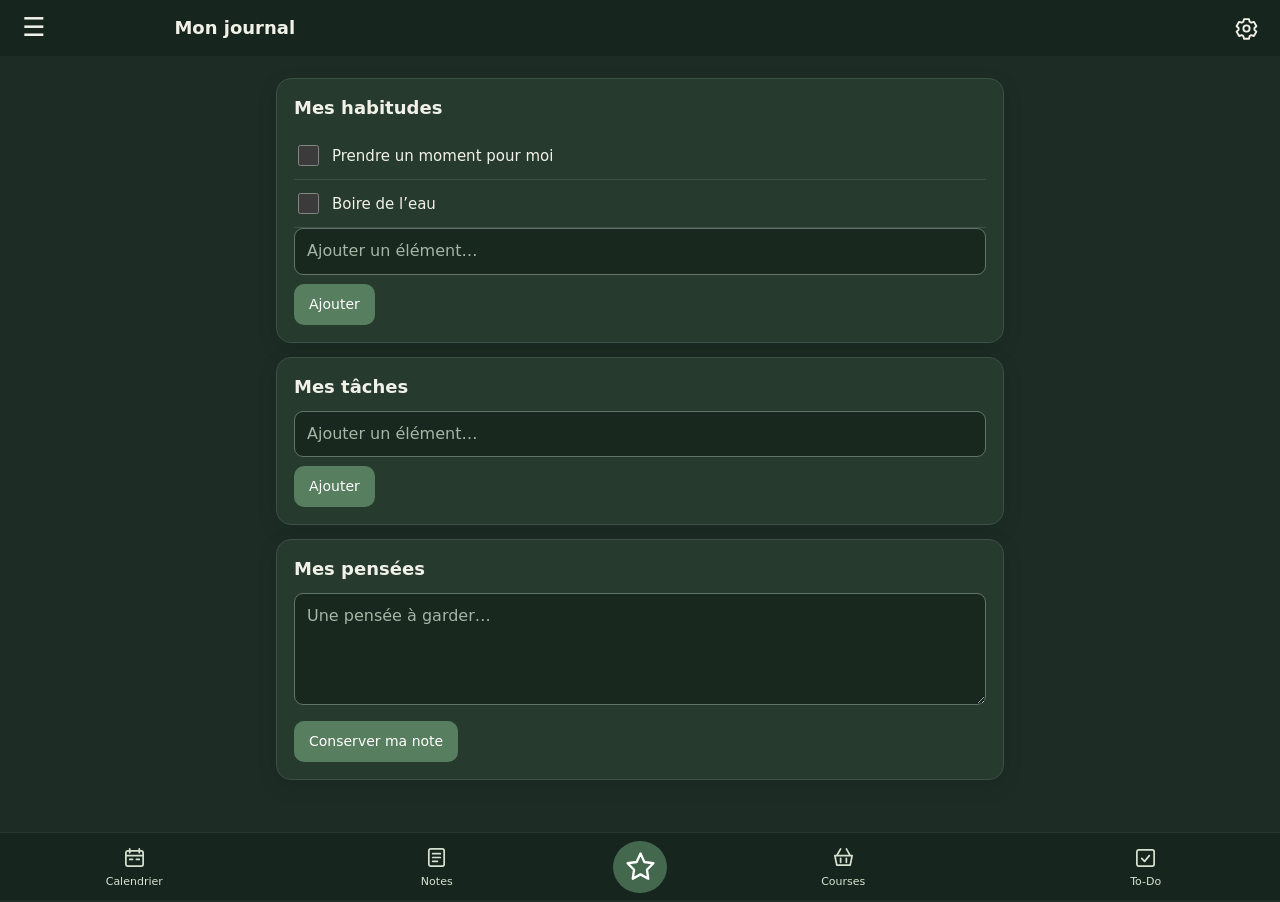
==== mobile/prototype/index.html @ 1ee851db "Preserve grocery client across navigation, restore legacy local lists and check Android's observed a" ====
<!doctype html>
<html lang="fr"><head><meta charset="utf-8"><meta name="viewport" content="width=device-width,initial-scale=1,viewport-fit=cover">
<title>L’Atelier du Goblin — Android TEST</title>
<style>
:root{font-family:system-ui,sans-serif;color:#443e31;background:#24372d}*{box-sizing:border-box}body{margin:0}button,input,textarea{font:inherit}button{cursor:pointer;-webkit-tap-highlight-color:transparent;-webkit-user-select:none;user-select:none;touch-action:manipulation}header{position:sticky;top:0;background:#24372d;color:#f0e2c3;padding:calc(15px + env(safe-area-inset-top, 0px)) 16px 15px;display:flex;align-items:center;justify-content:space-between;z-index:2}header button{background:none;border:0;color:inherit;font-size:26px}header strong{font-family:Georgia,serif;font-size:19px}.paper{background:#f1e5c9;min-height:calc(100dvh - 70px);padding:24px 18px 70px;border-radius:20px 20px 0 0}h1,h2{font-family:Georgia,serif;color:#3d5a45}h1{text-align:center;font-size:28px;margin:4px 0 6px}h2{font-size:19px;margin:0 0 12px}.sub{text-align:center;color:#786e57;font-size:13px;margin-bottom:25px}.panel{background:#fff9eb;border:1px solid #d7c9a7;border-radius:15px;padding:17px;margin:14px 0}.item{display:flex;align-items:center;gap:10px;padding:10px 0;border-bottom:1px solid #e8dcc5}.item:last-child{border:0}.item input{accent-color:#547b5b;width:21px;height:21px}.item span{flex:1}.item.done span{text-decoration:line-through;color:#8d8a7d}textarea,input[type=text]{width:100%;background:#fffdf6;border:1px solid #c8ba9c;border-radius:10px;padding:12px;color:#443e31}textarea{min-height:90px}.action{background:#496a50;color:white;border:0;border-radius:10px;padding:11px 15px;margin-top:9px}.nav{position:fixed;z-index:5;inset:0 auto 0 0;width:min(82vw,310px);background:#263b30;color:#f3e6c8;padding:calc(24px + env(safe-area-inset-top, 0px)) 18px 24px;box-shadow:0 0 0 100vmax #0008}.nav button{display:block;width:100%;text-align:left;padding:14px;background:transparent;color:inherit;border:0;border-bottom:1px solid #ffffff25}.nav[hidden],[hidden]{display:none!important}.muted{font-size:13px;color:#81765f}.arrows{display:flex;gap:8px}.arrows button{border:1px solid #cfc09f;border-radius:8px;background:#f1e5c9;padding:5px 9px}.footer{text-align:center;font-size:12px;color:#8b816b;margin-top:30px}select,input[type=date]{width:100%;background:#fffdf6;border:1px solid #c8ba9c;border-radius:10px;padding:12px;color:#443e31;margin:5px 0}

/* Mobile Goblin redesign: preserves existing localStorage and old pages. */
:root{--page-bg:#17231e;--header-bg:#192b22;--paper-bg:#202e26;--card-bg:#2a3b2f;--card-border:#5e755f;--ink:#f1ebd8;--muted-ink:#b7c8b3;--accent:#9ebc86;--field-bg:#1d2b23;--field-border:#6b866e;--tab-bg:#1b2c23;--tab-color:#d8e5ce}
body{background:var(--page-bg);color:var(--ink)}
header{background:var(--header-bg);color:var(--ink);border-bottom:1px solid var(--card-border)}
.paper{background:var(--paper-bg);color:var(--ink);padding-bottom:calc(115px + env(safe-area-inset-bottom,0px));min-height:100dvh;border-radius:19px 19px 0 0}
h1,h2{color:var(--accent)}.sub,.muted,.footer{color:var(--muted-ink)}
.panel{background:var(--card-bg);border-color:var(--card-border);box-shadow:0 6px 20px #0a160d24}
.item{border-color:var(--card-border)}
.item.done span{color:var(--muted-ink)}
textarea,input[type=text],select,input[type=date],input[type=time]{background:var(--field-bg);border:1px solid var(--field-border);color:var(--ink)}
.action{background:#577e5e;color:#fff}
.arrows button{border:1px solid var(--card-border);background:var(--field-bg);color:var(--ink)}
.nav{background:var(--header-bg);color:var(--ink)}
.mobile-tabs{position:fixed;bottom:0;left:0;right:0;z-index:4;background:var(--tab-bg);color:var(--tab-color);display:flex;align-items:center;justify-content:space-around;padding:9px 6px calc(9px + env(safe-area-inset-bottom,0px));border-top:1px solid var(--card-border);box-shadow:0 -8px 25px #0004}
.mobile-tabs button{border:0;background:none;color:inherit;display:flex;flex-direction:column;align-items:center;font-size:10px;gap:3px;padding:4px 2px;min-width:55px;-webkit-tap-highlight-color:transparent;-webkit-user-select:none;user-select:none;touch-action:manipulation}.mobile-tabs button .tab-icon,.mobile-tabs button svg{pointer-events:none}
.mobile-tabs button.active{color:var(--accent);font-weight:800}
.mobile-tabs .tab-icon{font-size:23px;line-height:27px}
.mobile-tabs .star-tab{background:#416748;color:#fff;width:60px;height:60px;border:4px solid var(--tab-bg);border-radius:50%;margin-top:-26px;min-width:60px;box-shadow:0 5px 16px #0007;justify-content:center}
.mobile-tabs .star-tab .tab-icon{font-size:30px}
.mobile-tabs .star-tab .tab-icon svg{animation:goblinStarRoll 17s ease-in-out infinite;transform-origin:center}
@keyframes goblinStarRoll{0%,100%{transform:rotate(-12deg)}50%{transform:rotate(25deg)}}
@media(prefers-reduced-motion:reduce){.mobile-tabs .star-tab .tab-icon svg{animation:none}}
.mental-book{display:flex;align-items:center;gap:12px;border-radius:13px;background:linear-gradient(120deg,#7a5940,#b49b70);color:#fff5df;padding:13px;border:1px solid #d3b894}
.mental-book svg{width:48px;height:48px;flex:none}
.mental-book span{font-weight:700}
.mental-section-grid{display:grid;grid-template-columns:repeat(2,minmax(0,1fr));gap:9px;margin:12px 0}
.mental-section-grid button{border:1px solid var(--card-border);border-radius:12px;background:var(--card-bg);color:var(--ink);padding:13px 7px;min-height:70px;font:inherit;text-align:left}
.mental-section-grid button[aria-pressed=true]{outline:2px solid var(--accent)}
.mental-card{background:var(--field-bg);border:1px solid var(--card-border);border-radius:12px;padding:13px;margin:10px 0}
.mental-card textarea{width:100%;min-height:90px;box-sizing:border-box;margin:8px 0;resize:vertical}
.mental-card .action{margin:4px 5px 4px 0}
.mental-breath-stage{display:flex;align-items:center;justify-content:center;height:280px;overflow:hidden}
.mental-breath-orbit{width:178px;height:178px;border:3px solid var(--accent);border-radius:50%;display:flex;align-items:center;justify-content:center;transition:transform 5s ease-in-out,opacity .3s;box-shadow:0 0 0 14px #8aa88319}
.mental-breath-orbit[data-phase=out]{transform:translateY(38px) scale(.88)}
.mental-breath-orbit[data-phase=in]{transform:translateY(-38px) scale(1.1)}
.mental-breath-orbit span{font:700 21px Georgia,serif;color:var(--ink);text-align:center}
.mental-muted{font-size:13px;color:var(--muted-ink)}
.mental-actions{display:flex;gap:8px;flex-wrap:wrap}
.mental-actions button{min-height:42px}
@media(prefers-reduced-motion:reduce){.mental-breath-orbit{transition:none}}

.tool-card{background:var(--field-bg);padding:13px;border-radius:13px;border:1px solid var(--card-border);margin:11px 0}
.tool-card h3{font-size:16px;margin:0 0 7px;color:var(--accent)}
.tool-card p{line-height:1.5}
.tool-card .action{margin:4px 4px 5px 0}
.theme-choice{display:flex;flex-direction:column;gap:8px}.theme-choice label{display:flex;align-items:center;gap:8px}.theme-choice input{accent-color:#81a986}
body.theme-classic{--page-bg:#24372d;--header-bg:#24372d;--paper-bg:#f1e5c9;--card-bg:#fff9eb;--card-border:#d7c9a7;--ink:#443e31;--muted-ink:#786e57;--accent:#3d5a45;--field-bg:#fffdf6;--field-border:#c8ba9c;--tab-bg:#f1e5c9;--tab-color:#3d5a45}
body.theme-classic header{color:#f0e2c3}
body.theme-classic .nav{color:#f0e2c3}
body.theme-classic .star-tab{color:#fff}
header .header-home{font:700 clamp(16px,4.3vw,22px) Georgia,serif;max-width:74vw;text-align:center;white-space:normal;padding:6px 3px;border-radius:9px}
header .header-home:focus-visible{outline:2px solid var(--accent)}
.jdr-tags{display:flex;flex-wrap:wrap;gap:7px;margin:10px 0}
.jdr-tag{background:var(--field-bg);border:1px solid var(--card-border);border-radius:20px;color:var(--ink);padding:7px 10px;font-size:13px}
.jdr-tag.selected{background:#51785a;color:white}
.jdr-item{border-top:1px solid var(--card-border);padding:12px 0;white-space:pre-wrap;overflow-wrap:anywhere}
.jdr-item h3{font-size:16px;margin:0 0 8px;color:var(--accent)}
.jdr-item .action{margin-right:6px}
.jdr-hint{font-size:13px;line-height:1.5;color:var(--muted-ink)}
@media(min-width:680px){.paper{max-width:640px;margin:auto}.mobile-tabs{justify-content:center;gap:50px}}
.settings-group{margin:0 0 24px}.settings-group>h2{font:700 16px system-ui;color:var(--muted-ink);padding:12px 5px 0}.settings-group .panel{margin:9px 0;padding:18px}.settings-group .action{display:block;width:100%;min-height:48px;margin:12px 0 0;white-space:normal;text-align:center}.settings-group .arrows button{min-width:40px;min-height:40px}.mobile-tabs .tab-icon{display:flex;align-items:center;justify-content:center;height:28px}.mobile-tabs .tab-icon svg{width:25px;height:25px}.mobile-tabs .star-tab .tab-icon svg{width:31px;height:31px}.quick-settings{position:relative;display:flex;align-items:center;justify-content:center;width:42px;height:42px;flex-shrink:0}.quick-settings svg{width:25px;height:25px}.settings-badge{position:absolute;top:0;right:-3px;background:#ba5148;color:#fff;border-radius:12px;font:700 11px system-ui;padding:2px 6px}.drawer{overflow-y:auto;overscroll-behavior:contain;padding-bottom:calc(28px + env(safe-area-inset-bottom,0px))}.drawer button{display:flex;align-items:center;gap:13px;min-height:53px;padding:12px 10px;border-bottom:1px solid #ffffff20;border-radius:8px;font:500 15px system-ui}.drawer button:focus-visible{outline:2px solid var(--accent)}.drawer .drawer-icon{display:flex;align-items:center;justify-content:center;width:23px;height:23px;min-width:23px;color:#bad1b6}.drawer .drawer-icon svg{width:23px;height:23px}.drawer .drawer-title{font:700 12px system-ui;letter-spacing:.06em;text-transform:uppercase;color:#aec4a9;padding:20px 9px 7px}.drawer-close-mark{font-size:25px;line-height:1;width:23px;text-align:center}.drawer-update-badge{margin-left:auto;border-radius:14px;min-width:23px;padding:4px 7px;background:#b84e45;color:#fff;font-size:12px;text-align:center}.goblin-update-banner{position:sticky;top:0;z-index:3;background:var(--card-bg);color:var(--ink);border-bottom:1px solid var(--accent);padding:10px 13px;display:flex;gap:9px;align-items:center;font:500 13px system-ui}.goblin-update-banner>span{flex:1}.goblin-update-banner button{border:1px solid var(--card-border);border-radius:9px;background:var(--field-bg);color:var(--ink);font:600 13px system-ui;padding:8px 10px}.goblin-update-banner button:focus-visible{outline:2px solid var(--accent)}
/* The PC companion sections must fit the narrow Android screen: no horizontal overflow. */
.connected-tabs{display:grid;grid-template-columns:repeat(2,minmax(0,1fr));gap:10px;margin:16px 0;width:100%;min-width:0}
.connected-tabs button{display:block;box-sizing:border-box;width:100%;min-width:0;min-height:48px;border:1px solid var(--card-border);border-radius:11px;background:var(--field-bg);color:var(--ink);padding:10px 8px;font:600 13px/1.25 system-ui;text-align:center;white-space:normal;overflow-wrap:anywhere}
.connected-tabs button.active{background:#426649;border-color:var(--accent);color:white}
.connected-tabs button:focus-visible{outline:2px solid var(--accent);outline-offset:2px}
@media(min-width:500px){.connected-tabs{grid-template-columns:repeat(3,minmax(0,1fr))}}
</style><style id="studioMobileStyles">
.studio-tabs{display:flex;flex-wrap:wrap;gap:4px;margin:10px 0 18px;border-bottom:2px solid #8b9a83;padding-bottom:0}.studio-tabs button{border-radius:9px 9px 0 0;background:#283b30;color:#cbcdbd;border:1px solid #6d7d67;padding:10px 18px}.studio-tabs button.selected{background:#d5ddc7;color:#25372b;border-bottom-color:#d5ddc7}.studio-menu{position:fixed;z-index:20000;display:flex;flex-direction:column;min-width:210px;padding:6px;background:#27352c;color:#f2ead7;box-shadow:0 10px 30px #0006;border:1px solid #a3af92;border-radius:9px}.studio-menu button{text-align:left;border:0;background:transparent;color:inherit;padding:10px}.studio-menu button:hover,.studio-menu button:focus{background:#52684d;outline:2px solid #a3b497}.studio-form{display:grid;gap:12px;max-width:800px}.studio-form label{display:grid;gap:5px}.studio-form textarea{min-height:90px}.studio-form input,.studio-form select{min-height:38px}.studio-toolbar{display:flex;flex-wrap:wrap;align-items:center;gap:8px;margin:10px 0}.studio-toolbar label{display:flex;align-items:center;gap:6px}.studio-add-line{display:block;width:100%;background:#8b958733!important;color:inherit!important;border:1px dashed #7b8975!important;border-radius:0!important;padding:9px!important;text-align:center}.studio-empty{padding:28px;color:inherit;opacity:.8}.studio-status{min-height:1.4em}.studio-grid{display:grid;grid-template-columns:repeat(auto-fit,minmax(240px,1fr));gap:18px}.studio-fieldset{border:0;border-bottom:1px solid #9ba78f;padding:12px 0}.studio-book-shelf{display:flex;flex-wrap:wrap;gap:22px;border-bottom:12px solid #857253;padding:24px 12px}.studio-album-cover{width:165px;height:205px;border-radius:4px 16px 16px 4px;border-left:10px solid #0002;box-shadow:5px 6px 0 #e6dfca,8px 9px 9px #0005;display:flex;flex-direction:column;justify-content:space-between;padding:18px;cursor:pointer;color:#203326}.studio-album-cover strong{font-family:Georgia,serif;font-size:23px}.studio-sheet{position:relative;width:100%;aspect-ratio:1200/850;background:#efe8d5;box-shadow:0 3px 10px #0004;overflow:hidden;isolation:isolate;color:#314132}.studio-spread{max-width:1500px;margin:auto}.studio-sheet::before{content:'';position:absolute;inset:0;pointer-events:none;background:linear-gradient(90deg,transparent 49.7%,#60554625 50%,transparent 50.3%);z-index:0}.studio-sheet.single-page::before{display:none}.studio-item{position:absolute;touch-action:none;min-width:20px;min-height:20px}.studio-item.selected{outline:2px dashed #5c8062;outline-offset:4px}.studio-item.photo{padding:3% 3% 16%;background:#fffdf3;box-shadow:3px 4px 8px #0004;display:flex;flex-direction:column}.studio-item.photo img{width:100%;height:100%;object-fit:cover;pointer-events:none;min-height:0}.studio-caption{position:absolute;left:4%;right:4%;bottom:2%;height:13%;text-align:center;font-family:cursive;overflow:hidden;color:#324035}.studio-tape{position:absolute;top:-5%;left:30%;width:42%;height:12%;background:repeating-linear-gradient(45deg,#af93bbaa 0 8px,#cdb8d8aa 8px 16px);transform:rotate(-6deg);z-index:1}.studio-tape.dots{background:radial-gradient(#fff7 20%,transparent 22%) 0 0/12px 12px,#8da899bb}.studio-tape.plain{background:#caad73aa}.studio-item.text,.studio-item.sticker{padding:8px;white-space:pre-wrap;overflow:hidden}.studio-item.sticker{font-size:50px}.studio-resize{position:absolute;right:-7px;bottom:-7px;width:17px;height:17px;border:2px solid #fff;background:#567d57;cursor:nwse-resize;touch-action:none;display:none}.studio-item.selected .studio-resize{display:block}.studio-ink{position:absolute;inset:0;width:100%;height:100%;pointer-events:none;z-index:4;touch-action:none}.studio-ink.drawing{pointer-events:auto;cursor:crosshair}.studio-jar{position:relative;border:2px solid #91a488;border-radius:12px 12px 42px 42px;padding:25px 18px 18px;min-height:210px;background:#869d831c;overflow:hidden}.studio-jar::before{content:'';position:absolute;inset:auto 0 0;height:var(--fill,0%);background:var(--jar-color,#9eae91);opacity:.22;pointer-events:none}.studio-jar>*{position:relative}.studio-ledger{width:100%;border-collapse:collapse;background:#eae7d51a}.studio-ledger th,.studio-ledger td{border-bottom:1px solid #88917c88;padding:8px;text-align:left}.studio-ledger thead{background:#9c81543b}.studio-ledger .negative{color:#e5a69d}.studio-budget-over{border-left:5px solid #c87970!important}.studio-budget-under{border-left:5px solid #8eae81!important}.studio-ledger .studio-row-actions{white-space:nowrap}.studio-budget-columns{display:grid;grid-template-columns:1fr 1fr;gap:22px}.studio-budget-columns section{min-width:0}.studio-tracker-document{border:0!important;background:transparent!important;box-shadow:none!important;padding:0!important;border-radius:0!important;overflow:visible!important}.studio-tracker-document .tracker-board-scroll{overflow:visible!important;max-height:none!important}.studio-tracker-document .tracker-board-grid{min-width:0!important}.studio-tracker-document .tracker-grid-line{grid-template-columns:minmax(100px,1fr) repeat(var(--tracker-days),minmax(15px,.18fr))!important;gap:0!important}.studio-tracker-document .tracker-day-cell{width:100%!important;min-width:0!important;border-radius:0!important;aspect-ratio:1;min-height:22px!important;font-size:10px;padding:1px!important;border:1px solid #81907666!important;background:linear-gradient(to top,var(--cell-color,#94af8d) var(--cell-fill,0%),transparent var(--cell-fill,0%))!important;color:inherit!important}.studio-tracker-document .tracker-row-grip,.studio-tracker-document .tracker-row-duplicate,.studio-tracker-document .tracker-row-edit,.studio-tracker-document .tracker-archive-button,.studio-tracker-document .tracker-board-period{display:none!important}.studio-tracker-document .tracker-row-label{border-bottom:1px solid #84917e66;padding:5px;overflow:hidden}.studio-tracker-document .tracker-row-label button{background:transparent;border:0;text-align:left;padding:0;color:inherit}.studio-tracker-title{margin:18px 0 8px;font-family:Georgia,serif}.studio-todo-list{display:grid;gap:7px}.studio-todo-list label{display:flex;align-items:center;gap:12px;padding:9px 0;border-bottom:1px solid #80917655}.studio-todo-list input[type=checkbox]{width:22px;height:22px}.studio-recipe-pin{position:fixed;right:16px;bottom:20px;width:min(450px,calc(100vw - 32px));max-height:65vh;overflow:auto;z-index:130;background:var(--card-bg,#28382d);border:1px solid #9bab8d;box-shadow:0 12px 35px #0007;padding:16px;border-radius:12px}.studio-recipe-pin header{display:flex;justify-content:space-between;align-items:center;position:sticky;top:0;background:inherit}.studio-recipe-pin ul{padding-left:20px}.studio-card-reader{width:min(850px,90vw);min-height:55vh;padding:36px;display:grid;place-items:center;text-align:center;font-size:clamp(24px,4vw,44px);border-radius:18px;white-space:pre-wrap;background-size:cover;background-position:center}.studio-screen-title{margin-top:8px!important}.studio-meal-note{width:100%;min-height:70px}.studio-drawing-dialog{width:min(1100px,90vw)}.studio-drawing-dialog canvas{background:#fffdf4;touch-action:none;width:100%;aspect-ratio:1.5}.studio-touch-hint{font-size:12px;opacity:.7}
@media(max-width:950px){.studio-budget-columns{grid-template-columns:1fr}.studio-tracker-document .tracker-board-scroll{overflow-x:auto!important}.studio-tracker-document .tracker-board-grid{min-width:720px!important}.studio-sheet{min-height:380px;aspect-ratio:auto}.studio-tabs button{padding:9px}.studio-spread{width:100%}.studio-album-cover{width:135px;height:175px}.studio-item.text{font-size:14px}}
#budgetView:not(.studio-show-budget-settings)>.studio-budget-legacy{display:none!important}
.library-rich-editor table{border-collapse:collapse;width:100%}.library-rich-editor td,.library-rich-editor th{border:1px solid #8a967b;min-width:60px;padding:7px}.studio-item:focus-visible{outline:2px solid #557858}
#trackersView .studio-tracker-document .tracker-grid-line{grid-template-columns:minmax(120px,2fr) repeat(var(--tracker-days),minmax(15px,1fr))!important;gap:0!important}#trackersView .studio-tracker-document .tracker-board-grid{width:100%!important;min-width:0!important}.studio-todo-list .tracker-day-cell{width:34px;min-width:34px;height:34px;background:linear-gradient(to top,var(--cell-color,#94af8d) var(--cell-fill,0%),transparent var(--cell-fill,0%));border:1px solid #8b9d83;border-radius:4px}

#trackersView .atelier-tracker-tasks{display:none!important}#trackerBoardList{position:static!important;height:auto!important;min-height:0!important}#studioBudget .studio-grid{grid-template-columns:repeat(auto-fill,minmax(255px,310px));justify-content:start}.studio-spread{max-width:min(100%,calc((100vh - 260px)*1.4118))}.studio-spread .studio-sheet{width:100%}
#trackersView .studio-tracker-document .tracker-row-label{position:static!important;left:auto!important;width:auto!important;min-width:0!important;max-width:none!important;z-index:auto!important}.studio-tracker-document .tracker-grid-day{min-width:0;white-space:pre-line;text-align:center}

#homeView #homeDailyTrackersWidget .home-daily-tracker-row>.tracker-day-cell{flex:0 0 27px;width:27px;height:29px;min-height:29px;padding:1px;border-radius:3px;font-size:12px;background:linear-gradient(to top,var(--cell-color,#91a98d) var(--cell-fill,0%),transparent var(--cell-fill,0%))!important}

header{padding:10px 14px!important;min-height:56px}.paper{padding:12px 12px 120px!important}#title{margin:4px 0 12px!important;font-size:24px}#subtitle{display:none!important}.studio-toolbar button,.studio-mobile-feature,.studio-form button,.studio-todo-list button,.studio-fieldset>button{padding:10px 13px;border:1px solid var(--card-border);background:var(--card-bg);color:var(--ink);border-radius:9px;min-height:42px}.studio-mobile-feature{display:block;width:100%;text-align:left;margin:10px 0}.studio-mobile-backdrop{position:fixed;inset:0;background:#0009;z-index:100;display:grid;place-items:center;padding:12px}.studio-mobile-modal{background:var(--paper-bg);color:var(--ink);width:min(900px,100%);max-height:90dvh;overflow:auto;padding:18px;border-radius:14px}.studio-modal-close{position:sticky;top:0;float:right;z-index:2;padding:8px;border:1px solid var(--card-border);background:var(--card-bg);color:var(--ink)}.studio-mobile-status{font-size:12px;overflow-wrap:anywhere}.studio-mobile-tracker{display:grid;grid-template-columns:minmax(85px,1fr) repeat(var(--days),minmax(20px,30px));gap:0;margin:12px 0 24px;align-items:stretch;overflow-x:auto}.studio-mobile-tracker small{font-size:10px;text-align:center;align-self:center}.studio-mobile-row-title{font-size:12px;padding:8px 4px;text-align:left;overflow-wrap:anywhere;border:1px solid var(--card-border);background:transparent;color:var(--ink)}.studio-mobile-battery{border:1px solid var(--card-border);border-radius:0;min-width:0;min-height:32px;margin:0;font-size:12px;color:var(--ink);background:linear-gradient(to top,var(--cell-color,#94af8d) var(--cell-fill,0%),transparent var(--cell-fill,0%));touch-action:manipulation}.studio-mobile-battery:disabled{background:#8c958630}.studio-mobile-todo-row{display:flex;align-items:center;gap:8px;padding:8px 0;border-bottom:1px solid var(--card-border)}.studio-mobile-todo-row>.studio-mobile-battery{width:35px;min-width:35px;height:35px}.studio-mobile-todo-row>button:last-child{flex:1;text-align:left;background:transparent;color:var(--ink);border:0;padding:8px}.studio-mobile-check{display:flex;gap:10px;align-items:center;min-height:48px;padding:8px 5px;border-bottom:1px solid var(--card-border)}.studio-mobile-check input[type=checkbox]{width:23px;height:23px;flex-shrink:0}.studio-mobile-check span{flex:1;overflow-wrap:anywhere}.studio-mobile-check strong{font-size:12px}.studio-mobile-calendar{display:grid;grid-template-columns:repeat(7,1fr);gap:3px;padding:8px 0}.studio-mobile-calendar button{padding:8px 1px;min-height:40px;border:1px solid var(--card-border);background:var(--card-bg);color:var(--ink);font-size:13px}.studio-mobile-calendar button.today{border:2px solid var(--accent);font-weight:bold}.studio-mobile-calendar small{text-align:center}.studio-mobile-year{display:grid;grid-template-columns:repeat(3,1fr);gap:9px}.studio-mobile-year h3{font-size:13px;margin-bottom:4px}.studio-mobile-calendar.mini{gap:1px;padding:0}.studio-mobile-calendar.mini button{padding:3px 0;min-height:19px;border:0;font-size:9px}.studio-mobile-calendar.mini small{font-size:9px}.studio-mobile-event{display:block;width:100%;text-align:left;border:1px solid var(--card-border);border-left:5px solid #91ac86;padding:12px 8px;margin:8px 0;background:var(--card-bg);color:var(--ink);border-radius:7px}.studio-spread{max-width:100%;display:block!important}.studio-sheet{aspect-ratio:600/850!important;min-height:0!important}.studio-item.text{font-size:16px}.studio-card-reader{width:100%;min-height:50vh;padding:20px;font-size:clamp(24px,6vw,40px)}.studio-form{clear:both}.studio-tabs{gap:3px;overflow:auto;flex-wrap:nowrap;padding-bottom:3px}.studio-tabs button{white-space:nowrap;padding:10px 11px;font-size:13px;min-height:42px;flex-shrink:0}.studio-recipe-pin{right:8px;bottom:100px;width:min(300px,calc(100vw - 16px));max-height:48vh;background:var(--card-bg);color:var(--ink);z-index:30}.studio-recipe-pin header{padding:4px!important;min-height:0}.studio-breath-track{width:112px;height:310px;border:2px solid var(--accent);border-radius:58px;margin:30px auto;position:relative;background:#92ac8520}.studio-breath-star{position:absolute;top:50%;left:16px;width:76px;height:76px;border:2px solid var(--accent);border-radius:50%;display:grid;place-items:center;transform:translateY(-38px);transition:transform 5s ease-in-out;background:var(--card-bg)}.studio-breath-star>span{font-size:57px;line-height:1;color:var(--ink);display:block}.studio-breath-star[data-phase=in]{transform:translateY(-137px)}.studio-breath-star[data-phase=out]{transform:translateY(60px)}.studio-breath-track.running .studio-breath-star>span{animation:studioStarTurn 20s linear infinite}.studio-breath-word{text-align:center;font-size:22px}.star-tab .tab-icon svg{transform:rotate(0deg)}@keyframes studioStarTurn{from{rotate:0deg}to{rotate:360deg}}@media(prefers-reduced-motion:reduce){.studio-breath-star{transition:none}.studio-breath-track.running .studio-breath-star>span{animation:none}}
#content>button,#content .studio-fieldset button,#studioMobileModal button{min-height:44px;margin:5px 6px 5px 0;padding:10px 13px;border:1px solid var(--card-border);background:var(--card-bg);color:var(--ink);border-radius:9px}#studioMobileModal .studio-toolbar{gap:8px}.studio-card-reader{max-width:100%}.star-tab .tab-icon svg{animation:none!important;transform:rotate(0deg)!important}.studio-mobile-backdrop .studio-form input,.studio-mobile-backdrop .studio-form select,.studio-mobile-backdrop .studio-form textarea{max-width:100%;min-width:0}.studio-mobile-modal .studio-form{width:100%}

/* Android TEST: readable fields, one navigation hierarchy and touch-sized actions. */
:root{--page-bg:#17251f;--header-bg:#17251f;--paper-bg:#1d2d25;--card-bg:#263a2e;--card-border:#526957;--ink:#f2f1e8;--muted-ink:#c0cebe;--accent:#bdd3ac;--field-bg:#18281f;--field-border:#72876e;--tab-bg:#17251f;--tab-color:#d6e1cf;color-scheme:dark}
body.theme-classic{color-scheme:light}
body{font-family:system-ui,-apple-system,'Segoe UI',sans-serif;font-size:15px;line-height:1.5;background:var(--paper-bg);overflow-wrap:anywhere}
body>header{position:sticky;top:0;min-height:56px;padding:calc(6px + env(safe-area-inset-top,0px)) 12px 6px!important;gap:8px;background:var(--header-bg)}
body>header>button{min-width:44px;min-height:44px;flex:none}
body>header .header-home{font:600 16px/1.25 Georgia,serif;min-width:0;flex:1;padding:8px 2px;text-align:center}
.paper{max-width:760px;margin:0 auto;min-height:calc(100dvh - 56px);padding:14px 16px calc(108px + env(safe-area-inset-bottom,0px))!important;border-radius:0;scroll-padding-bottom:130px}
#title{font:650 23px/1.25 system-ui,sans-serif;text-align:left;margin:4px 0 18px!important;color:var(--ink);letter-spacing:-.025em}
h2,h3{font-family:inherit;color:var(--ink);line-height:1.35}h2{font-size:18px}h3{font-size:16px;margin:20px 0 10px}
p{margin:8px 0 14px}.muted,.studio-section-hint,.studio-mobile-status,.mental-muted{font-size:13px;line-height:1.5;color:var(--muted-ink)}
.studio-section-hint{margin:-7px 0 18px;max-width:55ch}.studio-mobile-status:empty{display:none}
input:not([type=checkbox]):not([type=radio]):not([type=range]):not([type=color]):not([type=file]),select,textarea{box-sizing:border-box;width:100%;max-width:100%;min-width:0;min-height:44px;font:400 16px/1.4 system-ui,sans-serif;background:var(--field-bg);color:var(--ink);border:1px solid var(--field-border);border-radius:9px;padding:11px 12px;margin:0;box-shadow:none}
input::placeholder,textarea::placeholder{color:var(--muted-ink);opacity:.85}
textarea{resize:vertical;min-height:112px}
button{font:500 14px/1.35 system-ui,sans-serif;color:var(--ink)}button:disabled{opacity:.6}
button:focus-visible,input:focus-visible,select:focus-visible,textarea:focus-visible,summary:focus-visible{outline:2px solid var(--accent);outline-offset:3px}
.studio-toolbar button,.studio-mobile-feature,.studio-form button,.studio-fieldset>button,.studio-note-card button{min-height:44px;padding:10px 12px;border:1px solid var(--card-border);background:var(--card-bg);color:var(--ink);border-radius:8px}
.studio-add-line{margin-top:12px;border:1px dashed var(--field-border)!important;border-radius:7px!important;min-height:44px;background:transparent!important;font-size:14px}
.studio-toolbar{gap:8px;margin:10px 0 16px;min-width:0}
.studio-period-nav{display:grid;grid-template-columns:44px minmax(0,1fr) 44px;align-items:center}
.studio-period-nav strong{font-size:14px;line-height:1.35;text-align:center;min-width:0;overflow-wrap:normal}
.studio-period-nav button{min-width:0;margin:0}.studio-period-nav button:last-child{grid-column:1/-1;justify-self:center;min-height:34px;padding:5px 12px;font-size:12px;background:transparent}
.studio-tabs{display:flex;flex-wrap:nowrap;gap:4px;margin:0 0 18px;padding:4px;border:0;border-radius:10px;background:var(--field-bg);overflow-x:auto;max-width:100%;scrollbar-width:thin;scroll-snap-type:x proximity}
.studio-tabs button{flex:0 0 auto;scroll-snap-align:start;min-height:42px;max-width:100%;padding:9px 13px;border:0;border-radius:7px;font-size:13px;white-space:nowrap;background:transparent;color:var(--muted-ink)}
.studio-tabs button.selected{background:var(--accent);color:#1c3023;border:0;font-weight:650}
.studio-mobile-event{display:grid;gap:4px;padding:13px 12px;min-height:54px;border-color:var(--card-border);border-radius:9px;font-size:15px;line-height:1.5}
.studio-mobile-calendar:not(.mini) button{min-height:42px;border-radius:6px}
.studio-mobile-year{grid-template-columns:repeat(2,minmax(0,1fr));gap:16px}
.studio-mobile-tracker{grid-template-columns:minmax(105px,1fr) repeat(var(--days),minmax(28px,34px));max-width:100%;padding-bottom:5px;scrollbar-width:thin}
.studio-mobile-tracker small{font-size:11px;white-space:nowrap;color:var(--muted-ink);padding:4px 1px}
.studio-mobile-row-title{font-size:13px;line-height:1.4;min-height:38px}
.studio-mobile-battery{min-height:38px;font-size:13px;border-color:var(--card-border)}
.studio-todo-list>label{font-size:15px;min-height:48px;padding:10px 0;border-color:var(--card-border);gap:12px}
.studio-todo-list input[type=checkbox]{appearance:none;flex:0 0 22px!important;width:22px!important;height:22px!important;border:1px solid var(--field-border);border-radius:4px;background:var(--field-bg);margin:0}
.studio-todo-list input[type=checkbox]:checked{background:var(--accent);box-shadow:inset 0 0 0 4px var(--field-bg)}
.studio-mobile-feature{padding:15px 14px;margin:10px 0;min-height:54px;font-size:15px;text-align:left}
.studio-text-back{padding:8px 0;min-height:44px;background:transparent;border:0;color:var(--accent);margin-bottom:12px}
.studio-meal-note+button{width:100%;margin:10px 0 20px;background:var(--accent);color:#1c3023;border:0;border-radius:8px;min-height:46px;font-size:14px;font-weight:650}
.studio-note-search{display:block;margin:2px 0 18px!important}
.studio-note-card{padding:15px;border:1px solid var(--card-border);background:var(--card-bg);border-radius:10px;margin:12px 0}
.studio-note-card>strong{display:block;font-size:15px;overflow-wrap:anywhere}.studio-note-body{white-space:pre-wrap;color:var(--muted-ink);font-size:14px}
.studio-note-body:empty{display:none}.studio-note-card>button{margin-top:12px;width:100%;background:transparent;min-height:42px;font-size:13px}
.studio-note-options{margin-top:8px;font-size:13px}.studio-note-options summary{min-height:36px;padding:7px 0;cursor:pointer;color:var(--muted-ink)}.studio-note-options button{display:block;width:100%;text-align:left;margin:6px 0}
.settings-group{margin:0 0 10px;border:1px solid var(--card-border);border-radius:10px;background:var(--card-bg);overflow:hidden}
.settings-group>summary{font-size:15px;min-height:54px;padding:16px;cursor:pointer;font-weight:600;color:var(--ink)}
.settings-group>.panel{padding:2px 15px 16px;margin:0;border:0;border-radius:0;box-shadow:none}
.settings-group .panel h2{font-size:16px;margin:6px 0 12px}.settings-group p{font-size:13px;line-height:1.5}
.settings-group button.action{font-size:14px;font-weight:500;min-height:44px;padding:10px 12px;background:var(--field-bg);color:var(--ink);border:1px solid var(--field-border);border-radius:8px}
.settings-group input,.settings-group select{margin:6px 0!important}
body.studio-dialog-open{overflow:hidden}
.studio-mobile-backdrop{padding:12px 10px calc(12px + env(safe-area-inset-bottom,0px));z-index:200}
.studio-mobile-modal{width:min(560px,100%);max-height:calc(100dvh - 30px - env(safe-area-inset-top,0px));padding:0 16px 18px;border:1px solid var(--card-border);border-radius:14px;overscroll-behavior:contain;scroll-padding:68px 0 20px}
.studio-mobile-modal-bar{position:sticky;top:0;z-index:3;display:flex;justify-content:flex-end;align-items:center;background:var(--paper-bg);border-bottom:1px solid var(--card-border);padding:8px 0;margin-bottom:16px}
.studio-modal-close{position:static;float:none;min-height:40px;padding:8px 13px;background:var(--card-bg);color:var(--ink);font-size:14px}
.studio-mobile-modal h2{font-size:20px;line-height:1.35;margin:0 0 16px;padding-right:0}
.studio-form{gap:16px}.studio-form label{font-size:14px;line-height:1.4;gap:7px}.studio-form [hidden]{display:none!important}
.studio-form>button{width:100%;min-height:44px}.studio-form>button.primary{background:var(--accent);color:#1c3023;border:0;font-weight:650}
.mobile-tabs{padding:7px 8px calc(7px + env(safe-area-inset-bottom,0px));min-height:68px;background:var(--tab-bg);box-shadow:0 -3px 12px #0002}
.mobile-tabs button{flex:1;min-width:0;min-height:46px;font-size:11px;gap:3px;padding:4px 0;color:var(--tab-color)}
.mobile-tabs .star-tab{flex:0 0 54px;min-width:54px;width:54px;height:54px;margin-top:-12px;border-width:3px;background:#476c4b;box-shadow:0 3px 8px #0003}
.mobile-tabs .tab-icon svg{width:23px;height:23px}.mobile-tabs .star-tab svg{width:29px;height:29px}
.nav{width:min(86vw,340px);padding:calc(18px + env(safe-area-inset-top,0px)) 14px 20px;overflow-y:auto;max-height:100dvh}.nav button{font-size:15px;min-height:48px;padding:12px;border-bottom:1px solid var(--card-border)}
@media(orientation:landscape) and (max-height:550px){.studio-mobile-backdrop{padding:6px}.studio-mobile-modal{max-height:calc(100dvh - 12px)}.paper{padding-top:10px!important}.studio-card-reader{min-height:72dvh}}
@media(prefers-reduced-motion:reduce){.mobile-tabs .star-tab svg{animation:none}}

#content .studio-note-save{width:100%;margin:10px 0 20px;min-height:46px;background:var(--accent);color:#1c3023;border:0;border-radius:8px;font-weight:650}
.studio-mobile-tracker .studio-mobile-battery:disabled{background:var(--field-bg);border:0;opacity:1;pointer-events:none}

body.theme-classic .studio-tabs button.selected,body.theme-classic #content .studio-note-save,body.theme-classic .studio-form>button.primary{color:#fffdf2}

#studioMobileRecipePin{bottom:calc(82px + env(safe-area-inset-bottom,0px));right:12px;width:min(430px,calc(100vw - 24px));max-height:52dvh;padding:0 12px;border-radius:12px;z-index:80;background:var(--card-bg);color:var(--ink);border:1px solid var(--field-border)}
#studioMobileRecipePin>header{display:flex;align-items:center;gap:7px;position:sticky;top:0;padding:7px 0!important;min-height:48px;background:var(--card-bg);color:var(--ink)}
#studioMobileRecipePin header strong{flex:1;min-width:0;font:600 14px/1.4 system-ui,sans-serif;overflow-wrap:anywhere}
#studioMobileRecipePin header button{font-size:13px;min-height:38px;min-width:36px;padding:7px;border:1px solid var(--card-border);border-radius:7px;background:var(--field-bg);color:var(--ink)}
.studio-recipe-pin-body{padding:6px 0 12px;font-size:14px}.studio-pinned-instructions{white-space:pre-wrap;line-height:1.5}

/* Mobile composition: one app bar, content first, secondary actions on demand. */
:root{--card-border:#3b5146;--field-border:#607467}
body>header{height:56px;min-height:56px;box-sizing:border-box;border-bottom:0;box-shadow:none}
body>header .header-home{font:600 18px/1.25 system-ui,sans-serif;text-align:left;padding-left:8px}
#title{display:none}.paper{padding-top:8px!important}
.mobile-tabs{box-shadow:none;border-top:1px solid #7c97822a;padding-top:5px;padding-bottom:calc(5px + env(safe-area-inset-bottom,0px))}
.mobile-tabs .star-tab{width:52px;height:52px;min-width:52px;margin-top:0;border:0;box-shadow:none;background:#44684e}
.studio-mobile-feature{border:0!important;border-bottom:1px solid #91aa8c25!important;border-radius:0!important;background:transparent!important;padding:16px 2px!important;margin:0!important;box-shadow:none}
.studio-fieldset{border-bottom:1px solid #91aa8c25}.settings-group{border:0;border-bottom:1px solid #91aa8c25;border-radius:0;background:transparent;margin:0}.settings-group>summary{padding:18px 0}
.studio-note-card{border:0;border-bottom:1px solid #91aa8c30;border-radius:0;background:transparent;padding:16px 0}.studio-note-options{border-top:0}
.studio-mobile-backdrop{align-items:end;padding:0;background:#0008}.studio-mobile-modal{width:min(760px,100%);max-height:92dvh;border-radius:22px 22px 0 0;padding:16px 20px calc(20px + env(safe-area-inset-bottom,0px))}.studio-mobile-modal-bar{border:0}.studio-mobile-modal-bar button{background:transparent!important;border:0!important}
.studio-agenda{position:relative}.studio-calendar-toolbar{display:flex;align-items:center;gap:4px;margin-bottom:5px}.studio-calendar-toolbar>strong{flex:1;font-size:20px;text-transform:capitalize;letter-spacing:-.02em}.studio-calendar-toolbar button{padding:0!important;min-width:40px!important;width:40px!important;height:44px!important;border:0!important;background:transparent!important;margin:0!important}.studio-calendar-today{font-size:13px!important;font-weight:650;border-radius:7px!important;position:relative}.studio-calendar-today::before{content:'';position:absolute;inset:10px 9px;border:1.5px solid currentColor;border-radius:4px}
.studio-agenda>.studio-tabs{border:0;gap:0;justify-content:space-between;background:transparent;padding:0;margin:0 0 12px}.studio-agenda>.studio-tabs button{flex:1;border:0!important;background:transparent!important;border-radius:0!important;padding:8px 5px!important;color:var(--muted-ink);font-size:13px}.studio-agenda>.studio-tabs button.selected{color:var(--accent);box-shadow:inset 0 -2px var(--accent)}
.studio-calendar-frame{overflow-x:auto;overscroll-behavior:contain;margin:0 -8px}.studio-calendar-days,.studio-calendar-allday,.studio-calendar-time-grid{display:grid;grid-template-columns:36px repeat(var(--calendar-days),minmax(40px,1fr));min-width:calc(36px + var(--calendar-days)*40px)}
.studio-calendar-days>button{display:flex;flex-direction:column;align-items:center;justify-content:center;padding:4px 0!important;margin:0!important;min-height:54px!important;border:0!important;background:transparent!important;font-size:14px!important;border-radius:0!important}.studio-calendar-days small{font-size:10px;color:var(--muted-ink)}.studio-calendar-days strong{font-size:19px;font-weight:500;width:32px;height:32px;display:grid;place-items:center;border-radius:50%}.studio-calendar-days .today strong{background:var(--accent);color:#16221b}
.studio-calendar-allday{border-bottom:1px solid #a1b49c32;align-items:start}.studio-calendar-allday>small{font-size:9px;padding:8px 0}.studio-calendar-allday>div{padding:2px;min-width:0}
.studio-calendar-time-scroll{height:calc(100dvh - 265px);min-height:200px;overflow-y:auto;overscroll-behavior:contain}.studio-calendar-time-grid{height:1440px;position:relative}.studio-calendar-hours{position:relative;font-size:10px;color:var(--muted-ink)}.studio-calendar-hours span{position:absolute;right:5px;transform:translateY(-50%);font-variant-numeric:tabular-nums}.studio-calendar-day-column{position:relative;border-left:1px solid #a1b49c26;min-width:0;background:repeating-linear-gradient(to bottom,#a1b49c26 0 1px,transparent 1px 60px)}
.studio-calendar-slot{display:block;width:100%;height:60px;min-height:60px!important;padding:0!important;margin:0!important;border:0!important;border-radius:0!important;background:transparent!important}.studio-calendar-slot:focus-visible{outline:2px solid var(--accent);outline-offset:-2px}.studio-calendar-event{display:flex;flex-direction:column;align-items:start;text-align:left;overflow:hidden;min-width:0;min-height:20px!important;padding:4px!important;margin:0!important;border:0!important;border-radius:4px!important;background:var(--event-color)!important;color:#14231d!important;font:500 11px/1.2 system-ui!important;box-sizing:border-box;z-index:2;touch-action:pan-y}.studio-calendar-event.timed{position:absolute}.studio-calendar-event strong{font-size:inherit;font-weight:600}.studio-calendar-event small{font-size:10px;white-space:nowrap}.studio-calendar-now{position:absolute;left:0;right:0;height:2px;background:#e39b8e;pointer-events:none;z-index:3}.studio-calendar-now::before{content:'';position:absolute;left:-4px;top:-3px;width:8px;height:8px;border-radius:50%;background:inherit}
#content .studio-calendar-fab{position:fixed;z-index:10;bottom:calc(90px + env(safe-area-inset-bottom,0px));right:max(20px,calc((100vw - 720px)/2));width:56px;height:56px;min-height:56px;padding:0;margin:0;border:0;border-radius:17px;background:var(--accent);color:#192b22;font:400 32px/1 system-ui;box-shadow:0 3px 8px #0003}
.studio-mobile-calendar:not(.mini){gap:0;grid-auto-rows:minmax(82px,1fr);padding:0}.studio-mobile-calendar:not(.mini)>small{align-self:center}.studio-mobile-calendar:not(.mini){grid-template-rows:28px}.studio-mobile-calendar:not(.mini)>button{display:flex;flex-direction:column;align-items:center;border:0;border-top:1px solid #a1b49c32;border-right:1px solid #a1b49c18;border-radius:0;background:transparent;min-height:82px;padding:4px 1px;font-size:13px;gap:2px;overflow:hidden}.studio-calendar-number{display:grid;place-items:center;width:25px;height:25px;border-radius:50%}.studio-mobile-calendar .today .studio-calendar-number{background:var(--accent);color:#18291e}.studio-calendar-chip{display:block;width:100%;background:var(--event-color);color:#16241b;white-space:nowrap;text-overflow:ellipsis;overflow:hidden;font-size:9px;line-height:14px;border-radius:2px;padding:0 1px;box-sizing:border-box}.mini .studio-calendar-chip{width:4px;height:4px;border-radius:50%;position:absolute;bottom:0}.studio-mobile-calendar.mini button{position:relative;display:flex;flex-direction:column;align-items:center;justify-content:center;min-height:28px;background:transparent}.mini .studio-calendar-number{font-size:10px;width:22px;height:22px}.studio-mobile-year{gap:22px 14px}.studio-mobile-year h3{font-size:14px;font-weight:550;text-transform:capitalize;margin:12px 0}

/* A breathing session is a focus screen, not a settings form. */
body.studio-breathing>header,body.studio-breathing #mobileTabs,body.studio-breathing #title,body.studio-breathing #subtitle{display:none!important}
body.studio-breathing .paper{padding:0!important;margin:0 auto;min-height:0!important;height:100dvh;max-width:760px}
body.studio-breathing #content{display:flex;flex-direction:column;height:100%;box-sizing:border-box;padding:0 20px calc(20px + env(safe-area-inset-bottom,0px));overflow:hidden}
.studio-breath-appbar{display:flex;align-items:center;height:64px;flex:none;gap:12px}.studio-breath-appbar strong{flex:1;font-size:20px;font-weight:550}
#content .studio-breath-control{width:48px;height:48px;min-height:48px;border:0;background:transparent;border-radius:50%;padding:12px;margin:0;display:grid;place-items:center;flex:none;color:var(--ink)}.studio-breath-control svg{width:24px;height:24px}.studio-breath-timeline{display:flex;align-items:center;gap:12px;font-size:12px;color:var(--muted-ink);height:30px;flex:none;font-variant-numeric:tabular-nums}.studio-breath-timeline progress{flex:1;min-width:0;height:3px;border:0;border-radius:2px;accent-color:var(--accent);background:#9cb39328}.studio-breath-timeline progress::-webkit-progress-bar{background:#9cb39328;border-radius:2px}.studio-breath-timeline progress::-webkit-progress-value{background:var(--accent);border-radius:2px}
.studio-breath-area{flex:1;min-height:80px;display:flex;align-items:stretch;justify-content:center;padding:28px 0 16px}
body.studio-breathing .studio-breath-track{width:64px;height:auto;min-height:0;margin:0;border:0;border-radius:40px;background:linear-gradient(to top,#59765a,var(--accent));position:relative;box-shadow:none}
body.studio-breathing .studio-breath-star{position:absolute;top:calc(100% - 59px - (100% - 64px)*var(--breath-progress,0));left:5px;width:54px;height:54px;transform:none;transition:none;border:0;border-radius:50%;background:var(--paper-bg);box-shadow:0 0 0 2px #263b2d40;display:grid;place-items:center}
body.studio-breathing .studio-breath-star>span{font-size:38px;font-family:system-ui;line-height:1;animation:studioStarTurn 20s linear infinite;color:var(--accent)}
body.studio-breathing .mental-breath-stage{flex:1;height:auto;overflow:visible}body.studio-breathing .mental-breath-orbit{width:min(200px,45vw);height:auto;aspect-ratio:1;border:0;background:#8aab7f45;box-shadow:none;transform:scale(var(--breath-scale,.85));transition:none}body.studio-breathing .mental-breath-orbit span{font-size:60px}
body.studio-breathing .studio-breath-word{font-size:19px;line-height:1.4;margin:4px 0 0;text-align:center;flex:none}.studio-breath-phrase{font-size:13px;line-height:1.4;color:var(--muted-ink);text-align:center;min-height:36px;max-height:40px;overflow:hidden;margin:8px 0 0;flex:none}.studio-breath-controls{display:flex;align-items:center;justify-content:center;gap:28px;padding:12px 0 0;flex:none;height:72px}#content .studio-breath-controls .studio-breath-control{background:#88a67e16;width:48px;height:48px}#content .studio-breath-controls .primary{background:var(--accent);color:#192b22;width:64px;height:64px}.studio-breath-controls .primary svg{width:28px;height:28px}.studio-breath-setting{display:grid;gap:8px;margin:18px 0}
@media(max-height:500px){body.studio-breathing #content{display:grid;grid-template-columns:1fr 1fr;grid-template-rows:50px 25px 1fr 48px;padding-bottom:8px;gap:0 20px}.studio-breath-appbar,.studio-breath-timeline{grid-column:1/-1;height:auto}.studio-breath-area{grid-column:1;grid-row:3/5;padding:10px 0}.studio-breath-word{align-self:end}.studio-breath-phrase{display:none}.studio-breath-controls{grid-column:2;grid-row:4;height:auto;gap:10px;padding:0}#content .studio-breath-controls .primary{width:48px;height:48px}}
@media(prefers-reduced-motion:reduce){body.studio-breathing .studio-breath-star>span{animation:none}}
/* Compact year grids must shrink their day columns, including narrow phones. */
.studio-mobile-calendar{grid-template-columns:repeat(7,minmax(0,1fr))}.studio-mobile-calendar.mini>button{min-width:0;width:100%;max-width:100%;box-sizing:border-box}.mini .studio-calendar-number{width:min(22px,100%)}
/* Selected dates and primary icons stay legible in both existing themes. */
.studio-agenda>.studio-tabs button.selected{color:var(--ink);box-shadow:inset 0 -2px currentColor}
#content .studio-calendar-fab,.studio-calendar-days .today strong,.studio-mobile-calendar .today .studio-calendar-number,#content .studio-breath-controls .primary{color:var(--paper-bg)}
.studio-calendar-day-column{border-left-color:color-mix(in srgb,var(--ink) 15%,transparent);background:repeating-linear-gradient(to bottom,color-mix(in srgb,var(--ink) 15%,transparent) 0 1px,transparent 1px 60px)}
body.theme-classic .studio-agenda>.studio-tabs button.selected{color:var(--ink)}

/* Keep reassurance readable and keep floating actions clear of the recipe. */
.studio-breath-copy{flex:none;min-height:0;max-height:28dvh;overflow:auto;padding:0 2px;overscroll-behavior:contain}
.studio-breath-phrase{max-height:none;overflow:visible;overflow-wrap:anywhere;white-space:pre-wrap}
.studio-calendar-hours span{transform:none;padding-top:3px}
#content .studio-calendar-fab{bottom:min(calc(90px + env(safe-area-inset-bottom,0px) + var(--studio-pin-height,0px)),calc(100dvh - 115px))}
@media(max-height:500px){body.studio-breathing .studio-breath-copy{grid-column:2;grid-row:3;max-height:100%;align-self:center}.studio-breath-copy .studio-breath-phrase{display:block}.studio-breath-copy .studio-breath-word{margin-top:0}}

.grounding-viewer{display:grid;gap:14px;max-width:680px;width:100%;margin:0 auto;color:var(--ink,#eee8d8);font:400 15px/1.5 system-ui,sans-serif}
.grounding-viewer *{box-sizing:border-box;min-width:0}.grounding-viewer p{margin:0}.grounding-intro,.grounding-status{font-size:13px;line-height:1.5;color:var(--muted-ink,#bbc9b6)}
.grounding-viewer label{display:grid;gap:6px;font-size:13px}.grounding-viewer select,.grounding-viewer textarea{width:100%;min-height:44px;padding:10px 12px;border:1px solid var(--field-border,#7a8b72);border-radius:8px;background:var(--field-bg,#1b2a22);color:inherit;font:400 16px/1.45 system-ui,sans-serif}
.grounding-card{padding:24px 20px;min-height:180px;border:1px solid var(--card-border,#667960);background:var(--card-bg,#293b2e);border-radius:14px;touch-action:pan-y}
.grounding-card .grounding-count{font-size:12px;color:var(--muted-ink,#bbc9b6);margin:0 0 12px}.grounding-card h3{font:650 21px/1.3 system-ui,sans-serif;margin:0 0 16px;color:inherit}.grounding-card .grounding-prompt{font-size:18px;line-height:1.6}.grounding-date{font-size:14px;margin-top:16px!important}.grounding-date:empty{display:none}
.grounding-response{border-bottom:1px solid var(--card-border,#667960);padding-bottom:10px}.grounding-response summary{min-height:44px;padding:10px 0;cursor:pointer;font-size:13px}.grounding-response textarea{min-height:105px;resize:vertical;margin:8px 0}
.grounding-viewer button{min-height:44px;padding:10px 14px;border:1px solid var(--field-border,#7a8b72);border-radius:8px;background:var(--card-bg,#293b2e);color:inherit;font:500 14px/1.4 system-ui,sans-serif}
.grounding-controls{display:grid;grid-template-columns:1fr 1fr;gap:12px}.grounding-viewer .grounding-credit{font-size:11px;line-height:1.5;color:var(--muted-ink,#bbc9b6);margin-top:6px}.grounding-status:empty{display:none}
@media(orientation:landscape) and (max-height:550px){.grounding-card{min-height:120px;padding:16px}.grounding-card .grounding-prompt{font-size:17px}}

</style>
<style id="groceryStyles">.grocery-app{font-family:system-ui,'Segoe UI',sans-serif;max-width:760px;min-width:0;color:inherit}.grocery-tabs{display:flex;gap:8px;margin:4px 0 10px}.grocery-tabs button{padding:7px 12px}.grocery-tabs .selected{border-color:var(--gold,#b8c8a4)}.grocery-sync{font-size:12px;line-height:1.4;color:var(--muted,#b9c6b7);margin-bottom:10px;min-height:16px}.grocery-list{display:flex;flex-direction:column;gap:0}.grocery-row{display:grid;grid-template-columns:24px minmax(0,1fr) 80px 28px;align-items:center;gap:8px;border-bottom:1px solid var(--line,#536555);min-height:48px}.grocery-row input{min-width:0;width:100%;border:0;background:transparent;color:inherit;padding:8px 0;font-size:16px}.grocery-row input[type=checkbox]{width:21px;height:21px;accent-color:#91a78a}.grocery-row input[inputmode=decimal]{text-align:right;font-variant-numeric:tabular-nums}.grocery-remove{border:0;background:transparent;padding:3px;color:inherit}.grocery-add{display:grid;grid-template-columns:minmax(0,1fr) 80px 40px;gap:8px;margin:12px 0}.grocery-add input{min-width:0;width:100%;font-size:16px;padding:9px 6px;border:1px solid var(--line,#536555);background:transparent;color:inherit;border-radius:7px}.grocery-footer{position:sticky;bottom:0;display:flex;align-items:center;justify-content:space-between;gap:12px;padding:14px 0;background:var(--bg,#17271f)}.grocery-footer strong{font-size:19px;font-variant-numeric:tabular-nums}.grocery-finish{font-size:16px;padding:10px 12px}.grocery-stock-row{display:grid;grid-template-columns:minmax(0,1fr) 140px 32px;align-items:center;gap:8px;min-height:52px;border-bottom:1px solid var(--line,#536555)}.grocery-stock-row input{min-width:0;width:100%;font-size:14px;padding:7px 2px;color:inherit;background:transparent;border:1px solid var(--line,#536555);border-radius:5px}.grocery-stock-row button{padding:4px}.grocery-hint{font-size:12px;color:var(--muted,#b9c6b7)}

.grocery-legacy{display:none!important}.grocery-app button{font-family:inherit;font-size:14px;line-height:1.35;color:inherit;background:transparent;border:1px solid var(--line,#536555);border-radius:7px;padding:8px 10px;cursor:pointer}.grocery-app button:focus-visible{outline:2px solid var(--gold,#b8c8a4);outline-offset:2px}.grocery-app .grocery-tabs .selected,.grocery-app .grocery-finish{background:color-mix(in srgb,var(--gold,#b8c8a4) 15%,transparent);border-color:var(--gold,#b8c8a4)}.grocery-app .grocery-remove{border:0;padding:4px}.grocery-app .grocery-stock-row button{padding:5px}

body.shopping-focus header{min-height:56px;height:auto;padding:8px 14px}body.shopping-focus .paper{padding-top:12px}body.shopping-focus #title,body.shopping-focus #subtitle{display:none}.shopping-focus .grocery-row input{min-height:40px;font-size:16px}.shopping-focus .grocery-tabs button{min-height:40px}.shopping-focus .grocery-app{padding-bottom:12px}
</style>
</head><body>
<header><button id="menu" aria-label="Ouvrir le menu">☰<span id="goblinUpdateDot" hidden aria-label="Mise à jour disponible" style="color:#e5d48f;font-size:14px"> ●</span></button><button type="button" class="header-home" id="home" aria-label="Revenir à mon journal">L’Atelier du Goblin</button><button id="quickSettings" type="button" class="quick-settings" aria-label="Ouvrir les paramètres"><svg viewBox="0 0 24 24" fill="none" stroke="currentColor" stroke-width="1.8" stroke-linecap="round" stroke-linejoin="round" aria-hidden="true"><path d="M9.6 3h4.8l.6 2.5 1.6.9 2.5-.8 2.4 4.2-1.9 1.7v1.8l1.9 1.7-2.4 4.2-2.5-.8-1.6.9-.6 2.5H9.6L9 19.3l-1.6-.9-2.5.8-2.4-4.2 1.9-1.7v-1.8l-1.9-1.7 2.4-4.2 2.5.8L9 5.5 9.6 3Z"/><circle cx="12" cy="12" r="3"/></svg><span id="headerUpdateBadge" class="settings-badge" hidden>1</span></button></header>
<aside id="goblinUpdateBanner" class="goblin-update-banner" hidden role="status"><span id="goblinUpdateBannerText">Nouvelle version de Goblin disponible</span><button id="openGoblinUpdate" type="button">Voir</button><button id="dismissGoblinUpdate" type="button" aria-label="Masquer l’alerte">×</button></aside>
<nav class="nav drawer" id="nav" aria-label="Menu de Goblin" hidden><button id="close" type="button"><span class="drawer-close-mark" aria-hidden="true">×</span><span>Fermer</span></button><div class="drawer-title">Navigation</div><button data-page="journal" type="button"><span class="drawer-icon" data-drawer-icon="journal" aria-hidden="true"></span><span>Journal</span></button><button data-page="tasks" type="button"><span class="drawer-icon" data-drawer-icon="tasks" aria-hidden="true"></span><span>Tâches</span></button><button data-page="shopping" type="button"><span class="drawer-icon" data-drawer-icon="shopping" aria-hidden="true"></span><span>Courses</span></button><button data-page="calendar" type="button"><span class="drawer-icon" data-drawer-icon="calendar" aria-hidden="true"></span><span>Calendrier</span></button><button data-page="capture" type="button"><span class="drawer-icon" data-drawer-icon="capture" aria-hidden="true"></span><span>Note rapide</span></button><div class="drawer-title">Mon Atelier</div><button data-page="connected" type="button"><span class="drawer-icon" data-drawer-icon="connected" aria-hidden="true"></span><span>Atelier synchronisé</span></button><button data-page="jdr" type="button"><span class="drawer-icon" data-drawer-icon="jdr" aria-hidden="true"></span><span>Notes</span></button><button data-page="grimoire" type="button"><span class="drawer-icon" data-drawer-icon="grimoire" aria-hidden="true"></span><span>Grimoire de recettes</span></button><div class="drawer-title">Options</div><button data-page="tools" type="button"><span class="drawer-icon" data-drawer-icon="tools" aria-hidden="true"></span><span>Mes outils</span></button><button data-page="settings" type="button"><span class="drawer-icon" data-drawer-icon="settings" aria-hidden="true"></span><span>Paramètres</span><span id="drawerUpdateBadge" class="drawer-update-badge" hidden>1</span></button></nav>
<main class="paper"><h1 id="title">Mon journal</h1><p class="sub" id="subtitle">Chaque petite chose a sa place.</p><div id="content"></div></main>
<nav class="mobile-tabs" id="mobileTabs" aria-label="Navigation rapide">
<button type="button" data-mobile-go="connected" aria-label="Calendrier et Atelier synchronisé"><span class="tab-icon"><svg viewBox="0 0 24 24" fill="none" stroke="currentColor" stroke-width="1.8" stroke-linecap="round" stroke-linejoin="round" aria-hidden="true"><rect x="3" y="5" width="18" height="16" rx="2"/><path d="M7 3v4M17 3v4M3 10h18M7 14h3M14 14h3"/></svg></span>Calendrier</button>
<button type="button" data-mobile-go="jdr"><span class="tab-icon"><svg viewBox="0 0 24 24" fill="none" stroke="currentColor" stroke-width="1.8" stroke-linecap="round" stroke-linejoin="round" aria-hidden="true"><rect x="4" y="3" width="16" height="18" rx="2"/><path d="M8 8h8M8 12h8M8 16h5"/></svg></span>Notes</button>
<button type="button" class="star-tab" data-mobile-go="tools" aria-label="Mes outils apaisement. Glisser vers le haut pour respirer"><span class="tab-icon"><svg viewBox="0 0 24 24" fill="none" stroke="currentColor" stroke-width="1.8" stroke-linecap="round" stroke-linejoin="round" aria-hidden="true"><path d="m12 2 3 6.5 7 1-5 5 1 7-6-3.4-6 3.4 1-7-5-5 7-1L12 2Z"/></svg></span></button>
<button type="button" data-mobile-go="connected" data-mobile-section="shopping"><span class="tab-icon"><svg viewBox="0 0 24 24" fill="none" stroke="currentColor" stroke-width="1.8" stroke-linecap="round" stroke-linejoin="round" aria-hidden="true"><path d="m5 10 4-7M19 10l-4-7M3 10h18l-2 10H5L3 10Z"/><path d="M9 13v4M15 13v4"/></svg></span>Courses</button>
<button type="button" data-mobile-go="connected" data-mobile-section="tasks"><span class="tab-icon"><svg viewBox="0 0 24 24" fill="none" stroke="currentColor" stroke-width="1.8" stroke-linecap="round" stroke-linejoin="round" aria-hidden="true"><rect x="3" y="4" width="18" height="17" rx="2"/><path d="m8 13 3 3 5-6"/></svg></span>To-Do</button>
</nav>
<script>
/* Capture existing 0.1.5 WebView localStorage before the new app reads or edits it.
   Snapshots live in Android app-private files, never in a remote service. */
function goblinSnapshot(reason='manual'){
 try{
  if(!window.AtelierAutoBackup?.snapshot)return false;
  const entries=Object.create(null);
  for(let i=0;i<localStorage.length;i++){
   const key=localStorage.key(i);
   if(key!==null)entries[key]=localStorage.getItem(key);
  }
  if(!Object.keys(entries).length)return false;
  return !!window.AtelierAutoBackup.snapshot(JSON.stringify({
   ...(window.goblinStudioBackup?{studio:window.goblinStudioBackup}:{}),format:'goblin-localstorage-v1',savedAt:new Date().toISOString(),entries,...(window.goblinBackupAudio?{kitchenAudio:window.goblinBackupAudio}:{}),...(window.AtelierReminders?.backup?{nativeReminders:JSON.parse(window.AtelierReminders.backup())}:{})
  }),reason);
 }catch(e){return false}
}
const goblinFirstBackupOkay=goblinSnapshot('startup');
async function goblinRestoreBackup(raw){
 let parsed;
 try{parsed=JSON.parse(raw)}catch(e){alert('Sauvegarde illisible. Rien n’a été modifié.');return}
 const entries=parsed?.format==='goblin-localstorage-v1'?parsed.entries:
  parsed?.format==='atelier-goblin-android-backup-v2'?parsed.allLocalStorage:null;
 if(!entries||typeof entries!=='object'||Array.isArray(entries)||!Object.keys(entries).length||
   !Object.entries(entries).every(([k,v])=>typeof k==='string'&&typeof v==='string')){
  alert('Format de sauvegarde incompatible. Rien n’a été modifié.');return;
 }
 if(!confirm('Restaurer cette sauvegarde ? Les valeurs enregistrées remplaceront celles du téléphone pour les mêmes rubriques.'))return;
 if(!goblinSnapshot('pre-restore')){
  alert('Impossible de sauvegarder les données actuelles avant restauration. Opération annulée.');return;
 }
 try{
  if(parsed.nativeReminders&&window.AtelierReminders&&!window.AtelierReminders.restore(JSON.stringify(parsed.nativeReminders)))throw Error('Les rappels n’ont pas pu être restaurés.');
  if(parsed.studio){if(!window.goblinStudioRestore)throw Error('Le stockage des albums n’est pas prêt.');await window.goblinStudioRestore(parsed.studio);}
  for(const [key,value] of Object.entries(entries))localStorage.setItem(key,value);
  if(parsed.kitchenAudio&&window.goblinRestoreAudio){window.goblinRestoreAudio(parsed.kitchenAudio).then(()=>location.reload()).catch(()=>alert('Le son n’a pas pu être restauré. Les autres données sont conservées ; garde la copie de secours.'));return;}
  location.reload();
 }catch(e){alert('Restauration incomplète. Restaure la sauvegarde de sécurité depuis Paramètres.')}
}
const KEY='goblin-mobile-prototype-v1';
const defaults={page:'journal',sections:['habits','tasks','notes','shopping'],visible:{habits:true,tasks:true,notes:true,shopping:false},habits:[{text:'Prendre un moment pour moi',done:false},{text:'Boire de l’eau',done:false}],tasks:[],shopping:[],notes:[],events:[]};
let state;try{state={...defaults,...JSON.parse(localStorage.getItem(KEY)||'{}')}}catch{state=structuredClone(defaults)}
const names={habits:'Mes habitudes',tasks:'Mes tâches',notes:'Mes pensées',shopping:'Mes courses'};
const save=()=>localStorage.setItem(KEY,JSON.stringify(state));
if(!Array.isArray(state.events))state.events=[];
const el=(tag,attrs={},text='')=>{const n=document.createElement(tag);for(const [k,v] of Object.entries(attrs)){if(k==='class')n.className=v;else n.setAttribute(k,v)}n.textContent=text;return n};
function list(parent,kind){const rows=state[kind];rows.forEach((entry,i)=>{const line=el('label',{class:'item'+(entry.done?' done':'')});const cb=el('input',{type:'checkbox'});cb.checked=!!entry.done;cb.onchange=()=>{entry.done=cb.checked;save();render()};line.append(cb,el('span',{},entry.text));parent.append(line)});const input=el('input',{type:'text',placeholder:kind==='shopping'?'Ajouter une course…':'Ajouter un élément…'});const btn=el('button',{class:'action'},'Ajouter');btn.onclick=()=>{if(input.value.trim()){rows.push({text:input.value.trim(),done:false});window.atelierDrafts?.clearContainer(parent);save();render()}};parent.append(input,btn)}
function panel(parent,title){const p=el('section',{class:'panel'});p.append(el('h2',{},title));parent.append(p);return p}
function render(){const root=document.getElementById('content');root.replaceChildren();const page=state.page;document.getElementById('title').textContent={journal:'Mon journal',tasks:'Mes tâches',shopping:'Mes courses',calendar:'Calendrier',capture:'Note rapide',settings:'Paramètres'}[page];document.getElementById('subtitle').textContent=page==='journal'?'Chaque petite chose a sa place.':'Mon petit espace tranquille 🌿';
if(page==='journal'){state.sections.filter(k=>state.visible[k]).forEach(k=>section(root,k))}
else if(page==='tasks'||page==='shopping')section(root,page);
else if(page==='calendar'){const p=panel(root,'Mes rendez-vous');const date=el('input',{type:'date','aria-label':'Date du rendez-vous'});const title=el('input',{type:'text',placeholder:'Nom du rendez-vous'});const btn=el('button',{class:'action'},'Ajouter au calendrier');btn.onclick=()=>{if(date.value&&title.value.trim()){state.events.push({date:date.value,text:title.value.trim(),id:crypto.randomUUID()});save();render()}};p.append(date,title,btn);[...state.events].sort((a,b)=>a.date.localeCompare(b.date)).forEach(e=>{const row=el('div',{class:'item'});row.append(el('span',{},e.date+' — '+e.text));const del=el('button',{'aria-label':'Supprimer le rendez-vous'},'✕');del.onclick=()=>{state.events=state.events.filter(x=>x.id!==e.id);save();render()};row.append(del);p.append(row)})}
else if(page==='capture'){const p=panel(root,'Classer une nouvelle note');const kind=el('select',{'aria-label':'Destination'});for(const [value,name] of [['notes','Mes pensées'],['tasks','Mes tâches'],['shopping','Mes courses'],['habits','Mes habitudes']]){const o=el('option',{value},name);kind.append(o)}const ta=el('textarea',{placeholder:'Écris ici ce que tu veux garder…'});const btn=el('button',{class:'action'},'Enregistrer au bon endroit');btn.onclick=()=>{const text=ta.value.trim();if(!text)return;if(kind.value==='notes')state.notes.unshift(text);else state[kind.value].push({text,done:false});state.page=kind.value==='habits'||kind.value==='notes'?'journal':kind.value;save();render()};p.append(kind,ta,btn)}
else if(page==='settings'){const update=panel(root,'Mises à jour de Goblin');update.append(el('p',{class:'muted'},'Vérifie les versions Android officielles. Goblin télécharge uniquement une APK publiée et signée avec le même certificat que ton application. Android te demande toujours ton accord pour installer.'));const ver=el('p',{class:'muted',id:'goblinInstalledVersion'},'Version installée : vérification…');update.append(ver);const row=el('div',{class:'tool-card'});
 row.append(el('label',{for:'goblinUpdateChannel'},'Canal de mises à jour'));
 const channel=el('select',{id:'goblinUpdateChannel','aria-label':'Choisir les versions officielles ou TEST'});
 channel.append(el('option',{value:'stable'},'Versions officielles (stable)'));
 channel.append(el('option',{value:'test'},'Versions TEST (essai)'));
 channel.value=goblinUpdateChannel();
 channel.onchange=()=>{
  if(!window.AtelierUpdates?.setUpdateChannel){
   channel.value='stable';
   alert('Installe d’abord une version de Goblin compatible avec les canaux TEST.');
   return;
  }
  window.AtelierUpdates.setUpdateChannel(channel.value);
  localStorage.removeItem('goblin-update-available-v1');
  localStorage.removeItem('goblin-update-last-check-v1');
  goblinUpdate={type:'checking',message:'Recherche de mises à jour dans le canal '+(channel.value==='test'?'TEST':'stable')+'…',version:''};
  updateUi();
  window.AtelierUpdates.checkUpdates();
 };
 row.append(channel);
 row.append(el('p',{class:'muted',id:'goblinUpdateChannelHint'},''));
 update.append(row);
 update.append(el('p',{class:'muted'},'Goblin garde une copie privée avant une mise à jour depuis l’application. Pour une copie qui résiste à une désinstallation, exporte aussi un JSON depuis Sauvegardes et données. Ne désinstalle jamais Goblin.'));
 const status=el('p',{class:'muted',id:'goblinUpdateStatus'},'Appuie sur Vérifier les mises à jour.');update.append(status);const check=el('button',{class:'action'},'↻ Vérifier les mises à jour');check.onclick=()=>{if(window.AtelierUpdates?.checkUpdates){goblinUpdate={type:'checking',message:'Vérification de GitHub…',version:''};updateUi();window.AtelierUpdates.checkUpdates()}else status.textContent='Cette version ne dispose pas encore du système natif de mise à jour.'};update.append(check);
 const oneTapTest=el('button',{class:'action',type:'button'},'⭐ Chercher une nouvelle version TEST en 1 clic');
 oneTapTest.onclick=()=>{
  if(!window.AtelierUpdates?.setUpdateChannel||!window.AtelierUpdates?.checkUpdates){
   status.textContent='Mise à jour native indisponible : utilise la page des versions publiées.';
   return;
  }
  if(goblinUpdateChannel()!=='test'){
   channel.value='test';
   channel.onchange();
  }else check.onclick();
 };
 update.append(oneTapTest);
 const notif=el('button',{class:'action'},'Activer les notifications Android');notif.onclick=()=>{if(window.AtelierUpdates?.enableUpdateNotifications)window.AtelierUpdates.enableUpdateNotifications();else alert('Fonction disponible après mise à jour de Goblin.')};update.append(notif);const testNotif=el('button',{class:'action'},'Tester une notification');testNotif.onclick=()=>{if(window.AtelierUpdates?.testNotification)window.AtelierUpdates.testNotification();else alert('Cette version ne permet pas encore de tester les notifications natives.')};update.append(testNotif);const install=el('button',{class:'action',id:'goblinInstallUpdate'},'⬇ Télécharger et installer');install.hidden=true;install.onclick=()=>{if(!confirm('Télécharger '+(goblinUpdateChannel()==='test'?'la version TEST':'la version officielle')+' ? Android demandera ensuite ton accord pour installer. Ne désinstalle jamais Goblin.'))return;if(!goblinSnapshot('pre-update')){alert('La sauvegarde automatique a échoué : installation annulée pour protéger tes données. Exporte une copie depuis Sauvegardes et données.');return}if(window.AtelierUpdates?.installAvailable)window.AtelierUpdates.installAvailable()};update.append(install);const releases=el('button',{class:'action'},'Voir les versions publiées');releases.onclick=()=>{if(window.AtelierUpdates?.openReleases)window.AtelierUpdates.openReleases();else window.open('https://github.com/PetitElfe/atelier-releases/releases','_blank')};update.append(releases);updateUi();const p=panel(root,'Choisir mes sections');state.sections.forEach((k,i)=>{const row=el('div',{class:'item'});const cb=el('input',{type:'checkbox'});cb.checked=!!state.visible[k];cb.onchange=()=>{state.visible[k]=cb.checked;save()};row.append(cb,el('span',{},names[k]));const arrows=el('div',{class:'arrows'});for(const [symbol,offset] of [['↑',-1],['↓',1]]){const b=el('button',{},symbol);b.disabled=i+offset<0||i+offset>=state.sections.length;b.onclick=()=>{[state.sections[i],state.sections[i+offset]]=[state.sections[i+offset],state.sections[i]];save();render()};arrows.append(b)}row.append(arrows);p.append(row)})}}
function section(root,k){const p=panel(root,names[k]);if(k==='notes'){const ta=el('textarea',{placeholder:'Une pensée à garder…'});const btn=el('button',{class:'action'},'Conserver ma note');btn.onclick=()=>{if(ta.value.trim()){state.notes.unshift(ta.value.trim());save();render()}};p.append(ta,btn);state.notes.slice(0,5).forEach(n=>p.append(el('p',{},n)))}
else list(p,k)}
// Swipe between pages without interfering with vertical scrolling.
const pages=['journal','tasks','shopping','calendar','capture','settings'];
let startX=0,startY=0;
const main=document.querySelector('main');
main.addEventListener('touchstart',e=>{if(e.touches.length===1){startX=e.touches[0].clientX;startY=e.touches[0].clientY}},{passive:true});
main.addEventListener('touchend',e=>{if(!startX||!e.changedTouches.length)return;const dx=e.changedTouches[0].clientX-startX,dy=e.changedTouches[0].clientY-startY;startX=0;startY=0;if(Math.abs(dx)>85&&Math.abs(dx)>Math.abs(dy)*1.5){const next=pages.indexOf(state.page)+(dx<0?1:-1);if(next>=0&&next<pages.length){state.page=pages[next];save();render();window.scrollTo(0,0)}}},{passive:true});

/* One matching vector icon system for the drawer; no emoji icon fonts. */
const drawerShapes={
 journal:'<rect x="4" y="3" width="16" height="18" rx="2"/><path d="M8 8h8M8 12h8M8 16h5"/>',
 tasks:'<rect x="3" y="4" width="18" height="17" rx="2"/><path d="m8 13 3 3 5-6"/>',
 shopping:'<path d="m5 10 4-7M19 10l-4-7M3 10h18l-2 10H5L3 10Z"/><path d="M9 13v4M15 13v4"/>',
 calendar:'<rect x="3" y="5" width="18" height="16" rx="2"/><path d="M7 3v4M17 3v4M3 10h18M7 14h3M14 14h3"/>',
 capture:'<path d="M4 20h5L20 9a2 2 0 0 0-5-5L4 15v5ZM13 6l5 5"/>',
 connected:'<rect x="2" y="4" width="20" height="13" rx="2"/><path d="M8 21h8M12 17v4M6 10h3m6 0h3"/>',
 jdr:'<path d="M5 4h12a2 2 0 0 1 2 2v14H7a2 2 0 0 1-2-2V4Z"/><path d="M9 9h6M9 13h6M9 17h4"/>',
 grimoire:'<path d="M4 10h16v3a8 8 0 0 1-16 0v-3ZM7 18h10M8 2v4M12 2v4M16 2v4"/>',
 tools:'<path d="m12 2 3 6.5 7 1-5 5 1 7-6-3.4-6 3.4 1-7-5-5 7-1L12 2Z"/>',
 settings:'<path d="M9.6 3h4.8l.6 2.5 1.6.9 2.5-.8 2.4 4.2-1.9 1.7v1.8l1.9 1.7-2.4 4.2-2.5-.8-1.6.9-.6 2.5H9.6L9 19.3l-1.6-.9-2.5.8-2.4-4.2 1.9-1.7v-1.8l-1.9-1.7 2.4-4.2 2.5.8L9 5.5 9.6 3Z"/><circle cx="12" cy="12" r="3"/>'
};
document.querySelectorAll('[data-drawer-icon]').forEach(slot=>{
 const shape=drawerShapes[slot.dataset.drawerIcon];if(!shape)return;
 slot.innerHTML='<svg viewBox="0 0 24 24" fill="none" stroke="currentColor" stroke-width="1.8" stroke-linecap="round" stroke-linejoin="round" aria-hidden="true">'+shape+'</svg>';
});
document.getElementById('menu').onclick=()=>document.getElementById('nav').hidden=false;
document.getElementById('close').onclick=()=>document.getElementById('nav').hidden=true;
document.querySelectorAll('[data-page]').forEach(b=>b.onclick=()=>{state.page=b.dataset.page;save();document.getElementById('nav').hidden=true;render()});


/* Public GitHub Releases updater: trusted native download, signature check, Android consent. */
let goblinUpdate={type:'idle',message:'',version:''};
function goblinUpdateChannel(){
 try{return window.AtelierUpdates?.currentChannel?.()==='test'?'test':'stable'}catch(e){return 'stable'}
}
function updateUi(){
 let version='Version installée : inconnue';
 try{const native=JSON.parse(window.AtelierUpdates?.currentVersion?.()||'{}');if(native.version)version='Version installée : '+native.version}catch(e){}
 const v=document.getElementById('goblinInstalledVersion');if(v)v.textContent=version;
 const status=document.getElementById('goblinUpdateStatus');
 if(status)status.textContent=goblinUpdate.message||'Appuie sur Vérifier les mises à jour.';
 const channel=goblinUpdateChannel();
 const picker=document.getElementById('goblinUpdateChannel');
 if(picker&&picker.value!==channel)picker.value=channel;
 const hint=document.getElementById('goblinUpdateChannelHint');
 if(hint)hint.textContent=channel==='test'
  ? 'Canal TEST activé : versions d’essai signées, à utiliser après une sauvegarde. Installation uniquement avec ton accord.'
  : 'Canal stable : seules les versions officielles publiées sont proposées.';
 const install=document.getElementById('goblinInstallUpdate');
 if(install){
  install.hidden=goblinUpdate.type!=='available'&&goblinUpdate.type!=='permission';
  install.textContent=channel==='test'?'⬇ Télécharger et installer la version TEST':'⬇ Télécharger et installer';
 }
 const leaf=document.getElementById('goblinUpdateDot');
 if(leaf)leaf.hidden=goblinUpdate.type!=='available'&&!localStorage.getItem('goblin-update-available-v1');
 const badge=document.getElementById('headerUpdateBadge');if(badge)badge.hidden=goblinUpdate.type!=='available'&&!localStorage.getItem('goblin-update-available-v1');
 const drawerBadge=document.getElementById('drawerUpdateBadge');if(drawerBadge)drawerBadge.hidden=badge?badge.hidden:true;
 const banner=document.getElementById('goblinUpdateBanner');
 const availableVersion=goblinUpdate.type==='available'?goblinUpdate.version:(localStorage.getItem('goblin-update-available-v1')||'');
 if(banner){
  banner.hidden=!availableVersion||sessionStorage.getItem('goblin-update-banner-dismissed')===availableVersion;
  const label=document.getElementById('goblinUpdateBannerText');
  if(label&&availableVersion)label.textContent='Goblin '+availableVersion+' est disponible — mise à jour depuis Paramètres';
 }
}
window.__atelierUpdateResponse=function(raw){
 try{
  const data=JSON.parse(raw);goblinUpdate={type:data.type||'error',message:data.message||'',version:data.version||''};
  if(goblinUpdate.type==='available')localStorage.setItem('goblin-update-available-v1',goblinUpdate.version);
  if(goblinUpdate.type==='current')localStorage.removeItem('goblin-update-available-v1');
  updateUi();
 }catch(e){}
};
function autoCheckGoblin(){
 if(!window.AtelierUpdates?.checkUpdates)return;
 const stamp=Number(localStorage.getItem('goblin-update-last-check-v1')||0);
 // If a newer version was previously found, refresh its signed asset references at each launch.
 if(!localStorage.getItem('goblin-update-available-v1')&&Date.now()-stamp<24*60*60*1000)return;
 localStorage.setItem('goblin-update-last-check-v1',String(Date.now()));
 window.AtelierUpdates.checkUpdates();
}

const computerKey='atelier-private-pc-url-v1';
let pcUrl=localStorage.getItem(computerKey)||'';
let pc={tasks:[],shopping:[],recipes:[],events:[],notes:[]},online=false,error='',tab='calendar',calendarView='month',selected=new Date(),requests=new Map(),seq=0,loadId=0,lastSyncAt=0;
function pcSyncStamp(){return lastSyncAt?'Dernière actualisation réussie : '+new Date(lastSyncAt).toLocaleTimeString('fr-FR',{hour:'2-digit',minute:'2-digit'}):'Pas encore de synchronisation confirmée';}
function updatePcSyncStamp(){const el=document.getElementById('pcSyncStamp');if(el)el.textContent=pcSyncStamp();}
window.__atelierSyncResponse=(id,code,raw)=>{
 const x=requests.get(id);if(!x)return;requests.delete(id);clearTimeout(x.timeout);
 let body;try{body=JSON.parse(raw)}catch(e){body={error:'Réponse illisible'}};
 if(code>=200&&code<300)x.resolve(body);else x.reject(Object.assign(Error(body.error||'Connexion indisponible'),{status:code}));
};
function callPc(method,path,data,base=pcUrl){
 return new Promise((resolve,reject)=>{
  if(!window.AtelierTailnet){reject(Error('Version de l’APK incompatible avec la synchronisation.'));return}
  const id=String(++seq);
  const timeout=setTimeout(()=>{requests.delete(id);reject(Error('Connexion trop longue. Vérifie Tailscale et L’Atelier.'))},16000);
  requests.set(id,{resolve,reject,timeout});
  window.AtelierTailnet.request(id,base,method,path,JSON.stringify(data||{}));
 });
}
function isoDay(d){return [d.getFullYear(),String(d.getMonth()+1).padStart(2,'0'),String(d.getDate()).padStart(2,'0')].join('-')}
// Keep keyboard input and local journal drafts intact during background syncs.
function syncEditorActive(){
 const active=document.activeElement;
 return !!(active && active.closest && active.closest('#content') &&
  (active.isContentEditable || active.tagName==='TEXTAREA' ||
   (active.tagName==='INPUT' && !['checkbox','radio','button'].includes(active.type)) ||
   active.tagName==='SELECT'));
}
async function syncPull({quiet=false}={}){
 if(!pcUrl || (quiet && (document.visibilityState==='hidden' || syncEditorActive())))return;
 const requestVersion=++loadId;
 const before=quiet?JSON.stringify(pc):null;
 const wasOnline=online,previousError=error;
 try{
  const period=selected,from=new Date(period.getFullYear(),period.getMonth()-1,1),until=new Date(period.getFullYear(),period.getMonth()+2,0);
  // Independent reads: an older Windows build may not offer all optional routes.
  // Never treat an unavailable module as an empty list, or clear historic mobile data.
  const keys=['tasks','shopping','recipes','notes','events'];
  const paths=['/api/tasks','/api/shopping','/api/recipes','/api/mobile/notes','/api/events?start='+isoDay(from)+'&end='+isoDay(until)];
  const result=await Promise.allSettled(paths.map(path=>callPc('GET',path)));
  if(requestVersion!==loadId)return;
  const unavailable=[];
  let valid=0;
  result.forEach((r,i)=>{
   if(r.status==='fulfilled'&&Array.isArray(r.value)){pc[keys[i]]=r.value;valid++}
   else unavailable.push(keys[i]);
  });
  online=valid>0;
  if(online)lastSyncAt=Date.now();
  updatePcSyncStamp();
  error=unavailable.length?'Rubriques Windows indisponibles : '+unavailable.join(', ')+'. Vérifie la version de L’Atelier PC.':'';
  if(!online)error='Le PC ne répond pas aux rubriques demandées. Vérifie Tailscale et L’Atelier Windows.';
  if(!quiet || ((wasOnline!==online || previousError!==error || before!==JSON.stringify(pc)) && !syncEditorActive()))render();
 }catch(e){
  if(requestVersion===loadId){
   online=false;error=e.message;
   if(!quiet || ((wasOnline!==online || previousError!==error) && !syncEditorActive()))render();
  }
 }
}
// Poll only while Goblin is open on the synced page; never poll while editing.
// No background service and no changes to the historic offline journal.
let lastForegroundSync=0;
function refreshPcOnResume(){
 if(!pcUrl||document.visibilityState==='hidden')return;
 const now=Date.now();
 if(now-lastForegroundSync<20000)return;
 lastForegroundSync=now;
 syncPull({quiet:true});
}
window.__atelierOnResume=refreshPcOnResume;
document.addEventListener('visibilitychange',()=>{
 if(document.visibilityState==='visible')refreshPcOnResume();
});
setInterval(()=>{
 if(pcUrl && document.visibilityState==='visible' && state.page==='connected' && !syncEditorActive()){
  lastForegroundSync=Date.now();
  syncPull({quiet:true});
 }
},25000);
async function syncWrite(method,path,payload){try{await callPc(method,path,payload);await syncPull()}catch(e){alert('Modification non confirmée : '+e.message)}}
function connectedSettings(root){
 const p=panel(root,'Synchronisation privée avec le PC');
 p.append(el('p',{class:'muted'},'Adresse HTTPS Tailscale du PC (sans /mobile.html). Les anciennes données de l’APK sont conservées séparément et ne sont pas effacées.'));
 const input=el('input',{type:'text',placeholder:'https://ordinateur.reseau.ts.net'});input.value=pcUrl;p.append(input);
 const connect=el('button',{class:'action'},'Tester et connecter');
 connect.onclick=async()=>{
  const value=input.value.trim();let u;
  try{u=new URL(value);if(u.protocol!=='https:'||!u.hostname.endsWith('.ts.net')||u.port||u.username||u.password||(u.pathname!=='/'&&u.pathname!=='')||u.search||u.hash)throw Error('Adresse non autorisée');
   const clean=u.origin;await callPc('GET','/api/tasks',null,clean);pcUrl=clean;localStorage.setItem(computerKey,clean);state.page='connected';save();await syncPull();
  }catch(e){alert('Connexion impossible : '+e.message)}
 };
 const offline=el('button',{class:'action'},'Déconnecter et garder mes données locales');
 offline.onclick=()=>{pcUrl='';localStorage.removeItem(computerKey);online=false;state.page='journal';save();render()};
 const refresh=el('button',{class:'action'},'Actualiser');
 refresh.onclick=syncPull;
 p.append(connect,refresh,offline);

 const diagnostic=el('button',{class:'action'},'Diagnostiquer la synchronisation PC');
 const result=el('div',{class:'muted',role:'status'});
 diagnostic.onclick=async()=>{
  let u;
  try{u=new URL(input.value.trim());if(u.protocol!=='https:'||!u.hostname.endsWith('.ts.net')||u.port||u.username||u.password||(u.pathname!=='/'&&u.pathname!=='')||u.search||u.hash)throw Error('Adresse Tailscale HTTPS non valide')}
  catch(e){result.textContent='Adresse incorrecte : entre l’URL HTTPS de ton PC, sans /mobile.html.';return}
  diagnostic.disabled=true;result.textContent='Test des rubriques en cours… aucune donnée modifiée.';
  const now=new Date(),from=new Date(now.getFullYear(),now.getMonth()-1,1),until=new Date(now.getFullYear(),now.getMonth()+2,0);
  const checks=[['Tâches','/api/tasks'],['Courses','/api/shopping'],['Recettes','/api/recipes'],['Notes','/api/mobile/notes'],['Calendrier','/api/events?start='+isoDay(from)+'&end='+isoDay(until)]];
  const tests=await Promise.allSettled(checks.map(([,path])=>callPc('GET',path,null,u.origin)));
  const lines=checks.map(([name],i)=>name+' : '+(tests[i].status==='fulfilled'&&Array.isArray(tests[i].value)?'accessible':'indisponible'));
  result.textContent=lines.join(' | ')+'. Ce diagnostic est en lecture seule et ne fusionne aucune donnée.';
  diagnostic.disabled=false;
 };
 p.append(diagnostic,result);
}
function connectedView(root){
 const p=panel(root,'Les données de mon ordinateur');
 p.append(el('p',{class:'muted',id:'pcSyncStamp'},pcSyncStamp()));
 p.append(el('p',{class:'muted'},online?'✓ Connecté en privé via Tailscale':error?'⚠ '+error:'Connexion au PC en cours…'));
 if(online&&error)p.append(el('p',{class:'muted'},'⚠ '+error));
 const refresh=el('button',{class:'action'},'↻ Actualiser');refresh.onclick=syncPull;p.append(refresh);
 if(online)p.append(el('p',{class:'muted'},'Actualisation automatique toutes les 25 secondes pendant que cet écran est ouvert.'));
 if(!online&&!window.atelierOffline?.hasCache){const set=el('button',{class:'action'},'Configurer l’accès au PC');set.onclick=()=>{state.page='settings';save();render()};p.append(set);return;}
 const tabs=el('div',{class:'connected-tabs',role:'group','aria-label':'Rubriques synchronisées'});
 [['calendar','Calendrier'],['tasks','To-Do'],['shopping','Courses'],['recipes','Recettes'],['notes','Notes']].forEach(([key,title])=>{
  const btn=el('button',{type:'button',class:tab===key?'active':''},title);
  btn.setAttribute('aria-pressed',String(tab===key));
  btn.onclick=()=>{if(key==='recipes'){state.page='grimoire';save();render()}else{tab=key;render()}};
  tabs.append(btn);
 });p.append(tabs);
 if(tab==='tasks'||tab==='shopping'){
  const rows=pc[tab]||[];
  rows.forEach(item=>{
   const line=el('label',{class:'item'+(item.completed||item.checked?' done':'')});
   const box=el('input',{type:'checkbox'});box.checked=!!(tab==='tasks'?item.completed:item.checked);
   box.onchange=()=>syncWrite('PUT','/api/'+tab+'/'+item.id,tab==='tasks'?{completed:box.checked}:{checked:box.checked});
   line.append(box,el('span',{},tab==='tasks'?item.title:item.name));p.append(line);
  });
  const input=el('input',{type:'text',placeholder:'Ajouter sur mon PC…'}),btn=el('button',{class:'action'},'Ajouter au PC');
  btn.onclick=()=>{if(input.value.trim())syncWrite('POST','/api/'+tab,tab==='tasks'?{title:input.value.trim()}:{name:input.value.trim()})};
  p.append(input,btn);
  const local=state[tab]||[];
  if(local.length){const old=el('details');old.append(el('summary',{},'Anciens éléments sur le téléphone ('+local.length+') — non importés'));local.forEach(x=>old.append(el('p',{class:'muted'},x.text)));p.append(old)}
 }else if(tab==='recipes'){
  const search=el('input',{type:'text',placeholder:'Chercher une recette…'}),results=el('div');p.append(search,results);
  const draw=()=>{results.replaceChildren();pc.recipes.filter(x=>(x.title||'').toLowerCase().includes(search.value.toLowerCase())).slice(0,100).forEach(x=>{const d=el('details',{class:'panel'});d.append(el('summary',{},x.title),el('p',{},x.recipe||x.notes||'Recette enregistrée dans L’Atelier'));results.append(d)})};search.oninput=draw;draw();
 }else if(tab==='notes'){
  const title=el('input',{type:'text',placeholder:'Titre de ma note'}),cat=el('select');
  ['Général','Journal','Communication','Anglais','Cuisine'].forEach(x=>cat.append(el('option',{value:x},x)));
  const body=el('textarea',{placeholder:'Une idée que je pourrai copier et envoyer…'}),btn=el('button',{class:'action'},'Enregistrer sur mon PC');
  btn.onclick=async()=>{if(!body.value.trim())return;try{const latest=await callPc('GET','/api/mobile/notes');if(JSON.stringify(latest)!==JSON.stringify(pc.notes)){pc.notes=latest;render();alert('Les notes ont changé sur un autre appareil. Vérifie les nouveautés avant de réenregistrer.');return;}const note={id:'apk-'+Date.now()+'-'+Math.random().toString(36).slice(2),title:title.value.trim()||'Sans titre',category:cat.value,content:body.value,updated:new Date().toISOString()};await callPc('POST','/api/mobile/notes',{notes:[...latest,note]});window.atelierDrafts?.clearCurrent();await syncPull()}catch(e){alert('Enregistrement non confirmé : '+e.message)}};
  p.append(title,cat,body,btn);
  pc.notes.slice().reverse().forEach(n=>{const d=el('details',{class:'panel'}),text=el('p',{},n.content);text.style.userSelect='text';d.append(el('summary',{},'['+n.category+'] '+n.title),text);p.append(d)});
 }else if(tab==='calendar'){
  const modes=el('div',{class:'arrows'});
  [['month','Mois'],['week','Semaine'],['day','Jour']].forEach(([k,t])=>{const b=el('button',{},(calendarView===k?'● ':'')+t);b.onclick=()=>{calendarView=k;render()};modes.append(b)});p.append(modes);
  const change=el('div',{class:'arrows'}),prev=el('button',{},'←'),next=el('button',{},'→'),label=el('span',{},selected.toLocaleDateString('fr-FR',{day:'numeric',month:'long',year:'numeric'}));
  const move=n=>{const d=new Date(selected);if(calendarView==='month')d.setMonth(d.getMonth()+n);else d.setDate(d.getDate()+n*(calendarView==='week'?7:1));selected=d;syncPull()};
  prev.onclick=()=>move(-1);next.onclick=()=>move(1);change.append(prev,label,next);p.append(change);
  const events=pc.events.filter(e=>{
   const d=String(e.instance_date||e.event_date||'').slice(0,10),a=isoDay(selected);
   if(calendarView==='day')return d===a;
   if(calendarView==='month')return d.startsWith(a.slice(0,7));
   const date=new Date(d+'T12:00:00'),begin=new Date(selected);begin.setDate(begin.getDate()-(begin.getDay()+6)%7);begin.setHours(0,0,0,0);const end=new Date(begin);end.setDate(end.getDate()+7);return date>=begin&&date<end;
  });
  events.sort((a,b)=>String(a.instance_date||a.event_date).localeCompare(String(b.instance_date||b.event_date))).forEach(e=>{const row=el('div',{class:'item'});row.append(el('span',{},(e.instance_date||e.event_date)+' — '+(e.start_time||'')+' '+e.title));const edit=el('button',{class:'action'},'Modifier');edit.onclick=()=>window.atelierOffline?.editEvent(e);row.append(edit);p.append(row)});
  if(!events.length)p.append(el('p',{class:'muted'},'Aucun rendez-vous pour cette période.'));
  const date=el('input',{type:'date'});date.value=isoDay(selected);const title=el('input',{type:'text',placeholder:'Nouveau rendez-vous'}),btn=el('button',{class:'action'},'Ajouter au calendrier du PC');
  btn.onclick=()=>{if(title.value.trim()&&date.value)syncWrite('POST','/api/events',{title:title.value.trim(),event_date:date.value})};
  p.append(date,title,btn);
 }
}

/* One native APK, two themes, same local storage key and bundled WebView origin. */
const themeKey='goblin-mobile-theme-v1';
function applyTheme(value){const theme=value==='classic'?'classic':'dark';document.body.classList.toggle('theme-classic',theme==='classic');localStorage.setItem(themeKey,theme);document.querySelectorAll('[name="goblinTheme"]').forEach(r=>r.checked=r.value===theme)}
applyTheme(localStorage.getItem(themeKey)||'dark');
const personalCardKey='goblin-mobile-communication-cards-v1';
const standardCards=['J’ai besoin d’un moment au calme.','J’ai du mal à trouver mes mots. Je préfère écrire.','Je ne peux pas continuer cette conversation maintenant.','J’ai besoin que tu restes près de moi sans me poser de questions.'];
function toolsView(root){
 const intro=panel(root,'☆ Ma boîte à outils');
 intro.append(el('p',{class:'muted'},'Tu peux choisir ce qui te fait du bien. Rien n’est obligatoire.'));
 const grounding=el('div',{class:'tool-card'});grounding.append(el('h3',{},'🌿 Revenir au présent'),el('p',{},'Si tu le souhaites, observe cinq choses autour de toi, ressens quatre contacts et écoute trois sons. Tu peux arrêter quand tu veux.'));intro.append(grounding);
 const pause=el('div',{class:'tool-card'});pause.append(el('h3',{},'🫧 Une pause douce'),el('p',{},'Assieds-toi confortablement, prends appui sur une surface stable et laisse ta respiration suivre son rythme naturel.'));intro.append(pause);
 const comm=el('div',{class:'tool-card'});comm.append(el('h3',{},'💬 Cartes de communication'));
 let cards=[];try{cards=JSON.parse(localStorage.getItem(personalCardKey)||'[]');if(!Array.isArray(cards))cards=[]}catch(e){}
 for(const t of [...standardCards,...cards]){const btn=el('button',{class:'action'},t);btn.onclick=async()=>{try{await navigator.clipboard.writeText(t);alert('Carte copiée !')}catch(e){prompt('Copie cette carte :',t)}};comm.append(btn)}
 const add=el('button',{class:'action'},'＋ Ma propre carte');add.onclick=()=>{const value=prompt('Quel message voudrais-tu garder à portée de main ?');if(!value?.trim())return;cards.push(value.trim().slice(0,500));localStorage.setItem(personalCardKey,JSON.stringify(cards.slice(-30)));render()};comm.append(add);intro.append(comm);
 const diary=el('div',{class:'tool-card'});diary.append(el('h3',{},'📓 Journal et idées'));
 const goJournal=el('button',{class:'action'},'Mon journal');goJournal.onclick=()=>{state.page='journal';save();render()};
 const goGrimoire=el('button',{class:'action'},'🍲 Mon grimoire');goGrimoire.onclick=()=>{state.page='grimoire';save();render()};diary.append(goGrimoire);
 const goNote=el('button',{class:'action'},'Une note pour ChatGPT');goNote.onclick=()=>{state.page='connected';tab='notes';save();render()};diary.append(goJournal,goNote);intro.append(diary);
}
window.__atelierBackupComplete=success=>alert(success?'Sauvegarde enregistrée. Conserve ce fichier dans un endroit sûr.':'Sauvegarde annulée ou impossible. Aucune donnée modifiée.');
function backupSettings(root){
 const p=panel(root,'Sauvegarder mes données du téléphone');
 p.append(el('p',{class:'muted'},'Goblin crée maintenant une copie privée à chaque ouverture, au retour en arrière-plan et avant une mise à jour. La première copie de tes données anciennes est gardée séparément.'));
 const status=el('p',{class:'muted',id:'goblinAutomaticBackupStatus'},'Vérification des sauvegardes…');
 const refreshStatus=()=>{
  try{
   const data=JSON.parse(window.AtelierAutoBackup?.status?.()||'{}');
   if(typeof data.count==='number'){
    status.textContent=data.original
      ? 'Sauvegarde automatique active • '+data.count+' copie(s) récentes • copie initiale conservée.'
      : 'Sauvegarde automatique active • '+data.count+' copie(s) récente(s).';
   }else status.textContent='Sauvegarde automatique indisponible dans cette version.';
  }catch(e){status.textContent='État des sauvegardes indisponible.'}
 };
 p.append(status);
 const saveNow=el('button',{class:'action',type:'button'},'Sauvegarder maintenant');
 saveNow.onclick=()=>{const ok=goblinSnapshot('manual');refreshStatus();alert(ok?'Copie privée enregistrée sur le téléphone.':'Sauvegarde impossible. Exporte une copie externe pour protéger tes données.')};
 p.append(saveNow);
 const restoreLast=el('button',{class:'action',type:'button'},'Restaurer la dernière copie');
 restoreLast.onclick=()=>goblinRestoreBackup(window.AtelierAutoBackup?.latestSnapshot?.()||'');
 p.append(restoreLast);
 const restoreInitial=el('button',{class:'action',type:'button'},'Retrouver ma copie avant la première mise à jour');
 restoreInitial.onclick=()=>{let raw=window.AtelierAutoBackup?.originalSnapshot?.()||'';try{const original=JSON.parse(raw),audio=window.AtelierTimers?.originalAudio?.();if(audio){original.kitchenAudio={base64:audio,type:'audio/wav',name:'Beast-Miam-Miam.wav'};raw=JSON.stringify(original)}}catch(_){}goblinRestoreBackup(raw)};
 p.append(restoreInitial);
 p.append(el('p',{class:'muted'},'Important : ces copies automatiques sont privées et restent dans Goblin. Elles sont supprimées si tu désinstalles l’application ou effaces ses données. Pour une protection indépendante, exporte aussi une copie dans Fichiers ou Drive et conserve-la en lieu sûr.'));
 const button=el('button',{class:'action',type:'button'},'Exporter une copie externe (JSON)');
 button.onclick=async()=>{
  const entries=Object.create(null);
  for(let i=0;i<localStorage.length;i++){const k=localStorage.key(i);if(k!==null)entries[k]=localStorage.getItem(k)}
  const payload={format:'atelier-goblin-android-backup-v2',createdAt:new Date().toISOString(),state,personalCards:localStorage.getItem(personalCardKey)||'[]',theme:localStorage.getItem(themeKey)||'dark',jdrNotes:localStorage.getItem('goblin-mobile-jdr-notes-v1')||'[]',kitchenTimers:localStorage.getItem('goblin-mobile-kitchen-timers-v1')||'[]',pcUrl:localStorage.getItem('atelier-private-pc-url-v1')||'',allLocalStorage:entries};
  if(window.AtelierReminders?.backup)payload.nativeReminders=JSON.parse(window.AtelierReminders.backup());
  payload.mentalHealth=localStorage.getItem('goblin-mobile-mental-v1')||'{}';
  if(window.goblinBackupAudio)payload.kitchenAudio=window.goblinBackupAudio;
  if(window.goblinStudioBackup)payload.studio=window.goblinStudioBackup;
  const json=JSON.stringify(payload);
  if(window.AtelierBackup?.exportBackup){window.AtelierBackup.exportBackup(json)}
  else{const ta=el('textarea');ta.value=json;p.append(ta);ta.focus();ta.select();alert('Export natif absent : copie ce texte et conserve-le dans un fichier JSON privé.')}
 };
 p.append(button);
 const importLabel=el('label',{},'Restaurer un fichier JSON exporté');
 const importFile=el('input',{type:'file',accept:'.json,application/json','aria-label':'Choisir une sauvegarde externe'});
 importFile.onchange=async()=>{
  const file=importFile.files?.[0];if(!file)return;
  if(file.size>48*1024*1024){alert('Fichier trop volumineux pour être restauré.');return}
  try{goblinRestoreBackup(await file.text())}catch(e){alert('Lecture de la sauvegarde impossible.')}
  importFile.value='';
 };
 importLabel.append(importFile);p.append(importLabel);
 refreshStatus();
}
function themeSettings(root){
 const p=panel(root,'Apparence de mon Atelier');p.append(el('p',{class:'muted'},'Choisis ton ambiance. Le thème Goblin sombre est proposé par défaut.'));
 const group=el('div',{class:'theme-choice'});
 for(const [value,title] of [['dark','Goblin sombre'],['classic','Classique vert et crème']]){const label=el('label');const radio=el('input',{type:'radio',name:'goblinTheme',value});radio.checked=(localStorage.getItem(themeKey)||'dark')===value;radio.onchange=()=>applyTheme(value);label.append(radio,el('span',{},title));group.append(label)}p.append(group);
}
function updateNav(){document.querySelectorAll('[data-mobile-go]').forEach(b=>{const dest=b.dataset.mobileGo,section=b.dataset.mobileSection;b.classList.toggle('active',dest===state.page&&(dest!=='connected'||(section===tab||(!section&&tab==='calendar'))))})}
document.querySelectorAll('[data-mobile-go]').forEach(btn=>btn.onclick=()=>{state.page=btn.dataset.mobileGo;if(state.page==='connected')tab=btn.dataset.mobileSection||'calendar';save();document.getElementById('nav').hidden=true;render();window.scrollTo(0,0)});

const previousRender=render;
render=function(){
 if(state.page==='tools'){document.getElementById('title').textContent='Mes outils';document.getElementById('subtitle').textContent='Un espace à mon rythme 🌿';const root=document.getElementById('content');root.replaceChildren();toolsView(root);updateNav();return}
 if(state.page==='connected'){document.getElementById('title').textContent='Mon Atelier synchronisé';document.getElementById('subtitle').textContent='Mes données du PC, mes habitudes à moi.';const root=document.getElementById('content');root.replaceChildren();connectedView(root);updateNav();return}
 previousRender();
 if(state.page==='settings'){backupSettings(document.getElementById('content'));connectedSettings(document.getElementById('content'));themeSettings(document.getElementById('content'))}updateNav();
};

/* General hashtag-classified notes. Keep the original JDR storage key for migration compatibility. */
const jdrKey='goblin-mobile-jdr-notes-v1';
let jdrNotes=[];try{const stored=JSON.parse(localStorage.getItem(jdrKey)||'[]');if(Array.isArray(stored))jdrNotes=stored.filter(x=>x&&typeof x==='object'&&typeof x.content==='string')}catch(e){}
let jdrFilter='',jdrQuery='',jdrEdit=null;
const safeText=value=>String(value||'').trim();
function noteTags(text){return [...new Set((String(text||'').match(/#[\p{L}\p{N}_-]+/gu)||[]).map(x=>x.toLocaleLowerCase('fr-FR')))].slice(0,30)}
function storeJdr(){localStorage.setItem(jdrKey,JSON.stringify(jdrNotes))}
function jdrView(root){
 const intro=panel(root,'# Mes notes classées');
 intro.append(el('p',{class:'jdr-hint'},'Écris n’importe quelle note. Ajoute #recettes, #idées, #santé, #projets ou tes propres hashtags : les catégories apparaissent automatiquement, et une note peut figurer dans plusieurs catégories sans être dupliquée.'));
 const query=el('input',{type:'text',placeholder:'Rechercher une note ou un #…','aria-label':'Rechercher dans mes notes'});query.value=jdrQuery;query.oninput=()=>{jdrQuery=query.value;renderJdrRows()};intro.append(query);
 const allTags=[...new Set(jdrNotes.flatMap(n=>noteTags((n.tags||[]).join(' ')+' '+n.content+' '+n.title)))].sort();
 intro.append(el('p',{class:'jdr-hint'},'Mes catégories (créées à partir des #hashtags) :'));
 const chips=el('div',{class:'jdr-tags'});intro.append(chips);
 for(const tag of ['',...allTags]){const chip=el('button',{type:'button',class:'jdr-tag'+(jdrFilter===tag?' selected':''), 'aria-pressed':String(jdrFilter===tag)},tag||'Toutes');chip.onclick=()=>{jdrFilter=tag;render()};chips.append(chip)}
 const editor=panel(root,jdrEdit?'Modifier ma note':'Nouvelle note');
 const editing=jdrEdit?jdrNotes.find(n=>n.id===jdrEdit):null;
 const title=el('input',{type:'text',placeholder:'Titre ou sujet de la note','aria-label':'Titre de ma note'});title.value=editing?.title||'';
 const tags=el('input',{type:'text',placeholder:'#idées #projets #recettes…','aria-label':'Hashtags et catégories de ma note'});tags.value=(editing?.tags||[]).join(' ');
 const content=el('textarea',{placeholder:'Écris ta note ici. Tu peux aussi utiliser des # dans le texte.','aria-label':'Contenu de ma note'});content.value=editing?.content||'';content.style.minHeight='170px';
 const saveBtn=el('button',{type:'button',class:'action'},editing?'Sauvegarder les modifications':'Enregistrer sur mon téléphone');
 saveBtn.onclick=()=>{
  if(!title.value.trim()&&!content.value.trim()){alert('Écris au moins un titre ou une note.');return}
  const now=new Date().toISOString();
  const note={id:editing?.id||'jdr-'+Date.now()+'-'+Math.random().toString(36).slice(2),title:title.value.trim()||'Note sans titre',tags:noteTags(tags.value+' '+title.value+' '+content.value),content:content.value.trim(),created:editing?.created||now,updated:now};
  if(editing)jdrNotes=jdrNotes.map(n=>n.id===editing.id?note:n);else jdrNotes.unshift(note);
  window.atelierDrafts?.clearContainer(editor);storeJdr();jdrEdit=null;render();
 };
 editor.append(title,tags,content,saveBtn);
 if(editing){const cancel=el('button',{type:'button',class:'action'},'Annuler');cancel.onclick=()=>{jdrEdit=null;render()};editor.append(cancel)}
 const notesPanel=panel(root,'Mes notes sur ce téléphone ('+jdrNotes.length+')');
 const rows=el('div');notesPanel.append(rows);
 function renderJdrRows(){
  rows.replaceChildren();
  const search=jdrQuery.trim().toLocaleLowerCase('fr-FR');
  const visible=jdrNotes.filter(n=>(!jdrFilter||noteTags((n.tags||[]).join(' ')+' '+n.title+' '+n.content).includes(jdrFilter))&&(!search||(n.title+' '+n.content+' '+(n.tags||[]).join(' ')).toLocaleLowerCase('fr-FR').includes(search)));
  if(!visible.length)rows.append(el('p',{class:'jdr-hint'},'Aucune note pour cette recherche.'));
  visible.forEach(note=>{
   const block=el('article',{class:'jdr-item'});block.append(el('h3',{},note.title));
   const tagLine=el('p',{class:'jdr-hint'},noteTags((note.tags||[]).join(' ')+' '+note.title+' '+note.content).join(' '));block.append(tagLine);
   const body=el('p',{},note.content);body.style.userSelect='text';block.append(body);
   const edit=el('button',{class:'action'},'Modifier');edit.onclick=()=>{jdrEdit=note.id;render();window.scrollTo(0,0)};
   const copy=el('button',{class:'action'},'Copier');copy.onclick=async()=>{try{await navigator.clipboard.writeText(note.title+'\n'+(note.tags||[]).join(' ')+'\n'+note.content);alert('Note copiée.')}catch(e){prompt('Copie ma note :',note.content)}};
   block.append(edit,copy);
   if(online){
    const send=el('button',{class:'action'},'Envoyer au PC');
    send.onclick=async()=>{send.disabled=true;try{
     const latest=await callPc('GET','/api/mobile/notes');
     if(!Array.isArray(latest))throw Error('Réponse PC inattendue');
     if(JSON.stringify(latest)!==JSON.stringify(pc.notes)){pc.notes=latest;throw Error('Les notes du PC ont changé : actualise et recommence pour éviter un écrasement.')}
     const hashtags=noteTags((note.tags||[]).join(' ')+' '+note.title+' '+note.content);
     const remote={id:note.id,title:note.title,category:hashtags[0]?.slice(1)||'Général',content:(hashtags.join(' ')+'\n'+note.content).trim(),updated:note.updated};
     if(latest.some(n=>n.id===note.id))throw Error('Cette note existe déjà sur le PC. Aucun doublon créé : vérifie les modifications sur PC.');
     await callPc('POST','/api/mobile/notes',{notes:[...latest,remote]});
     await syncPull();alert('Copie de la note envoyée au PC. La note locale reste intacte.');
    }catch(e){alert('Envoi non effectué : '+e.message)}finally{send.disabled=false}};
    block.append(send);
   }
   const del=el('button',{class:'action'},'Supprimer');del.onclick=()=>{if(!confirm('Supprimer cette note enregistrée sur le téléphone ?'))return;jdrNotes=jdrNotes.filter(n=>n.id!==note.id);storeJdr();render()};block.append(del);rows.append(block)
  });
 }
 renderJdrRows();
 const remote=panel(root,'Notes de mon PC');
 if(!online){remote.append(el('p',{class:'jdr-hint'},'Hors connexion. Tes notes locales restent accessibles. Pour récupérer celles du PC, connecte-le avec Tailscale depuis Personnaliser.'));const c=el('button',{class:'action'},'Configurer mon PC');c.onclick=()=>{state.page='settings';save();render()};remote.append(c)}
 else{
  remote.append(el('p',{class:'jdr-hint'},'Notes récupérées depuis Windows. Elles ne sont pas supprimées par les notes locales.'));
  (Array.isArray(pc.notes)?pc.notes:[]).slice().reverse().forEach(n=>{const row=el('details',{class:'jdr-item'});row.append(el('summary',{},'#'+(n.category||'Général')+' — '+(n.title||'Sans titre')));const body=el('p',{},n.content||'');body.style.userSelect='text';row.append(body);remote.append(row)});
  const refresh=el('button',{class:'action'},'↻ Actualiser le PC');refresh.onclick=syncPull;remote.append(refresh);
 }
}

/* Offline local timers, Windows-synced recipes. Each countdown has an absolute end time. */
const kitchenTimerKey='goblin-mobile-kitchen-timers-v1';
let kitchenTimers=[];try{const v=JSON.parse(localStorage.getItem(kitchenTimerKey)||'[]');if(Array.isArray(v))kitchenTimers=v.filter(t=>t&&Number.isFinite(t.end)&&typeof t.label==='string').slice(0,16)}catch(e){}
let recipeFilter='',openedRecipeId=null,recipeBook='',kitchenSoundEnabled=localStorage.getItem('goblin-kitchen-sound-enabled-v1')!=='0',kitchenClipAudio=null;
function timerSave(){localStorage.setItem(kitchenTimerKey,JSON.stringify(kitchenTimers))}
function clockTime(ms){const n=Math.max(0,Math.ceil(ms/1000));return [Math.floor(n/3600),Math.floor(n%3600/60),n%60].map(v=>String(v).padStart(2,'0')).join(':')}

/* The user selected the ACTUAL Freesound "Beast miam miam comedy sound",
   not a synthesized bell and not a text-to-speech impersonation.
   It must be imported once and stored as a Blob, never as 5MB+ localStorage.
   The clip is CC0: freesound.org/people/Piement_infernal/sounds/772687/ */
const MIAM_DB='goblin-kitchen-miam-audio-v1', MIAM_KEY='beast-miam-miam';
function kitchenAudioDatabase(){
 return new Promise((resolve,reject)=>{
  if(!window.indexedDB){reject(new Error('Le stockage audio de ce téléphone est indisponible.'));return}
  const request=indexedDB.open(MIAM_DB,1);
  request.onupgradeneeded=()=>{if(!request.result.objectStoreNames.contains('sounds'))request.result.createObjectStore('sounds')};
  request.onsuccess=()=>resolve(request.result);
  request.onerror=()=>reject(request.error||new Error('Stockage audio inaccessible'));
 });
}
async function kitchenStoredMiam(){
 const db=await kitchenAudioDatabase();
 return new Promise((resolve,reject)=>{
  const tx=db.transaction('sounds','readonly'),request=tx.objectStore('sounds').get(MIAM_KEY);
  request.onsuccess=()=>resolve(request.result||null);
  request.onerror=()=>reject(request.error||new Error('Lecture audio impossible'));
  tx.oncomplete=()=>db.close();
  tx.onabort=()=>{db.close();reject(tx.error||new Error('Lecture interrompue'))};
 });
}
async function kitchenImportMiam(file){
 if(!file)throw new Error('Choisis le fichier Beast Miam Miam.');
 if(file.size>12*1024*1024)throw new Error('Fichier trop lourd (12 Mo maximum).');
 if(!(/\.(wav|mp3|ogg|m4a)$/i.test(file.name)||String(file.type).startsWith('audio/')))throw new Error('Choisis un fichier audio WAV, MP3, OGG ou M4A.');
 const db=await kitchenAudioDatabase();
 return new Promise((resolve,reject)=>{
  const tx=db.transaction('sounds','readwrite');
  tx.objectStore('sounds').put({name:file.name,blob:file},MIAM_KEY);
  tx.oncomplete=()=>{db.close();resolve(file.name)};
  tx.onerror=()=>{db.close();reject(tx.error||new Error('Import audio impossible'))};
  tx.onabort=()=>{db.close();reject(tx.error||new Error('Import audio interrompu'))};
 });
}
function kitchenStopMiam(){
 if(!kitchenClipAudio)return;
 try{kitchenClipAudio.pause();kitchenClipAudio.currentTime=0;kitchenClipAudio.dispatchEvent(new Event('ended'))}catch(e){}
 kitchenClipAudio=null;
}
async function kitchenPlayMiam(force=false){
 if(!force&&!kitchenSoundEnabled)return false;
 let clip;
 try{clip=await kitchenStoredMiam()}catch(error){console.warn('[Goblin] Fichier Miam Miam non accessible',error);return false}
 if(!clip||!clip.blob)return false;
 kitchenStopMiam();
 const url=URL.createObjectURL(clip.blob),audio=new Audio(url);
 kitchenClipAudio=audio;audio.volume=1;audio.preload='auto';
 let cleaned=false;
 const cleanup=()=>{
  if(cleaned)return;
  cleaned=true;
  URL.revokeObjectURL(url);
  if(kitchenClipAudio===audio)kitchenClipAudio=null;
 };
 audio.addEventListener('ended',cleanup,{once:true});
 audio.addEventListener('error',cleanup,{once:true});
 try{await audio.play();return true}
 catch(error){console.warn('[Goblin] Lecture Beast Miam Miam refusée',error);cleanup();return false}
}
function kitchenTick(){
 let finished=false;
 for(const t of kitchenTimers){if(t.running&&Date.now()>=t.end){t.running=false;t.ringing=true;t.remaining=0;finished=true}}
 if(finished){
  timerSave();kitchenPlayMiam();
  if(navigator.vibrate)navigator.vibrate([160,100,160]);
 }
 document.querySelectorAll('[data-kitchen-countdown]').forEach(node=>{
  const t=kitchenTimers.find(x=>x.id===node.dataset.kitchenCountdown);
  if(t)node.textContent=t.ringing?'🔔 Terminé !':clockTime(t.running?t.end-Date.now():t.remaining)
 });
 if(finished&&state.page==='grimoire'){const el=document.getElementById('kitchenAlerts');if(el)el.textContent='🔔 '+kitchenTimers.filter(t=>t.ringing).length+' cuisson(s) terminée(s)'}
}
setInterval(kitchenTick,800);
function parseIngredients(raw){
 if(Array.isArray(raw))return raw;
 if(typeof raw==='string'){try{const a=JSON.parse(raw);return Array.isArray(a)?a:[]}catch(e){}}
 return [];
}
function grimoireView(root){
 const intro=panel(root,'🍲 Mon grimoire de recettes');
 intro.append(el('p',{class:'jdr-hint'},'Recettes synchronisées avec L’Atelier Windows. Tu peux garder ta recette ouverte pendant plusieurs minuteurs nommés, même si la connexion se coupe.'));
 const refresh=el('button',{class:'action'},'↻ Actualiser depuis Windows');refresh.onclick=syncPull;intro.append(refresh);
 if(error)intro.append(el('p',{class:'jdr-hint'},'Connexion : '+error));
 if(!pcUrl){const conf=el('button',{class:'action'},'Configurer mon PC');conf.onclick=()=>{state.page='settings';save();render()};intro.append(conf)}
 const recipes=Array.isArray(pc.recipes)?pc.recipes:[];
 const search=el('input',{type:'text',placeholder:'Rechercher une recette ou un ingrédient…'});search.value=recipeFilter;
 const books=[...new Set(recipes.map(x=>x.book_name).filter(Boolean))].sort();
 const book=el('select',{'aria-label':'Livre de recettes'});
 book.append(el('option',{value:''},'Tous mes grimoires'));
 for(const name of books)book.append(el('option',{value:name},name));
 book.value=recipeBook;book.onchange=()=>{recipeBook=book.value;render()};intro.append(book,search);
 const results=el('div');intro.append(results);
 function draw(){
  results.replaceChildren();
  const q=recipeFilter.toLocaleLowerCase('fr-FR');
  const matches=recipes.filter(x=>(!recipeBook||x.book_name===recipeBook)&&[x.title,x.recipe,x.notes,x.ingredients_json].some(t=>String(t||'').toLocaleLowerCase('fr-FR').includes(q))).slice(0,100);
  if(!matches.length)results.append(el('p',{class:'jdr-hint'},'Aucune recette chargée pour cette recherche. Vérifie la synchronisation du PC.'));
  matches.forEach(x=>{
   const row=el('div',{class:'tool-card'}),open=el('button',{class:'action'},'📖 '+(x.title||'Recette'));
   open.onclick=()=>{openedRecipeId=String(x.id);render();window.scrollTo(0,0)};
   row.append(open);
   if(x.book_name)row.append(el('p',{class:'jdr-hint'},x.book_name));
   results.append(row);
  })
 }
 search.oninput=()=>{recipeFilter=search.value;draw()};draw();
 const active=recipes.find(x=>String(x.id)===openedRecipeId);
 if(active){
  // Keep the recipe visible immediately, rather than below a long recipe catalogue.
  intro.hidden=true;
  const card=panel(root,'📖 '+(active.title||'Ma recette'));
  card.id='kitchenRecipe';
  const jump=el('button',{class:'action'},'⏱ Ajouter un minuteur');jump.onclick=()=>document.getElementById('kitchenTimerPanel')?.scrollIntoView({behavior:'smooth',block:'start'});card.append(jump);
  const choose=el('button',{class:'action'},'← Autres recettes');choose.onclick=()=>{openedRecipeId=null;render()};card.append(choose);
  if(active.book_name)card.append(el('p',{class:'jdr-hint'},'Livre : '+active.book_name));
  if(active.base_servings)card.append(el('p',{class:'jdr-hint'},'Portions de base : '+active.base_servings));
  const ingredients=parseIngredients(active.ingredients_json);
  if(ingredients.length){
   card.append(el('h2',{},'Ingrédients'));
   ingredients.forEach(item=>{
    const label=typeof item==='string'?item:[item.quantity,item.unit,item.name||item.ingredient||item.label].filter(x=>x!==undefined&&x!==null&&String(x).trim()).join(' ');
    card.append(el('p',{},'• '+label));
   })
  }
  if(active.recipe){card.append(el('h2',{},'Préparation'));const txt=el('p',{},String(active.recipe));txt.style.whiteSpace='pre-wrap';card.append(txt)}
  if(active.notes){card.append(el('h2',{},'Notes'));const txt=el('p',{},String(active.notes));txt.style.whiteSpace='pre-wrap';card.append(txt)}
 }
 const timers=panel(root,'⏲ Mes minuteurs de cuisine');timers.id='kitchenTimerPanel';
 timers.append(el('p',{class:'jdr-hint'},'Tu peux lancer « Œufs — 8 minutes » et « Four — 25 minutes » en même temps, tout en lisant la recette.'));
 const label=el('input',{type:'text',placeholder:'Libellé : œufs, four, pâtes…','aria-label':'Nom du minuteur'});
 const mins=el('input',{type:'number',min:'0',max:'1440',placeholder:'Minutes','aria-label':'Minutes'}),secs=el('input',{type:'number',min:'0',max:'59',placeholder:'Secondes','aria-label':'Secondes'});
 mins.value='8';secs.value='0';mins.style.width='48%';secs.style.width='48%';
 const row=el('div',{class:'arrows'});row.append(mins,secs);
 const presets=el('div',{class:'jdr-tags'});for(const n of [3,5,8,10,15,20]){const btn=el('button',{class:'jdr-tag'},n+' min');btn.onclick=()=>{mins.value=String(n);secs.value='0'};presets.append(btn)}
 const add=el('button',{class:'action'},'＋ Démarrer ce minuteur');
 add.onclick=()=>{
  const duration=(Number(mins.value)||0)*60000+(Number(secs.value)||0)*1000;
  if(!Number.isFinite(duration)||duration<1000||duration>86400000){alert('Choisis une durée entre 1 seconde et 24 heures.');return}
  if(kitchenTimers.length>=16){alert('Maximum 16 minuteurs. Supprime un minuteur terminé.');return}
  const now=Date.now();
  kitchenTimers.push({id:'cook-'+now+'-'+Math.random().toString(36).slice(2),label:label.value.trim().slice(0,80)||'Cuisson',end:now+duration,remaining:duration,running:true,ringing:false});
  window.atelierDrafts?.clearContainer(timers);timerSave();render();
  if(openedRecipeId)document.getElementById('kitchenRecipe')?.scrollIntoView({block:'start'});
 };
 timers.append(label,presets,row,add);

 const audioInfo=el('p',{class:'jdr-hint',role:'status','aria-live':'polite'},'Vérification du son Beast Miam Miam…');
 timers.append(audioInfo);
 kitchenStoredMiam().then(clip=>{
  if(!audioInfo.isConnected)return;
  audioInfo.textContent=clip?.blob?'Son enregistré sur ce téléphone : '+(clip.name||'Beast Miam Miam')+'.':
   'Le vrai son Beast Miam Miam n’est pas encore importé : le minuteur ne jouera pas un autre son à sa place.';
 }).catch(()=>{if(audioInfo.isConnected)audioInfo.textContent='Stockage audio indisponible : vérifie les autorisations de Goblin.'});
 const source=el('a',{href:'https://freesound.org/people/Piement_infernal/sounds/772687/',target:'_blank',rel:'noopener noreferrer'},'Écouter / récupérer le vrai son Beast Miam Miam (CC0)');
 timers.append(source);
 const importer=el('input',{type:'file',accept:'audio/*,.wav,.mp3,.ogg,.m4a','aria-label':'Importer le son Beast Miam Miam'});
 importer.onchange=async()=>{
  const file=importer.files?.[0];if(!file)return;
  try{
   await kitchenImportMiam(file);
   audioInfo.textContent='Vrai son enregistré : '+file.name+'. Il sera conservé après les mises à jour.';
  }catch(e){audioInfo.textContent='Import impossible : '+e.message}
  importer.value='';
 };
 timers.append(importer);
 const mute=el('button',{class:'action'},kitchenSoundEnabled?'🔊 Beast Miam Miam activé':'🔇 Son désactivé');
 mute.onclick=()=>{kitchenSoundEnabled=!kitchenSoundEnabled;localStorage.setItem('goblin-kitchen-sound-enabled-v1',kitchenSoundEnabled?'1':'0');if(!kitchenSoundEnabled)kitchenStopMiam();timerSave();render()};
 timers.append(mute);
 const testMiam=el('button',{class:'action',type:'button'},'▶ Écouter le vrai Miam Miam');
 testMiam.onclick=async()=>{
  audioInfo.textContent='Lecture du son enregistré…';
  const played=await kitchenPlayMiam(true);
  if(audioInfo.isConnected)audioInfo.textContent=played?'Lecture lancée : Beast Miam Miam.':
   'Impossible de lire le vrai son : importe d’abord le fichier WAV/MP3, puis vérifie le volume multimédia.';
 };
 timers.append(testMiam);
 timers.append(el('p',{class:'jdr-hint'},'Le fichier audio reste privé sur ce téléphone. Les alarmes natives demandent les autorisations Android indiquées dans ce panneau.'));
 const alerts=el('p',{id:'kitchenAlerts',class:'jdr-hint'},'');timers.append(alerts);
 kitchenTimers.forEach(t=>{
  const row=el('div',{class:'tool-card'});row.append(el('h3',{},t.label));
  const countdown=el('p',{'data-kitchen-countdown':t.id},t.ringing?'🔔 Terminé !':clockTime(t.running?t.end-Date.now():t.remaining));countdown.style.fontSize='24px';row.append(countdown);
  const toggle=el('button',{class:'action'},t.ringing?'Arrêter l’alerte':t.running?'Pause':'Reprendre');
  toggle.onclick=()=>{if(t.ringing){t.ringing=false;t.remaining=0;kitchenStopMiam()}else if(t.running){t.remaining=Math.max(0,t.end-Date.now());t.running=false}else{t.end=Date.now()+Math.max(1000,t.remaining);t.running=true}timerSave();render()};
  const del=el('button',{class:'action'},'Supprimer');del.onclick=()=>{if(t.ringing)kitchenStopMiam();kitchenTimers=kitchenTimers.filter(x=>x.id!==t.id);timerSave();render()};
  row.append(toggle,del);timers.append(row);
 });
 timers.append(el('p',{class:'jdr-hint'},'Vérifie les autorisations ci-dessus puis teste une courte alarme écran verrouillé. Une application arrêtée de force par Android doit être rouverte pour reprendre ses alarmes.'));
 kitchenTick();
}


function renderOrganizedSettings(){
 const root=document.getElementById('content'),panels=Array.from(root.querySelectorAll(':scope > .panel'));
 if(panels.length<5)return;
 const lookup=new Map(panels.map(p=>[p.querySelector('h2')?.textContent,p]));root.replaceChildren();
 const groups=[['Connexion au PC','Synchronisation privée avec le PC','Relier mon ordinateur'],['Sauvegardes et données','Sauvegarder mes données du téléphone','Sauvegardes'],['Apparence','Apparence de mon Atelier','Thème'],['Accueil et navigation','Choisir mes sections','Navigation'],['Mises à jour','Mises à jour de Goblin','Version et mises à jour']];
 const opened=localStorage.getItem('goblin-settings-open-v2')||'Mises à jour';
 for(const [section,heading,title]of groups){const p=lookup.get(heading);if(!p)continue;lookup.delete(heading);const group=el('details',{class:'settings-group'});group.open=section===opened;group.append(el('summary',{},section));p.querySelector('h2').textContent=title;group.append(p);group.addEventListener('toggle',()=>{if(group.open)localStorage.setItem('goblin-settings-open-v2',section)});root.append(group)}
 for(const p of lookup.values())root.append(p);
}
/* Espace de soutien émotionnel : stockage séparé, conservé hors du journal quotidien. */
const mentalKey='goblin-mobile-mental-v1';
const mentalSections=[
 ['anxiety',"Crises d'angoisse"],
 ['sadness','Tristesse'],
 ['catastrophe','Pensées catastrophiques'],
 ['stories','Petites histoires'],
 ['self','Moment pour soi']
];
const mentalDefault={
 anxiety:[["Mes points d'appui","Regarde autour de toi. Quelles sont trois choses stables ou rassurantes que tu peux voir ?"],["Revenir au présent","Quel contact sens-tu sous tes pieds ou tes mains ?"],["Une chose à la fois","Quel est le plus petit geste que tu peux faire pour être plus à l'aise ?"]],
 sadness:[["Me parler avec douceur","Que dirais-tu à quelqu'un que tu aimes dans cette situation ?"],["Ce qui pèse","De quoi aurais-tu besoin aujourd'hui, même très modestement ?"]],
 catastrophe:[["Le fait et l'inquiétude","Qu'est-ce que je sais vraiment ? Qu'est-ce que j'imagine ?"],["Une autre possibilité","Quelle explication moins inquiétante serait également possible ?"],["Mon prochain pas","Si ce problème devait arriver, quel soutien pourrais-je demander ?"]],
 stories:[["La clé minuscule","Au pied d'un vieux chêne, une clé brillait dans une tasse oubliée…"],["Le courrier des étoiles","Un facteur trouva une lettre adressée à la Lune…"],["Le village des chats","Dans un village où les chats tenaient les boutiques, un colis mystérieux arriva…"],["La petite bibliothèque","Chaque nuit, un nouveau livre apparaissait sur l'étagère la plus haute…"],["Le jardin des nuages","Une graine bleue poussait dans un pot qui ne touchait jamais terre…"]],
 self:[["Un peu de douceur","Quelle boisson, couverture ou musique douce me ferait plaisir maintenant ?"],["Mon endroit calme","Quel petit coin confortable pourrais-je aménager ?"],["Une pause sans performance","Quelle activité simple puis-je faire sans objectif ni obligation ?"]]
};
const mentalPhrases=[
 'Un petit instant suffit.','Tu peux avancer à ton rythme.','Tu as le droit de faire une pause.',
 'Rien à réussir ici.','Un geste doux à la fois.','Le calme peut revenir petit à petit.',
 'Tu peux garder les yeux ouverts.','Ta respiration peut rester naturelle.','Tu peux choisir ce qui te convient.'
];
let mentalData;try{mentalData=JSON.parse(localStorage.getItem(mentalKey)||'null')}catch(e){}
if(!mentalData||typeof mentalData!=='object')mentalData={cards:[],answers:[],journal:[]};
for(const k of ['cards','answers','journal','phrases'])if(!Array.isArray(mentalData[k]))mentalData[k]=[];
let mentalCategory='anxiety',mentalBreath=false,mentalRunning=false,mentalTimeout=null,mentalSound=true,mentalAudio=null,mentalSyncBusy=false,mentalSyncMessage='';
function mentalSave(){localStorage.setItem(mentalKey,JSON.stringify(mentalData))}
function mentalId(){return 'm'+Date.now().toString(36)+Math.random().toString(36).slice(2,8)}
function mentalStamp(){return new Date().toISOString()}
function mentalRefresh(){if(state.page==='mental')render()}
function mentalGo(section='anxiety',openBreathing=false){mentalStop();mentalBreath=openBreathing;mentalCategory=section;state.page='mental';save();render();window.scrollTo(0,0)}
function mentalStop(){mentalRunning=false;if(mentalTimeout!==null)clearTimeout(mentalTimeout);mentalTimeout=null;if(mentalAudio){mentalAudio.close().catch(()=>{});mentalAudio=null}}
function mentalDing(){if(!mentalSound)return;try{const A=window.AudioContext||window.webkitAudioContext;if(!A)return;if(!mentalAudio)mentalAudio=new A();if(mentalAudio.state==='suspended')mentalAudio.resume();const o=mentalAudio.createOscillator(),g=mentalAudio.createGain(),t=mentalAudio.currentTime;o.type='sine';o.frequency.value=540;g.gain.setValueAtTime(.0001,t);g.gain.exponentialRampToValueAtTime(.018,t+.05);g.gain.exponentialRampToValueAtTime(.0001,t+.48);o.connect(g);g.connect(mentalAudio.destination);o.start(t);o.stop(t+.5)}catch(e){}}
function mentalBreathing(root){
 const p=panel(root,'Respirer à mon rythme');
 p.append(el('p',{class:'mental-muted'},'Repère visuel facultatif : environ 5 secondes pour inspirer, 5 secondes pour expirer. Ne force pas, ne retiens pas ton souffle. Arrête si tu ressens un inconfort ou des vertiges.'));
 const stage=el('div',{class:'mental-breath-stage'});
 const orbit=el('div',{class:'mental-breath-orbit','data-phase':'rest'}),word=el('span',{},'À ton rythme');orbit.append(word);stage.append(orbit);p.append(stage);
 const allMentalPhrases=[...mentalPhrases,...mentalData.phrases.filter(x=>!x.deletedAt).map(x=>x.text)];const phrase=el('p',{class:'muted'},allMentalPhrases[Math.floor(Math.random()*allMentalPhrases.length)]);p.append(phrase);
 const controls=el('div',{class:'mental-actions'}),start=el('button',{class:'action',type:'button'},'Commencer'),stop=el('button',{class:'action',type:'button'},'Arrêter'),sound=el('button',{class:'action',type:'button'},mentalSound?'Son doux : activé':'Son doux : coupé');
 const cycle=phase=>{if(!mentalRunning||state.page!=='mental'||!mentalBreath){mentalStop();return}orbit.dataset.phase=phase;word.textContent=phase==='in'?'Inspire doucement':'Expire doucement';mentalDing();if(phase==='in')phrase.textContent=allMentalPhrases[Math.floor(Math.random()*allMentalPhrases.length)];mentalTimeout=setTimeout(()=>cycle(phase==='in'?'out':'in'),5000)};
 start.onclick=()=>{if(mentalRunning)return;mentalRunning=true;start.disabled=true;cycle('in')};
 stop.onclick=()=>{mentalStop();start.disabled=false;orbit.dataset.phase='rest';word.textContent='À ton rythme'};
 sound.onclick=()=>{mentalSound=!mentalSound;sound.textContent=mentalSound?'Son doux : activé':'Son doux : coupé'};
 controls.append(start,stop,sound);p.append(controls);
 const leave=el('button',{class:'action',type:'button'},'Retour aux cartes');leave.onclick=()=>{mentalStop();mentalBreath=false;render()};p.append(leave)
}
function mentalTextArea(placeholder,value=''){const t=el('textarea',{placeholder});t.value=value;return t}
function mentalBook(root){
 const wrap=panel(root,'Mon carnet de santé mentale'),btn=el('button',{class:'mental-book',type:'button','aria-label':'Ouvrir mon journal personnel'});
 btn.innerHTML='<svg viewBox="0 0 64 64" aria-hidden="true"><path d="M32 12C21 5 11 8 5 12v38c10-5 19-4 27 3 8-7 18-8 27-3V12C50 8 40 7 32 12Z" fill="#f0dfb9" stroke="#493324" stroke-width="3"/><path d="M32 12v41M10 18c8-3 14-2 18 1M36 19c6-3 12-4 18-1M10 25c8-2 14-1 18 1M36 27c6-2 12-3 18-1" stroke="#806548" stroke-width="2" fill="none"/></svg><span>Ouvrir mon carnet<br><small>Écrire librement, sans jugement</small></span>';
 btn.onclick=()=>{mentalCategory='journal';render()};wrap.append(btn)
}
function mentalEntries(root,section){
 const label=mentalSections.find(x=>x[0]===section)?.[1]||'Mon carnet';
 const panelNode=panel(root,label);
 if(section==='journal'){
 const title=el('input',{type:'text',placeholder:'Titre facultatif'}),ta=mentalTextArea('Tout ce que tu veux déposer ici…');
 const saveBtn=el('button',{class:'action'},'Enregistrer dans mon carnet');
 saveBtn.onclick=()=>{if(!ta.value.trim())return;mentalData.journal.unshift({id:mentalId(),title:title.value.trim(),text:ta.value,createdAt:mentalStamp(),updatedAt:mentalStamp()});window.atelierDrafts?.clearContainer(panelNode);mentalSave();mentalRefresh()};panelNode.append(title,ta,saveBtn)
 }else{
 const presets=mentalDefault[section].map(([title,prompt],i)=>({id:section+'-'+i,title,prompt,section,default:true}));
 const custom=mentalData.cards.filter(c=>c.section===section);
 const existing=[...presets.map(card=>custom.find(x=>x.id===card.id)||card).filter(c=>!c.deletedAt),
 ...custom.filter(c=>!presets.some(d=>d.id===c.id)&&!c.deletedAt)];
 for(const card of existing){
 const block=el('div',{class:'mental-card','data-mental-card':card.id});block.append(el('h3',{},card.title),el('p',{},card.prompt));
 const answers=mentalData.answers.filter(a=>a.cardId===card.id&&!a.deletedAt).sort((a,b)=>b.updatedAt.localeCompare(a.updatedAt));
 const input=mentalTextArea('Ma réponse, juste pour moi…');
 const add=el('button',{class:'action'},'Garder ma réponse');
 add.onclick=()=>{if(!input.value.trim())return;mentalData.answers.unshift({id:mentalId(),cardId:card.id,section,text:input.value,createdAt:mentalStamp(),updatedAt:mentalStamp()});window.atelierDrafts?.clearContainer(block);mentalSave();mentalRefresh()};
 block.append(input,add);
 {const edit=el('button',{class:'action'},'Modifier la carte'),del=el('button',{class:'action'},'Supprimer la carte');
 const ensure=()=>{let entry=mentalData.cards.find(c=>c.id===card.id);if(!entry){entry={...card,default:false,createdAt:mentalStamp()};mentalData.cards.push(entry)}return entry};
 edit.onclick=()=>{const name=prompt('Titre de la carte',card.title);if(name===null)return;const text=prompt('Question ou début d’histoire',card.prompt);if(text===null)return;const entry=ensure();entry.title=name.trim().slice(0,100)||card.title;entry.prompt=text.trim().slice(0,2000)||card.prompt;entry.updatedAt=mentalStamp();mentalSave();mentalRefresh()};
 del.onclick=()=>{if(!confirm('Masquer cette carte ? Les réponses restent dans le carnet.'))return;const entry=ensure();entry.deletedAt=mentalStamp();entry.updatedAt=entry.deletedAt;mentalSave();mentalRefresh()};block.append(edit,del)}
 for(const answer of answers){const saved=el('div',{class:'mental-card'});saved.append(el('p',{},answer.text),el('small',{class:'mental-muted'},new Date(answer.updatedAt).toLocaleString('fr-FR')));const edit=el('button',{class:'action'},'Modifier'),del=el('button',{class:'action'},'Supprimer');edit.onclick=()=>{const v=prompt('Modifier ta réponse',answer.text);if(v===null)return;answer.text=v;answer.updatedAt=mentalStamp();mentalSave();mentalRefresh()};del.onclick=()=>{if(!confirm('Supprimer cette réponse ?'))return;answer.deletedAt=mentalStamp();answer.updatedAt=answer.deletedAt;mentalSave();mentalRefresh()};saved.append(edit,del);block.append(saved)}
 panelNode.append(block);
 }
 const addCard=el('button',{class:'action'},'Ajouter ma propre carte');
 addCard.onclick=()=>{const title=prompt('Titre de la carte');if(!title?.trim())return;const promptText=prompt('Question, proposition ou début d’histoire');if(!promptText?.trim())return;mentalData.cards.push({id:mentalId(),section,title:title.trim().slice(0,100),prompt:promptText.trim().slice(0,2000),createdAt:mentalStamp(),updatedAt:mentalStamp()});mentalSave();mentalRefresh()};panelNode.append(addCard)
 }
 if(section==='journal'){
 for(const entry of mentalData.journal.filter(e=>!e.deletedAt)){const item=el('div',{class:'mental-card'});item.append(el('h3',{},entry.title||'Quelques pensées'),el('p',{},entry.text),el('small',{class:'mental-muted'},new Date(entry.updatedAt).toLocaleString('fr-FR')));const edit=el('button',{class:'action'},'Modifier'),del=el('button',{class:'action'},'Supprimer');edit.onclick=()=>{const v=prompt('Modifier le texte',entry.text);if(v===null)return;entry.text=v;entry.updatedAt=mentalStamp();mentalSave();mentalRefresh()};del.onclick=()=>{if(!confirm('Supprimer cette page ?'))return;entry.deletedAt=mentalStamp();entry.updatedAt=entry.deletedAt;mentalSave();mentalRefresh()};item.append(edit,del);panelNode.append(item)}
 }
}

/* Explicit two-way synchronization. Tombstones preserve intentional deletions. */
const mentalBaseKey='goblin-mobile-mental-sync-base-v1';
let mentalSyncBase={};try{mentalSyncBase=JSON.parse(localStorage.getItem(mentalBaseKey)||'{}')||{}}catch(e){}
function mentalFingerprint(obj){
 const {updatedAt,createdAt,...rest}=obj;return JSON.stringify(rest)
}
function mentalMerge(local,remote){
 const result={cards:[],answers:[],journal:[],phrases:[]};
 for(const kind of ['cards','answers','journal','phrases']){
  const L=new Map((Array.isArray(local?.[kind])?local[kind]:[]).filter(x=>x&&typeof x.id==='string').map(x=>[x.id,x]));
  const R=new Map((Array.isArray(remote?.[kind])?remote[kind]:[]).filter(x=>x&&typeof x.id==='string').map(x=>[x.id,x]));
  const merged=new Map();const baseline=mentalSyncBase[kind]||{};
  for(const id of new Set([...L.keys(),...R.keys()])){
   const left=L.get(id),right=R.get(id);
   if(!left||!right){merged.set(id,left||right);continue}
   const winner=left.updatedAt>=right.updatedAt?left:right,loser=winner===left?right:left;
   if(mentalFingerprint(left)!==mentalFingerprint(right)){
    const last=baseline[id];
    if(last && (left.updatedAt===last)!==(right.updatedAt===last)){
      // Only one device edited this record after last sync.
      merged.set(id,left.updatedAt===last?right:left);continue
    }
    if(!winner.deletedAt&&!loser.deletedAt){
      // Both devices edited: preserve the prior text as a clearly marked copy.
      let h=0;for(const c of JSON.stringify(loser)){h=((h*31)+c.charCodeAt(0))|0}
      const copyId='history-'+id.slice(0,50)+'-'+(h>>>0).toString(36);
      const copy={...loser,id:copyId,updatedAt:loser.updatedAt,
        ...(kind==='cards'||kind==='journal'?{title:(loser.title||'Sans titre')+' (ancienne version)'}:
        kind==='answers'?{text:loser.text+'\n(Ancienne version conservée après conflit)'}:
        {text:loser.text+' (ancienne version)'})};
      if(!L.has(copyId)&&!R.has(copyId))merged.set(copyId,copy);
    }
   }
   merged.set(id,winner);
  }
  result[kind]=[...merged.values()].filter(x=>x&&typeof x.updatedAt==='string').sort((x,y)=>y.updatedAt.localeCompare(x.updatedAt));
 }
 return result;
}
function mentalSetSyncBase(data){
 mentalSyncBase={};
 for(const kind of ['cards','answers','journal','phrases'])mentalSyncBase[kind]=Object.fromEntries((data[kind]||[]).map(x=>[x.id,x.updatedAt]));
 localStorage.setItem(mentalBaseKey,JSON.stringify(mentalSyncBase))
}
async function mentalSyncNow(status,button){
 if(mentalSyncBusy)return;
 if(!pcUrl){status.textContent='Connecte d’abord ton ordinateur dans Paramètres > Connexion au PC.';return}
 mentalSyncBusy=true;button.disabled=true;status.textContent='Synchronisation privée en cours…';
 try{
  for(let attempt=0;attempt<3;attempt++){
   const response=await callPc('GET','/api/mobile/mental');
   if(!response||!Number.isInteger(Number(response.rev))||!response.data)throw Error('Réponse PC inattendue.');
   // Isolate the request from edits made while the native network call is pending.
   const sentLocal=JSON.parse(JSON.stringify(mentalData));
   const joined=mentalMerge(sentLocal,response.data);
   const uploaded=await callPc('POST','/api/mobile/mental',{rev:Number(response.rev),data:{version:1,...joined}}).catch(error=>{
    if(String(error).includes('Conflit')||String(error).includes('modifié ailleurs'))return {conflict:true};
    throw error;
   });
   if(uploaded?.conflict)continue;
   // Reapply only edits made since this request started, including deletions.
   // The sync baseline remains the acknowledged payload, never unsent edits.
   let pending=false;
   const preserved={...joined};
   for(const kind of ['cards','answers','journal','phrases']){
    const before=new Map(sentLocal[kind].map(x=>[x.id,x]));
    const live=new Map(mentalData[kind].map(x=>[x.id,x]));
    const records=new Map(joined[kind].map(x=>[x.id,x]));
    for(const id of new Set([...before.keys(),...live.keys()])){
     if(JSON.stringify(before.get(id))===JSON.stringify(live.get(id)))continue;
     pending=true;
     if(live.has(id))records.set(id,live.get(id));else records.delete(id);
    }
    preserved[kind]=[...records.values()].sort((a,b)=>b.updatedAt.localeCompare(a.updatedAt));
   }
   mentalData=preserved;mentalSave();mentalSetSyncBase(joined);
   status.textContent=pending?'Envoi terminé. Tes dernières modifications sont conservées sur ce téléphone ; synchronise à nouveau pour les envoyer au PC.':'Carnet synchronisé avec ton PC. Les réponses sont conservées.';
   return;
  }
  status.textContent='Le carnet a changé sur un autre appareil. Réessaie sans effacer tes notes.';
 }catch(error){status.textContent='Synchronisation impossible : '+String(error.message||error).slice(0,190)+' — données locales conservées.'}
 finally{mentalSyncBusy=false;button.disabled=false}
}
function mentalView(root){
 if(mentalBreath){mentalBreathing(root);return}
 mentalBook(root);
 root.append(el('p',{class:'muted'},'Les réponses restent sur ton téléphone tant que tu ne synchronises pas volontairement avec ton PC. Tu peux modifier, supprimer ou exporter tes écrits.'));
 const bar=el('div',{class:'mental-section-grid'});
 for(const [id,label] of mentalSections){const b=el('button',{type:'button','aria-pressed':String(mentalCategory===id)},label);b.onclick=()=>{mentalCategory=id;render()};bar.append(b)}
 const journal=el('button',{type:'button','aria-pressed':String(mentalCategory==='journal')},'Mon journal libre');journal.onclick=()=>{mentalCategory='journal';render()};bar.append(journal);root.append(bar);
 const soft=panel(root,'Mes petites phrases à penser');
 const phraseInput=el('input',{type:'text',placeholder:'Une petite phrase douce…'});
 const phraseAdd=el('button',{type:'button',class:'action'},'Ajouter cette phrase');
 phraseAdd.onclick=()=>{if(!phraseInput.value.trim())return;mentalData.phrases.push({id:mentalId(),text:phraseInput.value.trim().slice(0,250),createdAt:mentalStamp(),updatedAt:mentalStamp()});mentalSave();mentalRefresh()};
 soft.append(phraseInput,phraseAdd);
 for(const line of mentalData.phrases.filter(x=>!x.deletedAt)){
  const row=el('div',{class:'mental-card'});row.append(el('p',{},line.text));
  const edit=el('button',{type:'button',class:'action'},'Modifier'),del=el('button',{type:'button',class:'action'},'Supprimer');
  edit.onclick=()=>{const v=prompt('Ma phrase douce',line.text);if(v===null)return;line.text=v.trim().slice(0,250);line.updatedAt=mentalStamp();mentalSave();mentalRefresh()};
  del.onclick=()=>{line.deletedAt=mentalStamp();line.updatedAt=line.deletedAt;mentalSave();mentalRefresh()};
  row.append(edit,del);soft.append(row)
 }
 const syncRow=panel(root,'Retrouver mon carnet sur PC');
 const syncButton=el('button',{type:'button',class:'action'},'Synchroniser maintenant avec mon PC');
 const syncStatus=el('p',{class:'mental-muted'},'Synchronisation volontaire uniquement. Les données personnelles ne partent pas sans ton action.');
 syncButton.onclick=()=>mentalSyncNow(syncStatus,syncButton);syncRow.append(syncButton,syncStatus);
 const breath=el('button',{class:'action'},'Respiration douce');breath.onclick=()=>{mentalBreath=true;render()};root.append(breath);
 mentalEntries(root,mentalCategory);
 const back=el('button',{class:'action'},'Revenir à mes outils');back.onclick=()=>{mentalStop();state.page='tools';save();render()};root.append(back)
}
const previousMentalRender=render;
render=function(){
 if(state.page==='mental'){document.getElementById('title').textContent='Mes moments doux';document.getElementById('subtitle').textContent='Un endroit pour me retrouver, sans obligation.';const root=document.getElementById('content');root.replaceChildren();mentalView(root);updateNav();return}
 previousMentalRender();
 if(state.page==='tools'){
   const root=document.getElementById('content');
   const btn=el('button',{class:'action',type:'button'},'Ouvrir mes moments doux');
   btn.onclick=()=>mentalGo('anxiety');root.prepend(btn);
 }
};
const goblinStar=document.querySelector('.star-tab');
/* Star swipe: follow the finger, spring home, and open breathing only above threshold.
   Pointer events work for touch, stylus and mouse; the ordinary tap stays usable. */
let starPointer=null,starStartY=0,starTravel=0,starSuppressClick=false;
goblinStar.style.touchAction='none';
goblinStar.addEventListener('pointerdown',e=>{
 if(starPointer!==null||!e.isPrimary)return;
 starPointer=e.pointerId;starStartY=e.clientY;starTravel=0;
 goblinStar.style.transition='none';
 goblinStar.setPointerCapture(e.pointerId);
});
goblinStar.addEventListener('pointermove',e=>{
 if(e.pointerId!==starPointer)return;
 starTravel=Math.max(0,Math.min(95,starStartY-e.clientY));
 goblinStar.style.transform='translateY(-'+starTravel+'px)';
 goblinStar.setAttribute('aria-label',starTravel>=55?'Relâcher pour ouvrir la respiration':'Glisser vers le haut pour respirer');
});
function starRelease(e){
 if(e.pointerId!==starPointer)return;
 // Pointer-up can arrive without a final pointer-move on some Android WebViews.
 const completed=e.type==='pointerup'&&Math.max(starTravel,Math.max(0,starStartY-e.clientY))>=55;
 starPointer=null;starTravel=0;
 goblinStar.style.transition='transform .28s cubic-bezier(.2,.8,.2,1)';
 goblinStar.style.transform='translateY(0)';
 goblinStar.setAttribute('aria-label','Mes outils apaisement. Glisser vers le haut pour respirer');
 if(completed){
  starSuppressClick=true;
  mentalGo('anxiety',true);
 }else if(e.type==='pointerup'&&starStartY-e.clientY>8){
  starSuppressClick=true;
 }
}
goblinStar.addEventListener('pointerup',starRelease);
goblinStar.addEventListener('pointercancel',starRelease);
goblinStar.addEventListener('lostpointercapture',starRelease);
goblinStar.addEventListener('click',e=>{
 if(!starSuppressClick)return;
 starSuppressClick=false;e.stopImmediatePropagation();e.preventDefault();
},true);
// Reset even if Android did not emit a synthetic click after the swipe.
goblinStar.addEventListener('pointerdown',()=>{if(starSuppressClick){starSuppressClick=false}},true);

// Preserve the complete page-render chain (tools, PC, mental journal) before extending it.
const renderWithMental=render;
render=function(){
 if(state.page==='grimoire'){
  document.getElementById('title').textContent='Grimoire de recettes';
  document.getElementById('subtitle').textContent='Mes recettes et minuteurs de cuisine.';
  const root=document.getElementById('content');root.replaceChildren();grimoireView(root);updateNav();return;
 }
 if(state.page==='jdr'){
  document.getElementById('title').textContent='Mes notes';
  document.getElementById('subtitle').textContent='Mes textes rangés automatiquement par #hashtag.';
  const root=document.getElementById('content');root.replaceChildren();jdrView(root);updateNav();return;
 }
 renderWithMental();
 if(state.page==='settings')renderOrganizedSettings();
};
function goHome(){
 document.getElementById('nav').hidden=true;
 jdrEdit=null;
 state.page='journal';save();render();window.scrollTo(0,0);
}
document.getElementById('home').onclick=goHome;
document.getElementById('quickSettings').onclick=()=>{state.page='settings';save();render();window.scrollTo(0,0)};
document.getElementById('openGoblinUpdate').onclick=()=>{state.page='settings';save();render();window.scrollTo(0,0)};
document.getElementById('dismissGoblinUpdate').onclick=()=>{
 const version=goblinUpdate.version||localStorage.getItem('goblin-update-available-v1')||'';
 sessionStorage.setItem('goblin-update-banner-dismissed',version);
 updateUi();
};
window.__atelierHandleAndroidBack=function(){
 if(!document.getElementById('nav').hidden){document.getElementById('nav').hidden=true;return 'handled'}
 if(jdrEdit){jdrEdit=null;render();return 'handled'}
 if(state.page!=='journal'){goHome();return 'handled'}
 return 'exit';
};

render();
if(pcUrl)syncPull();
updateUi();
document.addEventListener('visibilitychange',()=>{if(document.visibilityState==='hidden')goblinSnapshot('background')});
setTimeout(autoCheckGoblin,1800);

/* UTILITY_SYNC_EXTENSION_START */
/* Durable edits: commit the outbox before clearing a form, then replay with receipts. */
(()=>{'use strict';
 const storeKey='goblin-sync-outbox-v2',cacheKey='goblin-sync-cache-v2';let jobs=[],cached=false,draining=false,identity=null,protocol=0;
 const network=callPc;let noteVersion=null;
 function load(){try{jobs=JSON.parse(localStorage.getItem(storeKey)||'[]');if(!Array.isArray(jobs))jobs=[]}catch(_){jobs=[]}try{const cache=JSON.parse(localStorage.getItem(cacheKey)||'null');if(cache?.base===pcUrl&&cache.pc){pc=cache.pc;identity=cache.identity||null;cached=true}}catch(_){}}
 function saveJobs(){const raw=JSON.stringify(jobs);if(raw.length>1500000)throw Error('Les modifications en attente sont trop volumineuses. Reconnecte le PC ou exporte une sauvegarde avant de continuer.');localStorage.setItem(storeKey,raw)}
 function id(){return 'sync-'+crypto.randomUUID()}
 function overlay(){for(const key of ['tasks','shopping','events','recipes']){pc[key]=(pc[key]||[]).filter(x=>!String(x.id).startsWith('local-'));for(const row of pc[key])delete row._pending}for(const job of jobs){if(job.base!==pcUrl||job.conflict)continue;const m=job.path.match(/^\/api\/(tasks|shopping|events|recipes)(?:\/(\d+))?$/);if(!m)continue;const rows=pc[m[1]]||[];if(job.method==='POST'){const temp='local-'+job.id;if(!rows.some(x=>x.id===temp))rows.push({...job.data,id:temp,_pending:true})}else{const row=rows.find(x=>String(x.id)===m[2]);if(row)Object.assign(row,job.data,{_pending:true})}}for(const key of ['tasks','shopping','events','recipes'])pc[key]=(pc[key]||[]).filter(x=>!x.archived)}
 function cache(){try{const clean=JSON.parse(JSON.stringify(pc));for(const key of ['tasks','shopping','events','recipes'])clean[key]=(clean[key]||[]).filter(x=>!String(x.id).startsWith('local-'));localStorage.setItem(cacheKey,JSON.stringify({base:pcUrl,pc:clean,identity}));cached=true}catch(e){error='Cache hors ligne non enregistré : exporte une sauvegarde et libère un peu de place.'}}
 async function capabilities(){const c=await network('GET','/api/sync/capabilities');if(c.protocol!==2||!c.idempotent_writes||!c.field_conflicts)throw Error('Mets L’Atelier Windows à jour pour envoyer ces modifications en sécurité.');protocol=2;if(identity&&c.installation_id&&identity!==c.installation_id)throw Error('Cette adresse correspond à une autre installation. Les modifications en attente sont conservées.');identity=c.installation_id||identity;return c}
 async function drain(){if(draining||!pcUrl||!jobs.some(j=>j.base===pcUrl&&!j.conflict))return;draining=true;try{await capabilities();for(const job of [...jobs]){if(job.base!==pcUrl||job.conflict)continue;try{await network(job.method,job.path,{...job.data,_sync:{id:job.id,...(job.method==='PUT'?{base:job.original}:{})}});jobs=jobs.filter(x=>x.id!==job.id);saveJobs()}catch(e){if(e.status===409){job.conflict=e.message;saveJobs();continue}error='Modifications gardées sur ce téléphone : '+e.message;online=false;break}}}catch(e){error=e.message}finally{draining=false;overlay();if(state.page==='connected'&&!syncEditorActive())render()}}
 callPc=async function(method,path,data,base=pcUrl){
   if(base===pcUrl&&path==='/api/mobile/notes'){
     if(method==='GET'){noteVersion=await network('GET','/api/mobile/notes-v2',undefined,base);return noteVersion.notes.filter(n=>!n.deleted_at)}
     if(method==='POST'){
       if(!noteVersion)throw Error('Actualise les notes avant de les envoyer. Ton brouillon reste sur le téléphone.');
       const incoming=data?.notes;if(!Array.isArray(incoming))throw Error('Notes invalides.');
       const ids=new Set(incoming.map(n=>n.id)),combined=[...incoming,...noteVersion.notes.filter(n=>!ids.has(n.id))];
       for(const note of incoming)if(noteVersion.notes.some(n=>n.id===note.id&&n.deleted_at)&&!note.deleted_at)throw Error('Cette note est archivée sur le PC. Restaure-la avant de la modifier.');
       noteVersion=await network('POST','/api/mobile/notes-v2',{revision:noteVersion.revision,notes:combined},base);return {ok:true,count:noteVersion.notes.length};
     }
   }

   if(!['POST','PUT'].includes(method)||!/^\/api\/(tasks|shopping|events|recipes)(?:\/\d+)?$/.test(path)||base!==pcUrl)return network(method,path,data,base);
   if(!pcUrl)throw Error('Configure d’abord ton PC.');
   const m=path.match(/^\/api\/([^/]+)(?:\/(\d+))?$/),row=m[2]?(pc[m[1]]||[]).find(x=>String(x.id)===m[2]):null,original={};
   if(method==='PUT'){if(!row)throw Error('Actualise cet élément avant de le modifier.');for(const key of Object.keys(data||{})){if(!(key in row))throw Error('Actualise cet élément avant de modifier '+key+'.');original[key]=row[key]}}
   const job={id:id(),method,path,data:JSON.parse(JSON.stringify(data||{})),original,base:pcUrl,createdAt:new Date().toISOString()};jobs.push(job);try{saveJobs()}catch(e){jobs.pop();throw e}overlay();error='Modification conservée sur le téléphone, en attente de confirmation du PC.';drain();return {queued:true,id:'local-'+job.id};
 };
 const previousPull=syncPull;syncPull=async function(options={}){if(options.quiet&&(document.visibilityState==='hidden'||syncEditorActive()))return;await previousPull(options);if(online){try{await capabilities()}catch(e){error=e.message}cache();overlay();await drain()}else overlay();if(!options.quiet&&!syncEditorActive())render()};
 async function editEvent(item){if(String(item.id).startsWith('local-')){alert('Cette création doit d’abord être confirmée par le PC.');return}if(item.recurrence&&item.recurrence!=='none'){alert('Modifie cette série ou son occurrence depuis le calendrier Windows pour conserver ses règles de répétition.');return}const title=prompt('Titre du rendez-vous',item.title||'');if(title===null)return;const date=prompt('Date (AAAA-MM-JJ)',item.event_date||item.instance_date||'');if(date===null)return;if(!/^\d{4}-\d{2}-\d{2}$/.test(date)){alert('Date invalide.');return}const time=prompt('Heure (HH:MM), vide si sans horaire',item.start_time||'');if(time===null)return;if(time&&!/^([01]\d|2[0-3]):[0-5]\d$/.test(time)){alert('Heure invalide.');return}try{await callPc('PUT','/api/events/'+item.id,{title:title.trim()||item.title,event_date:date,start_time:time||null});render()}catch(e){alert(e.message)}}
 function renderSyncOutbox(root){const box=panel(root,'Modifications conservées sur ce téléphone');box.id='syncOutboxPanel';const pending=jobs.filter(j=>j.base===pcUrl);box.append(el('p',{class:'muted'},pending.length?pending.length+' modification(s) en attente ou en conflit.':'Toutes les modifications envoyées ont été confirmées par le PC.'));
   const retry=el('button',{class:'action'},'Réessayer la synchronisation');retry.onclick=async()=>{await drain();await syncPull()};box.append(retry);
   for(const job of pending){const line=el('div',{class:'panel'});line.append(el('strong',{},job.data.title||job.data.name||job.path),el('p',{class:'muted'},job.conflict||'En attente de connexion.'));
    if(job.conflict){const keepPc=el('button',{class:'action'},'Garder la version du PC');keepPc.onclick=()=>{if(!confirm('Abandonner cette modification locale et garder la version du PC ?'))return;jobs=jobs.filter(x=>x.id!==job.id);saveJobs();syncPull()};const keepMine=el('button',{class:'action'},'Revoir et envoyer ma version');keepMine.onclick=async()=>{if(!confirm('Relire la version du PC puis envoyer les champs de ta version locale ?'))return;try{await previousPull();const m=job.path.match(/^\/api\/([^/]+)\/(\d+)$/),current=(pc[m[1]]||[]).find(x=>String(x.id)===m[2]);if(!current)throw Error('L’élément n’existe plus sur le PC. Exporte ta sauvegarde pour garder le texte.');job.original=Object.fromEntries(Object.keys(job.data).map(k=>[k,current[k]]));job.id=id();delete job.conflict;saveJobs();await drain();await syncPull()}catch(e){alert(e.message)}};line.append(keepPc,keepMine)}box.append(line)}
 }
 const previousConnected=connectedView;
 connectedView=function(root){previousConnected(root);renderSyncOutbox(root);
   for(const [index,label] of [...root.querySelectorAll('label.item')].entries()){
     const item=(pc[tab]||[])[index];if(!item||!['tasks','shopping'].includes(tab))continue;const checkbox=label.querySelector('input[type=checkbox]');
     if(String(item.id).startsWith('local-')){checkbox.disabled=true;label.append(el('small',{},' · création en attente'));continue}
     const edit=el('button',{type:'button',class:'action'},'Modifier');edit.onclick=async event=>{event.preventDefault();event.stopPropagation();const text=prompt(tab==='tasks'?'Nom de la tâche':'Nom de l’article',item.title||item.name||'');if(text===null||!text.trim())return;const data=tab==='tasks'?{title:text.trim()}:{name:text.trim()};if(tab==='shopping'){const quantity=prompt('Quantité',item.quantity||'');if(quantity===null)return;data.quantity=quantity}try{await callPc('PUT','/api/'+tab+'/'+item.id,data);render()}catch(e){alert(e.message)}};
     const remove=el('button',{type:'button',class:'action'},'Archiver');remove.onclick=async event=>{event.preventDefault();event.stopPropagation();if(!confirm('Archiver cet élément sur le PC ?'))return;try{await callPc('PUT','/api/'+tab+'/'+item.id,{archived:true});render()}catch(e){alert(e.message)}};label.append(edit,remove);
   }

 };
 const previousGrimoire=grimoireView;grimoireView=function(root){previousGrimoire(root);const active=pc.recipes.find(x=>String(x.id)===openedRecipeId);if(active){const edit=el('button',{class:'action'},'Modifier cette recette');edit.onclick=async()=>{const title=prompt('Nom de la recette',active.title||'');if(title===null)return;const recipe=prompt('Préparation',active.recipe||'');if(recipe===null)return;try{await callPc('PUT','/api/recipes/'+active.id,{title:title.trim()||active.title,recipe});render()}catch(e){alert(e.message)}};root.querySelector('#kitchenRecipe')?.append(edit)}};
 document.addEventListener('click',event=>{const button=event.target.closest?.('[data-page]');if(!pcUrl||!button||!['tasks','shopping','calendar'].includes(button.dataset.page))return;event.preventDefault();event.stopImmediatePropagation();tab=button.dataset.page;state.page='connected';save();render();syncPull({quiet:true})},true);
 window.atelierOffline={editEvent,renderOutbox:renderSyncOutbox,get hasCache(){return cached},get pending(){return jobs},apply:overlay,drain};load();overlay();
 window.addEventListener('online',()=>{drain();syncPull({quiet:true})});setInterval(()=>{if(document.visibilityState==='visible'&&!syncEditorActive())drain()},15000);
 if(pcUrl){syncPull({quiet:true})}render();
})();

/* UTILITY_SYNC_EXTENSION_END */
/* UTILITY_TIMERS_EXTENSION_START */
(()=>{'use strict';
 const native=window.AtelierTimers;let nativeStatus={exact:false,notifications:false,audio:false};
 const read=()=>{try{nativeStatus=native?JSON.parse(native.status()):nativeStatus}catch(_){}};read();
 function syncNative(){if(!native)return;try{const result=JSON.parse(native.sync(JSON.stringify(kitchenTimers.map(t=>({...t,sound:kitchenSoundEnabled})))));if(result.error)nativeStatus.error=result.error;else nativeStatus=result}catch(_){nativeStatus.error='Alarme native indisponible.'}}
 const previousSave=timerSave;timerSave=function(){previousSave();syncNative()};
 const previousPlay=kitchenPlayMiam;kitchenPlayMiam=async function(preview=false){read();if(!preview&&nativeStatus.exact&&nativeStatus.audio)return true;const played=await previousPlay(preview);if(played&&!preview&&native)for(const t of kitchenTimers.filter(t=>t.ringing))native.acknowledge(t.id,t.end);return played};
 function bytes(blob){return new Promise((resolve,reject)=>{const r=new FileReader();r.onload=()=>resolve(String(r.result).split(',')[1]);r.onerror=()=>reject(r.error);r.readAsDataURL(blob)})}
 async function captureAudio(){try{const clip=await kitchenStoredMiam();if(clip?.blob){const base64=await bytes(clip.blob);window.goblinBackupAudio={base64,type:clip.blob.type||'audio/wav',name:clip.name||'Beast Miam Miam'};if(native&&!native.saveAudio(base64))throw Error('Copie native du son refusée.');read();goblinSnapshot('manual')}}catch(e){nativeStatus.error='La copie du son reste à vérifier : '+e.message}}
 window.goblinRestoreAudio=async function(audio){if(!audio?.base64||audio.base64.length>17000000)throw Error('Fichier audio de sauvegarde invalide.');const raw=Uint8Array.from(atob(audio.base64),c=>c.charCodeAt(0)),file=new File([raw],audio.name||'Beast-Miam-Miam.wav',{type:audio.type||'audio/wav'});await kitchenImportMiam(file);if(native&&!native.saveAudio(audio.base64))throw Error('Restauration du son natif impossible.');window.goblinBackupAudio=audio};
 const previousImport=kitchenImportMiam;kitchenImportMiam=async function(file){const result=await previousImport(file);await captureAudio();return result};
 const previousView=grimoireView;grimoireView=function(root){previousView(root);const panel=document.getElementById('kitchenTimerPanel');if(!panel)return;read();const status=el('p',{id:'nativeTimerStatus',class:'jdr-hint',role:'status'});status.textContent=!native?'Cette édition utilise le minuteur au premier plan.':nativeStatus.error||((nativeStatus.exact?'Alarmes précises Android activées. ':'Autorise les alarmes précises pour être avertie écran verrouillé. ')+(nativeStatus.notifications?'Notifications activées. ':'Autorise les notifications Android. ')+(nativeStatus.audio?'Le vrai Miam Miam est disponible pour l’alarme native.':'Importe le vrai Miam Miam pour avoir son alerte sonore.'));panel.prepend(status);
   if(native&&!nativeStatus.exact){const allow=el('button',{class:'action'},'Autoriser les alarmes précises Android');allow.onclick=()=>native.requestExactPermission();panel.prepend(allow)}if(native&&!nativeStatus.notifications){const allow=el('button',{class:'action'},'Autoriser les notifications');allow.onclick=()=>window.AtelierUpdates?.enableUpdateNotifications?.();panel.prepend(allow)}
 };
 window.atelierNativeTimersResume=()=>{read();syncNative();if(state.page==='grimoire'&&!syncEditorActive())render()};document.addEventListener('visibilitychange',()=>{if(document.visibilityState==='visible')window.atelierNativeTimersResume()});
 captureAudio();syncNative();
})();

/* UTILITY_TIMERS_EXTENSION_END */
/* UTILITY_DRAFTS_EXTENSION_START */
/* Unsubmitted text is a local draft, not an implicit synchronization. */
(()=>{'use strict';const key='goblin-editor-drafts-v1';let drafts={};try{drafts=JSON.parse(localStorage.getItem(key)||'{}')}catch(_){}
 const context=()=>JSON.stringify([state.page,state.page==='connected'?tab:'',state.page==='jdr'&&typeof jdrEdit==='string'?jdrEdit:'',state.page==='mental'?mentalCategory:'',state.page==='grimoire'&&typeof openedRecipeId==='string'?openedRecipeId:'']);
 const fields=root=>[...root.querySelectorAll('input,textarea,select')].filter(n=>!['file','password','checkbox','radio','button','submit','search'].includes(n.type));
 function signature(node){const card=node.closest('[data-mental-card]')?.dataset.mentalCard||'',name=node.getAttribute('aria-label')||node.getAttribute('placeholder')||node.name||node.id||node.type;const peers=fields(node.closest('[data-mental-card]')||document.getElementById('content')).filter(n=>(n.getAttribute('aria-label')||n.getAttribute('placeholder')||n.name||n.id||n.type)===name);return card+'|'+name+'|'+peers.indexOf(node)}
 function persist(){try{localStorage.setItem(key,JSON.stringify(drafts))}catch(_){const subtitle=document.getElementById('subtitle');if(subtitle)subtitle.textContent='Le brouillon ne peut pas être enregistré. Garde cette page ouverte et copie ton texte.'}}
 function restore(){const root=document.getElementById('content'),saved=drafts[context()]||{};if(!root)return;let count=0;for(const node of fields(root)){const value=saved[signature(node)];if(typeof value==='string'){node.value=value;count++}}if(count&&!root.querySelector('#editorDraftNotice')){const box=el('div',{class:'panel',id:'editorDraftNotice',role:'status'});box.append(el('p',{class:'muted'},'Brouillon local retrouvé. Tes champs ne sont partagés qu’après leur enregistrement.'));const clear=el('button',{class:'action'},'Effacer le brouillon de cette page');clear.onclick=()=>{if(!confirm('Effacer les champs non enregistrés de cette page ?'))return;delete drafts[context()];persist();render()};box.append(clear);root.prepend(box)}
   const others=Object.keys(drafts).filter(k=>k!==context()&&Object.keys(drafts[k]||{}).length).filter(k=>{try{return JSON.parse(k)[0]===state.page||state.page==='settings'}catch(_){return false}});
   if(others.length){const box=el('div',{class:'panel'});box.append(el('p',{class:'muted'},'D’autres brouillons sont conservés sur ce téléphone.'));for(const k of others.slice(0,15)){const data=JSON.parse(k),button=el('button',{class:'action'},'Reprendre un brouillon · '+({jdr:'Notes',mental:'Carnet personnel',connected:'Atelier synchronisé',grimoire:'Cuisine'}[data[0]]||data[0]));button.onclick=()=>{state.page=data[0];if(data[1])tab=data[1];jdrEdit=data[2]||null;if(data[3])mentalCategory=data[3];openedRecipeId=data[4]||null;save();render()};box.append(button)}root.prepend(box)}
 }

 document.addEventListener('input',e=>{const node=e.target;if(!node.closest?.('#content')||!fields(node.closest('#content')).includes(node))return;(drafts[context()]||=Object.create(null))[signature(node)]=node.value;persist()},true);
 window.atelierDrafts={clearCurrent(){delete drafts[context()];persist()},clearContainer(root){const saved=drafts[context()];if(!saved||!root)return;for(const node of fields(root))delete saved[signature(node)];if(!Object.keys(saved).length)delete drafts[context()];persist()}};
 const previous=render;render=function(){previous();restore()};restore();
})();

/* UTILITY_DRAFTS_EXTENSION_END */
/* UTILITY_REMINDERS_EXTENSION_START */
(()=>{'use strict';
 const native=window.AtelierReminders;if(!native)return;let busy=false,last=0,error='',lastBase=pcUrl;const conflictKey='goblin-reminder-conflicts-v1';let conflicts={};try{conflicts=JSON.parse(localStorage.getItem(conflictKey)||'{}')}catch{}
 const status=()=>{try{return JSON.parse(native.status())}catch{return {}}},actions=()=>{try{return JSON.parse(native.actions())}catch{return []}};
 async function pull(force=false){if(busy||!pcUrl||document.hidden||(!force&&Date.now()-last<15000))return;busy=true;last=Date.now();try{const caps=await callPc('GET','/api/sync/capabilities');if(!caps.reminder_occurrences)throw Error('Mets Windows à jour pour recevoir ses rappels sur ce téléphone.');for(const a of actions()){if(a.base!==pcUrl||a.identity!==caps.installation_id||conflicts[a.operation_id])continue;const body={operation_id:a.operation_id,reminder_id:a.reminder_id,due_key:a.due_key,expected_epoch_ms:a.expected_epoch_ms,action:a.action,...(a.snooze_epoch_ms?{snooze_epoch_ms:a.snooze_epoch_ms}:{})};try{await callPc('POST','/api/reminders/mobile-action',body);native.acknowledge(a.operation_id)}catch(e){if(e.status===409){conflicts[a.operation_id]=e.message;localStorage.setItem(conflictKey,JSON.stringify(conflicts));continue}throw e}}if(status().enabled){const rows=(await callPc('GET','/api/reminders')).filter(r=>!r.food_expiry);if(!native.sync(pcUrl,caps.installation_id,JSON.stringify(rows)))throw Error('La copie native des rappels reste à vérifier.')}error=''}catch(e){error=e.message||'PC indisponible : les rappels déjà reçus restent conservés.'}finally{busy=false;drawStatus()}}
 function drawStatus(){const label=document.getElementById('phoneReminderStatus'),s=status();if(label)label.textContent=(s.enabled?'Rappels du PC activés. ':'Rappels du PC désactivés. ')+(s.exact?'Horaires précis autorisés. ':'Horaires approximatifs tant que les alarmes précises ne sont pas autorisées. ')+(s.last_sync?'Dernière copie : '+new Date(s.last_sync).toLocaleString()+'. ':'')+(s.pending?s.pending+' action(s) à transmettre au PC. ':'')+(error||s.error||'');}
 const previousRender=render;render=function(){previousRender();if(lastBase!==pcUrl){native.disconnect();lastBase=pcUrl}if(state.page!=='settings'&&state.page!=='connected')return;const root=document.getElementById('content'),p=panel(root,'Rappels du PC sur mon téléphone');p.append(el('p',{class:'muted'},'Cette copie locale avertit même lorsque Goblin est en arrière-plan. Elle s’actualise quand le PC et Tailscale sont accessibles. Les changements faits sur un PC éteint ne peuvent pas être reçus.'));p.append(el('p',{id:'phoneReminderStatus',role:'status'}));const toggle=el('button',{class:'action'},status().enabled?'Désactiver les rappels du PC':'Activer les rappels du PC');toggle.onclick=async()=>{native.enable(!status().enabled);await pull(true);render()};const refresh=el('button',{class:'action'},'Actualiser la copie des rappels');refresh.onclick=()=>pull(true);const exact=el('button',{class:'action'},'Autoriser les alarmes précises');exact.onclick=()=>window.AtelierTimers?.requestExactPermission();const notify=el('button',{class:'action'},'Autoriser les notifications de rappel');notify.onclick=()=>window.AtelierUpdates?.enableUpdateNotifications?.();const test=el('button',{class:'action'},'Tester un rappel Android (30 s)');test.onclick=()=>{if(!native.test())alert('Active d’abord les rappels du PC et vérifie les autorisations Android.');else alert('Un rappel de test est prévu dans 30 secondes. Tu peux réduire Goblin et éteindre l’écran.');};p.append(toggle,refresh,exact,notify,test);for(const a of actions()){const note=el('p',{class:'muted'},conflicts[a.operation_id]||'Action conservée sur le téléphone : '+a.action);p.append(note);if(conflicts[a.operation_id]||a.base!==pcUrl){const discard=el('button',{class:'action'},'Abandonner cette action locale');discard.onclick=()=>{if(!confirm('Abandonner cette action locale sans modifier le rappel sur le PC ?'))return;native.acknowledge(a.operation_id);delete conflicts[a.operation_id];localStorage.setItem(conflictKey,JSON.stringify(conflicts));render()};p.append(discard)}}let saved=[];try{saved=JSON.parse(native.backup()).reminders||[]}catch{}for(const reminder of saved.filter(r=>r.end>0).sort((a,b)=>a.end-b.end).slice(0,50)){const line=el('article',{class:'jdr-item'});line.append(el('h3',{},reminder.title),el('p',{},new Date(reminder.end).toLocaleString()));for(const [action,label] of [['finish','Terminer'],['10','10 min'],['30','30 min'],['60','1 heure'],['done','Annuler le rappel']]){const b=el('button',{class:'action'},label);b.onclick=async()=>{if(!native.act(reminder.id,reminder.end,action)){alert('Action non enregistrée. Réessaie avant de quitter.');return}await pull(true);render()};line.append(b)}p.append(line)}drawStatus()};
 const previousPull=syncPull;syncPull=async function(options={}){await previousPull(options);await pull()};window.atelierReminderRefresh=()=>pull(true);setInterval(pull,30000);document.addEventListener('visibilitychange',()=>{if(!document.hidden)pull(true)});render();pull(true);
})();

/* UTILITY_REMINDERS_EXTENSION_END */
/* STUDIO_MOBILE_EXTENSION_START */
/* A bounded IndexedDB vault; photos and the durable queue join private exports. */
(()=>{'use strict';const MAX=20000000,records=new Map();let writes=Promise.resolve();let db,draining=false,replayRequested=false,sequence=Date.now(),error='',last=0;const pending=()=>[...records].filter(([k])=>k.startsWith('job:')).map(([,v])=>v).sort((a,b)=>a.order-b.order);const key=()=> 'snapshot:'+pcUrl;
 const ready=new Promise((resolve,reject)=>{const r=indexedDB.open('goblin-studio-v1',1);r.onupgradeneeded=()=>r.result.createObjectStore('records');r.onerror=()=>reject(Error('Le stockage des albums est indisponible.'));r.onsuccess=()=>{db=r.result;const t=db.transaction('records','readonly'),store=t.objectStore('records'),cursor=store.openCursor();cursor.onsuccess=()=>{const c=cursor.result;if(c){records.set(c.key,c.value);if(String(c.key).startsWith('job:'))sequence=Math.max(sequence,Number(c.value.order)||0);c.continue()}};t.oncomplete=()=>{mirror();resolve()};t.onerror=()=>reject(t.error)}});
 function mirror(){window.goblinStudioBackup={version:1,records:[...records]};}
 function write(changes){const result=writes.then(()=>writeNow(changes));writes=result.catch(()=>{});return result}
 async function writeNow(changes){await ready;const next=new Map(records);for(const [k,v] of changes){if(v===undefined)next.delete(k);else next.set(k,v)}if(JSON.stringify([...next]).length>MAX)throw Error('Le stockage local des albums est plein. Synchronise le PC et exporte une sauvegarde avant de continuer.');await new Promise((resolve,reject)=>{const t=db.transaction('records','readwrite'),s=t.objectStore('records');for(const [k,v]of changes){if(v===undefined)s.delete(k);else s.put(v,k)}t.oncomplete=resolve;t.onerror=()=>reject(t.error);t.onabort=()=>reject(t.error||Error('Écriture des albums interrompue.'))});records.clear();for(const [k,v]of next)records.set(k,v);mirror();}
 window.goblinStudioRestore=async backup=>{await ready;if(!backup||backup.version!==1||!Array.isArray(backup.records)||JSON.stringify(backup).length>MAX)throw Error('Sauvegarde des albums invalide.');if(!backup.records.every(r=>Array.isArray(r)&&r.length===2&&typeof r[0]==='string'&&r[0].length<600))throw Error('Clé de sauvegarde invalide.');const changes=[...[...records.keys()].map(k=>[k,undefined]),...backup.records];await write(changes)};
 function overlay(snapshot){const result=structuredClone(snapshot||{objects:[],boards:[],food:[],shopping:[],task_details:[],urgent:[],cycle:null});result.objects||=[];for(const job of pending()){if(job.base!==pcUrl)continue;const {action,payload:p}=job;if(action==='save'){const i=result.objects.findIndex(o=>o.id===p.id),next={...p,revision:p.revision+1,_pending:true};if(i>=0)result.objects[i]=next;else result.objects.push(next)}if(action==='shopping-save'){result.shopping||=[];const id=p.shopping_id||'studio-'+job.operation_id,i=result.shopping.findIndex(x=>x.id===id),item={...(i>=0?result.shopping[i]:{}),...p,id,_pending:true};if(i>=0)result.shopping[i]=item;else result.shopping.push(item);result.objects=result.objects.filter(o=>o.data.shopping_id!==id);result.objects.push({id:'shopping-'+id,kind:'purchase',data:{title:p.name,shopping_id:id,category:p.category}})}if(action==='shopping-check'){const item=result.shopping?.find(x=>x.id===p.shopping_id);if(item)item.checked=p.checked}if(action==='tracker-setup'){const row=result.boards?.flatMap(b=>b.rows).find(r=>r.id===p.row_id);if(row)Object.assign(row,{title:p.title,mode:p.mode,target_count:p.target_count,weekday:p.weekday});if(p.appearance){result.objects=result.objects.filter(o=>o.id!==p.appearance.id);result.objects.push({...p.appearance,revision:p.appearance.revision+1})}}if(action==='board-title'){const b=result.boards?.find(b=>b.id===p.id);if(b)b.title=p.title}if(action==='row-archive'){for(const b of result.boards||[])b.rows=b.rows.filter(r=>r.id!==p.row_id)}if(action==='tracker-mark'){const row=result.boards?.flatMap(b=>b.rows).find(r=>r.id===p.row_id);if(row){row.marks||={};if(p.mode==='increment')row.marks[p.day]=String(Math.max(0,Math.min(row.target_count||1000000,Number(row.marks[p.day]||0)+(p.delta||1))));else if(p.value)row.marks[p.day]='1';else delete row.marks[p.day]}}if(action==='task-step'){const details=result.task_details?.find(t=>t.task_id===p.task_id);if(details?.data.checklist?.[p.index]?.text===p.text)details.data.checklist[p.index].done=p.done}if(action==='tracker-step'){for(const row of result.boards?.flatMap(b=>b.rows)||[]){const step=row.steps?.find(s=>s.id===p.step_id);if(step){step.checks=(step.checks||[]).filter(x=>x!==p.day);if(p.done)step.checks.push(p.day)}}}}result.objects=result.objects.filter(o=>!o.archived);return result}
 async function drain(){await ready;if(!pcUrl)return;if(draining){replayRequested=true;return}draining=true;try{const snapshot=await callPc('GET','/api/studio/snapshot');if(!snapshot?.installation_id)throw Error('Mets Windows TEST à jour pour synchroniser les albums et trackers.');const blocked=new Set();for(const job of pending()){if(job.base!==pcUrl)continue;const object=job.payload.id||job.payload.row_id||job.payload.step_id||job.payload.shopping_id||job.operation_id;if(job.identity!==snapshot.installation_id){job.conflict='Cette adresse correspond à une autre installation du PC.';await write([['job:'+job.operation_id,job]]);blocked.add(object);continue}if(job.conflict||blocked.has(object)){blocked.add(object);continue}try{const reply=await callPc('POST','/api/studio/actions',{operation_id:job.operation_id,action:job.action,payload:job.payload});const updated=structuredClone(records.get(key())||snapshot);if(job.action==='shopping-save'){updated.shopping||=[];const i=updated.shopping.findIndex(x=>x.id===reply.id);if(i>=0)updated.shopping[i]=reply.item;else updated.shopping.push(reply.item);updated.objects=updated.objects.filter(o=>o.id!==reply.appearance.id);updated.objects.push(reply.appearance)}if(job.action==='save'){const i=updated.objects.findIndex(o=>o.id===reply.id);if(i<0)updated.objects.push(reply);else updated.objects[i]=reply}await write([['job:'+job.operation_id,undefined],[key(),updated]])}catch(e){if(e.status>=400&&e.status<500){job.conflict=e.message||'Ce document a changé sur le PC.';await write([['job:'+job.operation_id,job]]);blocked.add(object);continue}throw e}}const current=await callPc('GET','/api/studio/snapshot');await write([[key(),{...current,base:pcUrl,saved_at:Date.now()}]]);last=Date.now();error='';if(window.AtelierWidget){try{window.AtelierWidget.sync(JSON.stringify({items:current.urgent||[],cycle:current.cycle||null,updated:Date.now()}))}catch{}}}catch(e){error=/UnknownHost|resolve host/i.test(e.message||'')?'Adresse du PC introuvable. Vérifie que Tailscale est connecté sur les deux appareils et que l’adresse est celle du PC.':e.message||'PC indisponible : tes changements restent conservés.'}finally{draining=false;window.dispatchEvent(new Event('studio-queue-updated'));if(replayRequested){replayRequested=false;queueMicrotask(()=>drain())}}}
 async function enqueue(action,payload,operation_id){await ready;const snapshot=records.get(key());if(!pcUrl||!snapshot?.installation_id)throw Error('Connecte une première fois le PC Windows TEST pour activer les albums et trackers partagés. Tes notes locales restent accessibles.');const changes=[],job={operation_id,action,payload,base:pcUrl,identity:snapshot.installation_id,order:++sequence};let result={ok:true};if(action==='asset'){const bytes=Uint8Array.from(atob(payload.base64),c=>c.charCodeAt(0)),hash=[...new Uint8Array(await crypto.subtle.digest('SHA-256',bytes))].map(b=>b.toString(16).padStart(2,'0')).join(''),mime=bytes[0]===137?'image/png':bytes[0]===255&&bytes[1]===216?'image/jpeg':String.fromCharCode(...bytes.slice(8,12))==='WEBP'?'image/webp':String.fromCharCode(...bytes.slice(8,12))==='WAVE'?'audio/wav':bytes[0]===79?'audio/ogg':'audio/mpeg';changes.push(['asset:'+hash,{id:hash,mime,base64:payload.base64}]);result={id:hash,mime}}else if(action==='save')result={...payload,revision:payload.revision+1,_pending:true};changes.push(['job:'+operation_id,job]);await write(changes);goblinSnapshot('studio-edit');drain();return result}
 window.AtelierStudioTransport=async(path,options={})=>{await ready;if(path==='/api/studio/snapshot'){if(pcUrl&&(!records.get(key())||Date.now()-last>15000))await drain();return overlay(records.get(key()))}if(path==='/api/studio/actions'){const body=JSON.parse(options.body);return enqueue(body.action,body.payload,body.operation_id)}return callPc(options.method||'GET',path,options.body?JSON.parse(options.body):undefined)};
 window.StudioVault={ready,drain,peekDay:day=>overlay(records.get('day:'+pcUrl+':'+day)||records.get(key())),forDay:async day=>{await ready;const k='day:'+pcUrl+':'+day;try{const data=await callPc('GET','/api/studio/snapshot?day='+day);await write([[k,data]])}catch{}return overlay(records.get(k)||records.get(key()))},pending,status:()=>({error,draining,last}),snapshot:()=>overlay(records.get(key())),bindingChanged:()=>{try{window.AtelierWidget?.clear()}catch{}drain()},asset:async id=>{await ready;let a=records.get('asset:'+id);if(!a){a=await callPc('GET','/api/studio/assets/'+id+'?json=1');await write([['asset:'+id,a]])}return 'data:'+a.mime+';base64,'+a.base64},discard:async job=>{if(!confirm('Garder la version du PC et abandonner cette action locale ainsi que les modifications suivantes du même document ? Exporte une sauvegarde si tu veux conserver les deux.'))return;const same=pending().filter(j=>j.base===job.base&&j.action==='save'&&j.payload.id===job.payload.id||j.operation_id===job.operation_id);await write(same.map(j=>['job:'+j.operation_id,undefined]));await drain()},export:()=>window.goblinStudioBackup};
 ready.then(()=>{goblinSnapshot('studio-startup');drain()}).catch(e=>{error=e.message});setInterval(()=>{if(!document.hidden)drain()},30000);document.addEventListener('visibilitychange',()=>{if(!document.hidden)drain()});
})();

/* Shared local studio: immutable retries, revision checks and durable drafts. */
(()=>{'use strict';
 const S=window.AtelierStudio={objects:[],boards:[],food:[],ready:false};
 S.node=(tag,cls,text)=>{const n=document.createElement(tag);if(cls)n.className=cls;if(text!==undefined)n.textContent=text;return n};
 S.button=(text,fn,cls='')=>{const b=S.node('button',cls,text);b.type='button';b.onclick=fn;return b};
 S.id=()=>crypto.randomUUID();
 S.error=e=>{if(typeof showUiError==='function')showUiError(e,'L’Atelier');else alert(e.message||String(e))};
 S.transport=window.AtelierStudioTransport||((...args)=>api(...args));
 S.command=async(action,payload,id=S.id())=>S.transport('/api/studio/actions',{method:'POST',body:JSON.stringify({operation_id:id,action,payload})});
 S.refresh=async()=>{const data=await S.transport('/api/studio/snapshot');Object.assign(S,data,{ready:true});window.dispatchEvent(new Event('studio-updated'));return data};
 S.markDay=(board,day)=>board.period?.granularity==='days'?day:[...(board.period?.columns||[])].reverse().find(c=>c.day<=day)?.day||day;
 S.of=kind=>S.objects.filter(o=>o.kind===kind&&!o.archived);
 S.save=async(object)=>{const operation=S.id();const result=await S.command('save',object,operation);const i=S.objects.findIndex(o=>o.id===result.id);if(i>=0)S.objects[i]=result;else S.objects.push(result);return result};
 S.create=(kind,data)=>S.save({id:S.id(),kind,revision:0,data});
 S.archive=async o=>{if(!confirm('Archiver « '+(o.data.title||'cette page')+' » ? Les données sont conservées.'))return false;await S.save({...o,archived:true});window.dispatchEvent(new Event('studio-updated'));return true};
 S.draft=(id,data)=>{try{localStorage.setItem('atelier-studio-draft:'+id,JSON.stringify(data));return true}catch(e){S.error(new Error('Brouillon local plein : enregistre avant de continuer.'));return false}};
 S.readDraft=id=>{try{return JSON.parse(localStorage.getItem('atelier-studio-draft:'+id)||'null')}catch{return null}};
 S.clearDraft=id=>localStorage.removeItem('atelier-studio-draft:'+id);
 S.file=async file=>{if(file.size>4200000)throw Error('Photo limitée à 4 Mo.');const data=await new Promise((ok,no)=>{const r=new FileReader();r.onload=()=>ok(r.result);r.onerror=no;r.readAsDataURL(file)});return S.command('asset',{base64:data.split(',')[1]})};
 S.pick=accept=>new Promise(resolve=>{const f=S.node('input');f.type='file';f.accept=accept;f.onchange=()=>resolve(f.files?.[0]||null);f.addEventListener('cancel',()=>resolve(null));f.click()});
 S.menu=(event,choices)=>{event?.preventDefault();event?.stopPropagation();document.querySelector('.studio-menu')?.dispatchEvent(new Event('studio-close'));const menu=S.node('div','studio-menu');menu.setAttribute('role','menu');const close=()=>{menu.remove();document.removeEventListener('pointerdown',outside,true);document.removeEventListener('keydown',key,true)};const outside=e=>{if(!menu.contains(e.target))close()};const key=e=>{if(e.key==='Escape'){close();return}if(e.key==='ArrowDown'||e.key==='ArrowUp'){e.preventDefault();const a=[...menu.querySelectorAll('button')],i=a.indexOf(document.activeElement);a[(i+(e.key==='ArrowDown'?1:-1)+a.length)%a.length]?.focus()}};menu.addEventListener('studio-close',close);for(const [label,fn] of choices){const b=S.button(label,()=>{close();Promise.resolve().then(fn).catch(S.error)});b.setAttribute('role','menuitem');menu.append(b)}document.body.append(menu);menu.style.left=Math.max(4,Math.min(event?.clientX||20,innerWidth-menu.offsetWidth-8))+'px';menu.style.top=Math.max(4,Math.min(event?.clientY||80,innerHeight-menu.offsetHeight-8))+'px';document.addEventListener('keydown',key,true);queueMicrotask(()=>document.addEventListener('pointerdown',outside,true));menu.querySelector('button')?.focus();return menu};
 S.context=(node,choices)=>{node.addEventListener('contextmenu',e=>S.menu(e,typeof choices==='function'?choices():choices));let timer=null,point=null,consumed=false;node.addEventListener('pointerdown',e=>{if(e.pointerType==='mouse'||e.button!==0)return;point=[e.clientX,e.clientY];timer=setTimeout(()=>{consumed=true;S.menu({clientX:e.clientX,clientY:e.clientY,preventDefault(){},stopPropagation(){}},typeof choices==='function'?choices():choices)},650)});node.addEventListener('pointermove',e=>{if(point&&Math.hypot(e.clientX-point[0],e.clientY-point[1])>10)clearTimeout(timer)});for(const name of ['pointerup','pointercancel'])node.addEventListener(name,()=>clearTimeout(timer));node.addEventListener('click',e=>{if(consumed){e.preventDefault();e.stopImmediatePropagation();consumed=false}},true);node.addEventListener('keydown',e=>{if(e.key==='ContextMenu'||e.shiftKey&&e.key==='F10')S.menu(e,typeof choices==='function'?choices():choices)})};
 S.form=(heading,fields,initial={},save)=>{openModal('<div id="studioFormHost"></div>');const root=document.getElementById('studioFormHost'),form=S.node('form','studio-form');root.append(S.node('h2','',heading),form);const id='form-'+heading+'-'+(initial.id||'new'),draft=S.readDraft(id),values=draft||initial,inputs={};for(const field of fields){const label=S.node('label','',field.label);let input;if(field.options){input=S.node('select');field.options.forEach(([v,t])=>{const op=S.node('option','',t);op.value=v;input.append(op)})}else input=S.node(field.type==='textarea'?'textarea':'input');if(input.tagName==='INPUT')input.type=field.type||'text';input.name=field.key;input.value=values[field.key]??field.default??field.options?.[0]?.[0]??'';if(field.required)input.required=true;if(field.min!==undefined)input.min=field.min;if(field.max!==undefined)input.max=field.max;if(field.step)input.step=field.step;input.maxLength=field.maxLength||10000;label.append(input);form.append(label);inputs[field.key]=input}const status=S.node('p','studio-status');status.setAttribute('role','status');const button=S.node('button','primary','Enregistrer');button.type='submit';form.append(status,button,S.button('Fermer',closeModal));const read=()=>Object.fromEntries(Object.entries(inputs).map(([k,n])=>[k,n.value]));form.oninput=()=>S.draft(id,read());form.onsubmit=async e=>{e.preventDefault();button.disabled=true;S.draft(id,read());try{await save(read());S.clearDraft(id);closeModal()}catch(error){status.textContent=error.message}finally{button.disabled=false}};if(draft)status.textContent='Brouillon local retrouvé.';return form};
 S.tabs=(root,names,active,choose)=>{const nav=S.node('div','studio-tabs');nav.setAttribute('role','tablist');for(const [id,title] of names){const b=S.button(title,()=>choose(id),active===id?'selected':'');b.setAttribute('role','tab');b.setAttribute('aria-selected',String(active===id));nav.append(b)}root.append(nav);return nav};
 S.color=v=>/^#[0-9a-f]{6}$/i.test(v||'')?v:'#91a98d';
 S.refresh().catch(S.error);
})();

/* Scrapbook pages remain editable: photos, text and pressure-sensitive vectors. */
(()=>{'use strict';const S=window.AtelierStudio;S.assetURL=S.assetURL||(async id=>'/api/studio/assets/'+id);const fonts=[['Georgia,serif','Livre'],['system-ui,sans-serif','Simple'],['cursive','Manuscrit'],['monospace','Machine'],['Trebuchet MS,sans-serif','Arrondi']];
 S.ink=function(canvas,strokes,{width=600,height=850,changed=()=>{}}={}){canvas.width=width;canvas.height=height;const ctx=canvas.getContext('2d');let current=null,pen=false,size=4,color='#344a39',mode='pen';function paint(){ctx.clearRect(0,0,width,height);for(const stroke of strokes){ctx.globalCompositeOperation=stroke.mode==='erase'?'destination-out':'source-over';ctx.strokeStyle=/^#[a-f0-9]{6}$/i.test(stroke.color)?stroke.color:'#344a39';ctx.fillStyle=ctx.strokeStyle;ctx.lineCap='round';ctx.lineJoin='round';for(let i=0;i<stroke.points.length;i++){const p=stroke.points[i],old=stroke.points[Math.max(0,i-1)],pressure=Math.max(.08,(p[2]+old[2])/2);ctx.lineWidth=Math.max(.5,stroke.size*pressure);if(i===0){ctx.beginPath();ctx.arc(p[0],p[1],ctx.lineWidth/2,0,Math.PI*2);ctx.fill()}else{ctx.beginPath();ctx.moveTo(old[0],old[1]);ctx.lineTo(p[0],p[1]);ctx.stroke()}}}ctx.globalCompositeOperation='source-over'}const point=e=>{const b=canvas.getBoundingClientRect();return [Math.max(0,Math.min(width,(e.clientX-b.left)/b.width*width)),Math.max(0,Math.min(height,(e.clientY-b.top)/b.height*height)),e.pointerType==='pen'?Math.max(.05,e.pressure||.05):.65]};canvas.onpointerdown=e=>{if(e.button!==0||e.pointerType==='touch'&&pen)return;e.preventDefault();pen=e.pointerType==='pen';canvas.setPointerCapture(e.pointerId);current={color,size,mode,points:[point(e)]};strokes.push(current);paint()};canvas.onpointermove=e=>{if(!current||!canvas.hasPointerCapture(e.pointerId))return;const points=e.getCoalescedEvents?.();for(const p of points?.length?points:[e]){if(current.points.length<12000)current.points.push(point(p))}paint()};const end=e=>{if(!current)return;current=null;pen=false;if(canvas.hasPointerCapture(e.pointerId))canvas.releasePointerCapture(e.pointerId);changed();paint()};canvas.onpointerup=end;canvas.onpointercancel=end;canvas.onlostpointercapture=end;paint();return {paint,set:(options)=>{size=options.size??size;color=options.color??color;mode=options.mode??mode}}};
 S.drawing=onSave=>{openModal('<div id="studioDrawing" class="studio-drawing-dialog"></div>');const root=document.getElementById('studioDrawing'),toolbar=S.node('div','studio-toolbar'),canvas=S.node('canvas');canvas.width=1200;canvas.height=800;const strokes=[],undo=[],redo=[];const pen=S.ink(canvas,strokes,{width:1200,height:800,changed:()=>{undo.push(JSON.stringify(strokes));redo.length=0}});const color=S.node('input');color.type='color';color.value='#344a39';color.setAttribute('aria-label','Couleur du trait');color.oninput=()=>pen.set({color:color.value});const size=S.node('input');size.type='range';size.min=1;size.max=40;size.value=4;size.setAttribute('aria-label','Épaisseur du trait');size.oninput=()=>pen.set({size:Number(size.value)});toolbar.append(S.button('Crayon',()=>pen.set({mode:'pen'})),S.button('Gomme',()=>pen.set({mode:'erase'})),color,size,S.button('Annuler le trait',()=>{if(!strokes.length)return;redo.push(strokes.pop());pen.paint()}),S.button('Rétablir',()=>{if(redo.length)strokes.push(redo.pop());pen.paint()}),S.button('Insérer le dessin',async()=>{if(!strokes.length)return;await onSave(canvas.toDataURL('image/png'));closeModal()}));root.append(S.node('h2','','Dessiner un schéma'),toolbar,canvas,S.node('p','studio-touch-hint','La pression du stylet règle l’épaisseur lorsque son pilote la transmet. Souris et doigt sont aussi utilisables.'));};
 function albumForm(album,done){S.form('Album personnel',[{key:'title',label:'Titre de l’album',required:true},{key:'category',label:'Étagère / catégorie',required:true},{key:'color',label:'Couleur de couverture',type:'color'}],{id:album?.id,title:album?.data.title||'',category:album?.data.category||'Mes souvenirs',color:album?.data.color||'#9aaf90'},async v=>{const result=album?await S.save({...album,data:v}):await S.create('album',v);done?.(result)})}
 S.albumShelf=function(root,open){root.replaceChildren();const top=S.node('div','studio-toolbar'),filter=S.node('select');filter.setAttribute('aria-label','Étagère des albums');for(const name of ['Toutes les étagères',...new Set(S.of('album').map(a=>a.data.category||'Mes souvenirs'))]){const o=S.node('option','',name);filter.append(o)}top.append(S.node('h2','','Mes albums'),filter,S.button('+ Album',()=>albumForm(null,()=>S.albumShelf(root,open))));root.append(top);const shelf=S.node('div','studio-book-shelf');root.append(shelf);function draw(){shelf.replaceChildren();for(const album of S.of('album').filter(a=>filter.selectedIndex===0||a.data.category===filter.value)){const cover=S.node('button','studio-album-cover');cover.style.background=S.color(album.data.color);cover.append(S.node('strong','',album.data.title),S.node('small','',album.data.category||'Mes souvenirs'),S.node('small','',S.of('album-page').filter(p=>p.data.album_id===album.id).length+' pages'));cover.onclick=()=>open(album);S.context(cover,[['Ouvrir',()=>open(album)],['Modifier la couverture',()=>albumForm(album,()=>S.albumShelf(root,open))],['Archiver l’album',async()=>{await S.archive(album);S.albumShelf(root,open)}]]);shelf.append(cover)}if(!shelf.children.length)shelf.append(S.node('p','studio-empty','Crée un album, puis ajoute tes photos, légendes et dessins.'))}filter.onchange=draw;draw();};
 S.albumBook=function(root,album,{back=()=>{},single=false}={}){let index=0,focus=null,controllers=[],disposed=false;function pages(){return S.of('album-page').filter(p=>p.data.album_id===album.id).sort((a,b)=>(a.data.order||0)-(b.data.order||0))}async function addPage(){await saveAll();const list=pages();const page=await S.create('album-page',{title:'Page '+(list.length+1),album_id:album.id,order:list.length,width:600,height:850,items:[],strokes:[]});index=single?list.length:Math.floor(list.length/2)*2;await draw();return page}async function saveAll(){for(const c of controllers)await c.save()}const change=async shift=>{try{await saveAll();index=Math.max(0,Math.min(Math.max(0,pages().length-1),index+shift));await draw()}catch(e){S.error(e)}};async function draw(){for(const c of controllers)c.dispose();controllers=[];root.replaceChildren();const toolbar=S.node('div','studio-toolbar');toolbar.append(S.button('← Albums',async()=>{try{await saveAll();disposed=true;back()}catch(e){S.error(e)}}),S.node('h2','',album.data.title),S.button('‹',()=>change(single?-1:-2)),S.node('span','',pages().length?'Page '+(index+1)+' / '+pages().length:'Aucune page'),S.button('›',()=>change(single?1:2)),S.button('+ Page',()=>addPage().catch(S.error)),S.button('Enregistrer',()=>saveAll().catch(S.error)));const itemTools=S.node('div','studio-toolbar');root.append(toolbar,itemTools);const spread=S.node('div','studio-spread');spread.style.display='grid';spread.style.gridTemplateColumns=single?'1fr':'1fr 1fr';spread.style.gap='12px';root.append(spread);for(const page of pages().slice(index,index+(single?1:2))){const host=S.node('section');spread.append(host);const c=pageEditor(host,page,()=>{focus=c;for(const control of controllers)control.selectActive(control===c)});controllers.push(c)}focus=controllers[0];focus?.selectActive(true);const withFocus=fn=>{if(!focus){S.error(Error('Ajoute une page d’abord.'));return}return fn(focus)};itemTools.append(S.button('Photo',()=>withFocus(c=>c.photo().catch(S.error))),S.button('Texte',()=>withFocus(c=>c.addText())),S.button('Sticker',()=>withFocus(c=>c.sticker())),S.button('Sélection',()=>controllers.forEach(c=>c.drawing(false))),S.button('Dessiner',()=>withFocus(c=>c.drawing(true))),S.button('Gomme',()=>withFocus(c=>c.erase())),S.button('Modifier l’objet',()=>withFocus(c=>c.edit())),S.button('Annuler',()=>withFocus(c=>c.undo())),S.button('Rétablir',()=>withFocus(c=>c.redo())));if(!pages().length)spread.append(S.node('p','studio-empty','Ajoute la première page de ton album.'));}
 function pageEditor(host,initial,onFocus){let object=initial,data=structuredClone(initial.data),dirty=false,saving=null,selected=null,timer=null,ink=null,active=true,history=[],future=[];const draft=S.readDraft(initial.id);if(draft&&draft.base===initial.revision){data=draft.data;dirty=true}else if(draft){if(S.draft('album-conflict-'+initial.id+'-'+draft.base,draft))S.clearDraft(initial.id)}const prefix='atelier-studio-draft:album-conflict-'+initial.id+'-';for(const key of Object.keys(localStorage).filter(k=>k.startsWith(prefix))){const copy=JSON.parse(localStorage.getItem(key));const warning=S.node('div','studio-draft-warning');warning.append(S.node('p','','Un brouillon a une version différente de celle du PC. Il reste conservé sur cet appareil.'),S.button('Copier ce brouillon dans une nouvelle page',async()=>{try{await S.create('album-page',{...copy.data,title:(copy.data.title||'Page')+' — brouillon retrouvé',order:pages().length});localStorage.removeItem(key);await draw()}catch(e){S.error(e)}}),S.button('Exporter ce brouillon',()=>{const link=S.node('a');link.href=URL.createObjectURL(new Blob([JSON.stringify(copy,null,2)],{type:'application/json'}));link.download='brouillon-album.json';link.click();setTimeout(()=>URL.revokeObjectURL(link.href),1000)}));host.append(warning)}const status=S.node('p','studio-status');status.setAttribute('role','status');const stage=S.node('div','studio-sheet single-page');stage.style.aspectRatio='600/850';stage.style.minHeight='0';stage.style.background=S.color(data.paper||'#efe8d5');const layer=S.node('div');layer.style.position='absolute';layer.style.inset=0;const canvas=S.node('canvas','studio-ink');stage.append(layer,canvas);host.append(stage,status);const controls=S.node('div','studio-toolbar'),color=S.node('input');color.type='color';color.value='#344a39';color.setAttribute('aria-label','Couleur du crayon');const size=S.node('input');size.type='range';size.min=1;size.max=40;size.value=4;size.setAttribute('aria-label','Épaisseur');controls.append(color,size);host.append(controls);function checkpoint(){history.push(JSON.stringify(data));if(history.length>30)history.shift();future=[]}function changed(){dirty=true;S.draft(initial.id,{base:object.revision,data});status.textContent='Brouillon conservé sur cet appareil.';clearTimeout(timer);timer=setTimeout(()=>save().catch(e=>{status.textContent=e.message}),1200)}async function save(){clearTimeout(timer);while(dirty||saving){if(saving){await saving;continue}const sent=JSON.stringify(data);const pending=(async()=>{const result=await S.save({...object,data:JSON.parse(sent)});object=result;if(JSON.stringify(data)===sent){dirty=false;S.clearDraft(initial.id);status.textContent='Enregistré'}else S.draft(initial.id,{base:object.revision,data})})();saving=pending;try{await pending}finally{if(saving===pending)saving=null}}}

 function render(){layer.replaceChildren();for(const item of data.items){const node=S.node('div','studio-item '+item.type+(item.id===selected?' selected':''));node.dataset.studioItem=item.id;node.style.left=item.x/6+'%';node.style.top=item.y/8.5+'%';node.style.width=item.width/6+'%';node.style.height=item.height/8.5+'%';node.style.transform='rotate('+(item.rotation||0)+'deg)';node.style.fontFamily=item.font||'Georgia,serif';node.style.fontSize=(item.font_size||22)+'px';node.style.color=S.color(item.color||'#344a39');if(item.type==='photo'){const img=S.node('img');img.alt=item.caption||'Photo de l’album';S.assetURL(item.asset_id).then(url=>{if(active&&img.isConnected)img.src=url}).catch(S.error);img.style.objectPosition=(item.crop_x??50)+'% '+(item.crop_y??50)+'%';node.append(img,S.node('span','studio-caption',item.caption||''));if(item.tape!=='none')node.append(S.node('span','studio-tape '+(item.tape||'stripes')))}else node.textContent=item.text||'';const handle=S.node('span','studio-resize');node.append(handle);node.tabIndex=0;node.setAttribute('aria-label',item.type==='photo'?'Photo : '+(item.caption||'sans légende'):item.text||'Objet');node.onclick=e=>{e.stopPropagation();selected=item.id;onFocus();render()};S.context(node,[['Modifier',()=>edit(item)],['Dupliquer',()=>{checkpoint();const copy=structuredClone(item);copy.id=S.id();copy.x=Math.min(560,copy.x+16);copy.y=Math.min(800,copy.y+16);data.items.push(copy);changed();render()}],['Avancer au premier plan',()=>{checkpoint();data.items=data.items.filter(x=>x!==item);data.items.push(item);changed();render()}],['Supprimer',()=>{if(!confirm('Retirer cet objet de la page ?'))return;checkpoint();data.items=data.items.filter(x=>x!==item);changed();render()}]]);node.onpointerdown=e=>{if(e.button!==0||canvas.classList.contains('drawing'))return;e.stopPropagation();onFocus();selected=item.id;node.classList.add('selected');checkpoint();const bounds=stage.getBoundingClientRect(),start={...item,clientX:e.clientX,clientY:e.clientY},resize=e.target===handle;node.setPointerCapture(e.pointerId);const move=ev=>{const dx=(ev.clientX-start.clientX)*600/bounds.width,dy=(ev.clientY-start.clientY)*850/bounds.height;if(resize){item.width=Math.max(30,Math.min(600-item.x,start.width+dx));item.height=Math.max(30,Math.min(850-item.y,start.height+dy))}else{item.x=Math.max(0,Math.min(600-item.width,start.x+dx));item.y=Math.max(0,Math.min(850-item.height,start.y+dy))}node.style.left=item.x/6+'%';node.style.top=item.y/8.5+'%';node.style.width=item.width/6+'%';node.style.height=item.height/8.5+'%'};const finish=ev=>{node.removeEventListener('pointermove',move);node.removeEventListener('pointerup',finish);node.removeEventListener('pointercancel',finish);if(node.hasPointerCapture(ev.pointerId))node.releasePointerCapture(ev.pointerId);changed();render()};node.addEventListener('pointermove',move);node.addEventListener('pointerup',finish);node.addEventListener('pointercancel',finish)};layer.append(node)}if(ink)ink.paint()}
 function edit(item=data.items.find(i=>i.id===selected)){if(!item)return;const fields=item.type==='photo'?[{key:'caption',label:'Légende sur la bande blanche'},{key:'tape',label:'Scotch',options:[['stripes','Rayures'],['dots','Pois'],['plain','Uni'],['none','Aucun']]},{key:'crop_x',label:'Cadrage horizontal (%)',type:'number',min:0,max:100},{key:'crop_y',label:'Cadrage vertical (%)',type:'number',min:0,max:100}]:[{key:'text',label:'Texte',type:'textarea'},{key:'font',label:'Police',options:fonts},{key:'font_size',label:'Taille',type:'number',min:8,max:120},{key:'color',label:'Couleur',type:'color'}];fields.push({key:'rotation',label:'Inclinaison (degrés)',type:'number',min:-180,max:180});S.form('Modifier cet objet',fields,{...item,crop_x:item.crop_x??50,crop_y:item.crop_y??50,rotation:item.rotation||0,color:item.color||'#344a39',font_size:item.font_size||22},async v=>{checkpoint();for(const [k,value]of Object.entries(v))item[k]=['crop_x','crop_y','rotation','font_size'].includes(k)?Number(value):value;changed();render()})}
 function add(item){checkpoint();item={id:S.id(),x:55,y:60,width:270,height:310,rotation:0,...item};data.items.push(item);selected=item.id;changed();render()}
 ink=S.ink(canvas,data.strokes,{changed:()=>{changed()}});color.oninput=()=>ink.set({color:color.value});size.oninput=()=>ink.set({size:Number(size.value)});canvas.addEventListener('pointerdown',()=>{checkpoint();onFocus()},true);stage.addEventListener('pointerdown',onFocus);render();if(dirty)status.textContent='Brouillon local retrouvé.';
 return {save,selectActive:v=>{stage.style.outline=v?'2px solid #8fa382':''},dispose:()=>{active=false;clearTimeout(timer)},photo:async()=>{const file=await S.pick('image/png,image/jpeg,image/webp');if(!file)return;const asset=await S.file(file);add({type:'photo',asset_id:asset.id,caption:'',tape:'stripes'})},addText:()=>{add({type:'text',text:'Ton texte',height:120,font:'Georgia,serif',font_size:22,color:'#344a39'});edit()},sticker:()=>{S.form('Ajouter un sticker',[{key:'text',label:'Symbole ou petit texte (tes dessins PNG s’importent avec Photo)',required:true}],{text:'✦'},async v=>add({type:'sticker',text:v.text,width:100,height:100,font_size:44}))},drawing:value=>{canvas.classList.toggle('drawing',value);ink.set({mode:'pen'})},erase:()=>{canvas.classList.add('drawing');ink.set({mode:'erase'})},edit,undo:()=>{if(!history.length)return;future.push(JSON.stringify(data));const old=JSON.parse(history.pop());data.items=old.items;data.strokes.splice(0,data.strokes.length,...old.strokes);changed();render()},redo:()=>{if(!future.length)return;history.push(JSON.stringify(data));const next=JSON.parse(future.pop());data.items=next.items;data.strokes.splice(0,data.strokes.length,...next.strokes);changed();render()}};
 }
 draw().catch(S.error);return {save:saveAll,dispose:()=>{disposed=true;controllers.forEach(c=>c.dispose())}};};
 if(typeof showView==='function'){const nav=document.querySelector('.nav-drawer nav')||document.querySelector('[data-view="library"]')?.parentElement;if(nav){const b=S.button('Albums',()=>showView('albums'));b.dataset.view='albums';document.querySelector('[data-view="library"]').after(b)}const view=S.node('section','view');view.id='albumsView';document.querySelector('main').append(view);let current=null;const shelf=()=>{current?.dispose();current=null;S.albumShelf(view,album=>{current=S.albumBook(view,album,{back:shelf})})};const prior=showView;showView=function(name){if(state.view==='albums'&&name!=='albums'&&current)current.save().catch(S.error);prior(name);if(name==='albums'){document.getElementById('pageTitle').textContent='Mes albums';shelf()}};window.addEventListener('studio-updated',()=>{if(state.view==='albums'&&!current)shelf()});}
})();

(()=>{'use strict';const S=window.AtelierStudio;let tab='cards',audio=null,view;const scenes=[['none','Aucun'],['rain','Pluie'],['forest','Forêt'],['water','Eau'],['fire','Feu']];
 S.playScene=async scene=>{if(audio){audio.pause();audio=null}if(!scene||scene==='none')return;const setting=S.of('preferences').find(o=>o.id==='ambience-'+scene);if(!setting?.data.asset_id){S.error(Error('Importe ton son « '+(scenes.find(s=>s[0]===scene)?.[1]||scene)+' » dans Mes outils → Ambiances.'));return}audio=new Audio(await S.assetURL(setting.data.asset_id));audio.loop=true;audio.volume=.25;await audio.play()};
 S.cardReader=card=>{let current=card,back=false;openModal('<div id="studioCardReaderHost"></div>');const host=document.getElementById('studioCardReaderHost');const reader=S.node('article','studio-card-reader'),toolbar=S.node('div','studio-toolbar');reader.tabIndex=0;reader.style.background='#eee8d5';reader.style.color='#2a402e';host.append(reader,toolbar);function draw(){reader.textContent=back?current.data.back||current.data.prompt||'':current.data.front||current.data.title;if(current.data.background_asset)S.assetURL(current.data.background_asset).then(url=>{reader.style.backgroundImage='linear-gradient(#eee8d5'+Math.round((1-Number(current.data.opacity??.3))*255).toString(16).padStart(2,'0')+',#eee8d5aa),url("'+url+'")'}).catch(S.error)}const flip=()=>{back=!back;draw()};const next=step=>{const all=S.of('card'),i=all.findIndex(o=>o.id===current.id);current=all[(i+step+all.length)%all.length]||current;back=false;draw()};toolbar.append(S.button('‹ Carte',()=>next(-1)),S.button('Retourner',flip),S.button('Carte ›',()=>next(1)),S.button('Répondre',()=>{S.form('Ma réponse',[{key:'answer',label:current.data.prompt||'Ma réponse',type:'textarea'}],{id:current.id,answer:current.data.answer||''},async v=>{if(current.kind)current=await S.save({...current,data:{...current.data,answer:v.answer}});else{current.data.answer=v.answer;localStorage.setItem('studio-local-card-answer:'+current.data.front,v.answer)}})}),S.button('Fermer',()=>{S.playScene('none');closeModal()}));let x;reader.onpointerdown=e=>x=e.clientX;reader.onpointerup=e=>{if(x==null)return;const dx=e.clientX-x;if(Math.abs(dx)>60)next(dx<0?1:-1);else flip();x=null};reader.onkeydown=e=>{if(e.key==='ArrowRight')next(1);if(e.key==='ArrowLeft')next(-1);if(e.key==='Enter'||e.key===' ')flip()};draw();};

})();

/* Short, optional cards adapted from the Ancrage v3.1 sheet supplied by Misu.
   Source: Dr Igor Thiriez, 21 November 2021. No answer enters the shared studio. */
(()=>{'use strict';
 const groups=[['orient','Me situer'],['senses','Mes sens'],['move','Me déplacer'],['contact','Bouger un peu'],['speak','Parler ou lire'],['feel','Ressentir'],['think','Imaginer'],['remember','Mes souvenirs']];
 const rows=[
 ['orient','place','Le lieu où je suis','Regarde autour de toi. Tu peux nommer le lieu où tu te trouves, à voix haute ou dans ta tête.'],
 ['orient','date','La date et l’heure','Regarde la date et l’heure, puis nomme-les si tu en as envie.'],
 ['orient','name','Mon prénom','Tu peux te rappeler ton prénom et le dire, ou simplement le penser.'],
 ['orient','known','Un repère connu','Pense à une personne publique que tu connais et rappelle-toi son nom.'],
 ['senses','see','Cinq choses que je vois','Regarde autour de toi. Nomme jusqu’à cinq choses que tu peux voir.'],
 ['senses','hear','Quatre sons','Écoute ce qui est déjà là. Tu peux nommer jusqu’à quatre choses que tu entends.'],
 ['senses','touch','Trois contacts','Repère jusqu’à trois choses que tu peux toucher ou sentir contre toi.'],
 ['senses','smell','Deux odeurs','Si des odeurs sont présentes et agréables, tu peux en repérer jusqu’à deux.'],
 ['senses','taste','Une saveur','Remarque une saveur déjà présente, si tu en perçois une. Tu peux aussi passer cette carte.'],
 ['move','stretch','M’étirer doucement','Si c’est confortable, étire une partie de ton corps sans forcer, puis relâche.'],
 ['move','steps','Quelques pas sur place','Si tu en as envie et que tu es stable, fais quelques pas sur place et remarque le contact du sol.'],
 ['move','walk','Marcher lentement','Tu peux marcher doucement et suivre tes pas : droite, gauche, ou en les comptant.'],
 ['move','water','Le contact de l’eau','Si c’est accessible et agréable, fais couler de l’eau sur tes mains ou rafraîchis doucement ton visage.'],
 ['move','wash','Une douche ou un bain','Si cela te convient maintenant, tu peux choisir une douche ou un bain à une température confortable.'],
 ['move','activity','Un mouvement familier','Si tu en as envie, choisis une activité physique familière et adaptée à ce que tu peux faire maintenant.'],
 ['contact','hands','Serrer puis relâcher','Tu peux fermer doucement les mains, puis les relâcher. Observe la différence de sensation.'],
 ['contact','chair','Mon point d’appui','Pose les mains sur ta chaise ou sur un support stable. Remarque sa forme et son contact, sans forcer.'],
 ['contact','feet','Mes pieds au sol','Remarque le poids et les appuis de tes pieds sur le sol. Tu peux porter ton attention sur tes talons.'],
 ['contact','object','Un objet agréable','Si tu as un objet agréable au toucher, prends-le et observe ses sensations : texture, forme, température.'],
 ['contact','meaning','Un objet qui compte','Regarde un objet qui a du sens pour toi, comme une photo ou un cadeau.'],
 ['contact','scent','Une odeur familière','Si cela te convient, remarque l’odeur d’un objet familier : un sachet de thé, une crème ou autre chose que tu apprécies.'],
 ['speak','kind','Quelques mots doux','Tu peux te dire une phrase gentille et encourageante, à voix haute ou intérieurement.'],
 ['speak','describe','Trois objets autour de moi','Choisis jusqu’à trois objets autour de toi. Décris leur couleur, leur forme ou un petit détail.'],
 ['speak','routine','Une activité ordinaire','Décris les étapes d’une activité quotidienne que tu connais, sans chercher à tout faire parfaitement.'],
 ['speak','read','Lire quelque chose','Tu peux lire quelques mots présents autour de toi : un livre, une affiche, une étiquette ou un panneau.'],
 ['speak','song','Un texte ou une chanson','Si tu en as envie, chante ou récite quelque chose de familier ou de réconfortant.'],
 ['feel','breath','Le souffle','Remarque simplement le contact de ton souffle, sans chercher à réussir un rythme.'],
 ['feel','clothes','Mes vêtements','Porte ton attention sur un point de contact entre ton corps et tes vêtements.'],
 ['think','shelter','Une protection imaginaire','Si cette image te convient, imagine une protection autour de toi : un lieu, des murs ou un pouvoir de ton choix.'],
 ['think','categories','Un petit jeu de catégories','Choisis une catégorie et une lettre, puis cherche quelques exemples. Par exemple : des pays commençant par A.'],
 ['think','safe','Un endroit sûr','Si tu en as envie, pense à un endroit où tu te sens en sécurité, réel ou imaginaire.'],
 ['think','pleasant','Une petite douceur ensuite','Tu peux imaginer un petit moment agréable que tu aimerais t’accorder plus tard.'],
 ['remember','memory','Un souvenir neutre ou agréable','Si cela te convient, choisis un souvenir neutre ou agréable et décris un détail.'],
 ['remember','timeline','Revenir vers le présent','Tu peux parcourir quelques repères de ta vie jusqu’au présent, comme des anniversaires successifs.'],
 ['remember','next','La prochaine petite chose','Décris une chose simple prévue dans les prochaines heures ou les prochains jours.'],
 ['remember','favorites','Ce qui me plaît','Tu peux penser à des choses, des activités ou des personnes que tu apprécies.']
 ];
 const cards=rows.map(([group,id,title,text])=>({group,id:'ancrage-'+id,title,text}));
 const node=(tag,text,cls)=>{const n=document.createElement(tag);if(text!==undefined)n.textContent=text;if(cls)n.className=cls;return n};
 function render(host,{read=()=>'',draft=()=>{},save}={}){
  const root=node('section',undefined,'grounding-viewer');root.setAttribute('aria-label','Exercices d’ancrage');host.append(root);
  root.append(node('p','Une carte à la fois. Tu peux passer tout exercice qui ne te convient pas.','grounding-intro'));
  const label=node('label','Choisir une aide'),choose=node('select');choose.setAttribute('aria-label','Choisir une aide d’ancrage');for(const [id,title]of groups){const o=node('option',title);o.value=id;choose.append(o)}label.append(choose);root.append(label);
  const card=node('article',undefined,'grounding-card'),count=node('p',undefined,'grounding-count'),heading=node('h3'),text=node('p',undefined,'grounding-prompt');
  const date=node('p',undefined,'grounding-date');card.append(count,heading,text,date);root.append(card);
  const response=node('details',undefined,'grounding-response'),summary=node('summary','Écrire une réponse (facultatif)'),input=node('textarea');input.maxLength=4000;input.setAttribute('aria-label','Ma réponse à cette carte');input.placeholder='Quelques mots, seulement si tu en as envie…';response.append(summary,input);
  const status=node('p','','grounding-status');status.setAttribute('role','status');root.append(response,status);
  let index=0,list=cards.filter(c=>c.group===groups[0][0]),active;
  const button=(label,action)=>{const b=node('button',label);b.type='button';b.onclick=action;return b};
  if(save){const commit=button('Garder cette réponse',async()=>{if(!input.value.trim()){status.textContent='Tu peux aussi consulter sans écrire.';return}commit.disabled=true;try{await save(active,input.value);status.textContent='Réponse conservée dans ton carnet personnel.'}catch(e){status.textContent=e.message||'La réponse reste affichée ici. Réessaie avant de quitter.'}finally{commit.disabled=false}});response.append(commit)}
  input.oninput=()=>draft(active,input.value);
  function show(){active=list[index];count.textContent=(index+1)+' / '+list.length+' · '+groups.find(g=>g[0]===active.group)[1];heading.textContent=active.title;text.textContent=active.text;date.textContent=active.id==='ancrage-date'?new Date().toLocaleString('fr-FR',{dateStyle:'full',timeStyle:'short'}):'';input.value=read(active)||'';input.setAttribute('aria-label','Ma réponse · '+active.title);response.open=false;status.textContent=''}
  const controls=node('div',undefined,'grounding-controls');controls.append(button('Précédente',()=>{index=(index+list.length-1)%list.length;show()}),button('Suivante',()=>{index=(index+1)%list.length;show()}));root.append(controls);
  choose.onchange=()=>{list=cards.filter(c=>c.group===choose.value);index=0;show()};
  let start=null;card.addEventListener('touchstart',e=>{if(e.touches.length===1)start=[e.touches[0].clientX,e.touches[0].clientY]},{passive:true});card.addEventListener('touchend',e=>{e.stopPropagation();if(!start||!e.changedTouches.length)return;const dx=e.changedTouches[0].clientX-start[0],dy=e.changedTouches[0].clientY-start[1];start=null;if(Math.abs(dx)>60&&Math.abs(dx)>Math.abs(dy)*1.5){index=(index+(dx<0?1:list.length-1))%list.length;show()}});
  root.append(node('p','Adaptation courte de la fiche « Ancrage », Dr Igor Thiriez, version 3.1 du 21/11/2021, fournie par Misu.','grounding-credit'));show();return root;
 }
 window.AtelierGrounding={render,cards,groups};
})();

(()=>{'use strict';const S=window.AtelierStudio,V=window.StudioVault;let pageOwner='',albumController=null,trackerTab='todo',week=new Date(),weekData=null,weekTicket=0,toolsTab='menu',calendarMode='day',calendarDay=new Date(),calendarYear=null,calendarEvents=[],calendarBusy=false,lastVault=0,lastBase=pcUrl;
 const cadences=[['months:1:auto','Mois · cases par jour'],['weeks:1:auto','Semaine'],['weeks:2:auto','Deux semaines'],['months:3:auto','Trimestre · cases par jour'],['years:1:auto','Année · cases par mois'],['years:1:month','Mensuel · 12 cases par an'],['years:1:quarter','Trimestriel · 4 cases par an'],['years:1:semester','Semestriel · 2 cases par an'],['years:1:year','Annuel · 1 case par an']];
 const iso=d=>isoDay(d),shift=(d,n)=>{const copy=new Date(d);copy.setDate(copy.getDate()+n);return copy},monday=d=>shift(d,-((d.getDay()+6)%7));week=monday(week);
 const root=()=>document.getElementById('content'),dateLabel=d=>d.toLocaleDateString('fr-FR',{day:'numeric',month:'long'}),sceneNames=[['none','Aucun'],['rain','Pluie'],['forest','Forêt'],['water','Eau'],['fire','Feu']];
 function title(text){document.getElementById('title').textContent=text;document.getElementById('subtitle').textContent='';root().dataset.mobileScreen=state.page}
 function go(page){state.page=page;document.getElementById('nav').hidden=true;save();render();window.scrollTo(0,0)}
 let modalFocus=null;
 window.openModal=html=>{
  window.closeModal();modalFocus=document.activeElement;
  const back=S.node('div','studio-mobile-backdrop'),box=S.node('section','studio-mobile-modal'),bar=S.node('div','studio-mobile-modal-bar');
  back.id='studioMobileModal';box.setAttribute('role','dialog');box.setAttribute('aria-modal','true');box.setAttribute('aria-label','Modifier');box.tabIndex=-1;
  bar.append(S.button('Fermer',window.closeModal,'studio-modal-close'));const content=S.node('div','studio-mobile-modal-content');content.innerHTML=html;
  box.append(bar,content);back.append(box);document.body.append(back);document.body.classList.add('studio-dialog-open');
  back.onclick=e=>{if(e.target===back)window.closeModal()};box.focus({preventScroll:true});
  back.onkeydown=e=>{if(e.key==='Escape'){e.preventDefault();window.closeModal()}if(e.key==='Tab'){const fields=[...box.querySelectorAll('button,input,select,textarea,a[href]')].filter(n=>!n.disabled&&!n.closest('[hidden]')&&n.getClientRects().length);if(!fields.length){e.preventDefault();return}const first=fields[0],last=fields.at(-1);if(e.shiftKey&&(document.activeElement===first||document.activeElement===box)){e.preventDefault();last.focus()}else if(!e.shiftKey&&(document.activeElement===last||document.activeElement===box)){e.preventDefault();first.focus()}}};
 };
 window.closeModal=()=>{const modal=document.getElementById('studioMobileModal');if(!modal)return;modal.remove();document.body.classList.remove('studio-dialog-open');if(modalFocus?.isConnected)modalFocus.focus({preventScroll:true});modalFocus=null};
 const originalForm=S.form;S.form=(heading,...args)=>{const form=originalForm(heading,...args);form.closest('[role=dialog]')?.setAttribute('aria-label',heading);return form};

 const androidBack=window.__atelierHandleAndroidBack;window.__atelierHandleAndroidBack=()=>{if(document.getElementById('studioMobileModal')){window.closeModal();return 'handled'}return androidBack()};
 S.assetURL=V.asset;const baseFile=S.file;S.file=async file=>{if(!file.type.startsWith('image/'))return baseFile(file);if(file.size>16000000)throw Error('Photo originale limitée à 16 Mo.');const image=await createImageBitmap(file),canvas=document.createElement('canvas'),scale=Math.min(1,1600/Math.max(image.width,image.height));canvas.width=Math.round(image.width*scale);canvas.height=Math.round(image.height*scale);canvas.getContext('2d').drawImage(image,0,0,canvas.width,canvas.height);image.close();const blob=await new Promise(ok=>canvas.toBlob(ok,file.type==='image/png'?'image/png':'image/jpeg',.86));return baseFile(new File([blob],file.name,{type:blob.type}))};
 function status(host){if(window.atelierOffline?.pending.some(j=>j.base===pcUrl))window.atelierOffline.renderOutbox(host);const s=V.status(),jobs=V.pending(),line=S.node('p','studio-mobile-status');line.setAttribute('role','status');line.textContent=(jobs.length?jobs.length+' changement(s) conservé(s) sur le téléphone. ':'')+(s.error||'');host.append(line);for(const job of jobs.filter(j=>j.conflict)){const row=S.node('p');row.textContent=job.conflict;row.append(S.button('Garder la version du PC',async()=>{await V.discard(job);await S.refresh();render()}));host.append(row)}}
 async function loadWeek(){const ticket=++weekTicket,data=await V.forDay(iso(week));if(ticket!==weekTicket)return;weekData=data;if(isTrackers()&&!document.activeElement?.matches('input,textarea,select'))render()}
 const isTrackers=()=>state.page==='tasks'||state.page==='connected'&&tab==='tasks';
 function stepList(row,day){const steps=(row.steps||[]).filter(s=>s.weekday==null||s.weekday===(new Date(day+'T12:00:00').getDay()+6)%7);openModal('<h2>Mon rituel</h2><div id="studioMobileSteps"></div>');const host=document.getElementById('studioMobileSteps');host.append(S.node('h3','',row.title),S.node('p','',dateLabel(new Date(day+'T12:00:00'))));for(const step of steps){const label=S.node('label','studio-mobile-check'),check=S.node('input');check.type='checkbox';check.checked=step.checks?.includes(day)||false;check.onchange=async()=>{check.disabled=true;try{await S.command('tracker-step',{step_id:step.id,day,base:!check.checked,done:check.checked});step.checks=(step.checks||[]).filter(x=>x!==day);if(check.checked)step.checks.push(day);weekData=V.peekDay(iso(week));}catch(e){check.checked=!check.checked;S.error(e)}finally{check.disabled=false}};label.append(check,S.node('span','',step.title));host.append(label)}if(!steps.length)host.append(S.node('p','','Aucune étape prévue ce jour.'))}
 function rowEdit(row){const extras=S.of('tracker-row').find(o=>o.id==='tracker-row-'+row.id);S.form('Modifier la ligne',[{key:'title',label:'Nom',required:true},{key:'mode',label:'Type',options:[['check','À cocher'],['number','Compteur']]},{key:'target',label:'Objectif du compteur',type:'number',min:1,max:1000},{key:'weekday',label:'Jour prévu',options:[['','Chaque jour'],...['Lundi','Mardi','Mercredi','Jeudi','Vendredi','Samedi','Dimanche'].map((n,i)=>[String(i),n])]},{key:'color',label:'Couleur',type:'color'}],{id:row.id,title:row.title,mode:row.mode,target:row.target_count||'',weekday:row.weekday??'',color:extras?.data.color||'#8fa781'},async v=>{await S.command('tracker-setup',{row_id:row.id,base:{title:row.title,mode:row.mode,target_count:row.target_count??null,weekday:row.weekday??null},title:v.title,mode:v.mode,weekday:v.weekday===''?null:Number(v.weekday),target_count:v.mode==='number'&&v.target?Number(v.target):null,linked_type:row.linked_type||'',linked_id:row.linked_id||null,steps:v.mode==='check'?row.steps||[]:[],appearance:{id:extras?.id||'tracker-row-'+row.id,kind:'tracker-row',revision:extras?.revision||0,data:{title:v.title,row_id:row.id,color:v.color}}});await S.refresh();weekData=V.peekDay(iso(week));render()})}
 function battery(row,day){const dow=(new Date(day+'T12:00:00').getDay()+6)%7,steps=(row.steps||[]).filter(s=>s.weekday==null||s.weekday===dow);return steps.length?steps.filter(s=>s.checks?.includes(day)).length/steps.length:row.mode==='number'?Math.min(1,Number(row.marks?.[day]||0)/(row.target_count||1)):row.marks?.[day]?1:0}
 async function tapRow(row,day){if(row.steps?.length){stepList(row,day);return}await S.command('tracker-mark',row.mode==='number'?{row_id:row.id,day,mode:'increment',delta:1}:{row_id:row.id,day,base:row.marks?.[day]??null,value:row.marks?.[day]?null:true});weekData=V.peekDay(iso(week));render()}
 function trackerGrid(board,host,compact=false){const day=iso(new Date()),reference=day>=iso(week)&&day<=iso(shift(week,6))?day:iso(week);const days=board.period?.granularity!=='days'?(compact?[board.period.columns.filter(c=>c.day<=reference).at(-1)||board.period.columns[0]]:board.period.columns):Array.from({length:7},(_,n)=>({day:iso(shift(week,n)),label:['L','M','M','J','V','S','D'][n],secondary:String(shift(week,n).getDate())}));const table=S.node('div','studio-mobile-tracker');table.style.setProperty('--days',days.length);table.append(S.node('span'));for(const day of days)table.append(S.node('small','',day.label+' '+day.secondary));for(const row of board.rows){const label=S.node('button','studio-mobile-row-title',row.title);label.onclick=()=>row.steps?.length?stepList(row,S.markDay(board,reference)):rowEdit(row);S.context(label,[['Modifier',()=>rowEdit(row)],['Dupliquer',async()=>{await S.command('row-duplicate',{row_id:row.id});await loadWeek()}],['Supprimer',async()=>{if(!confirm('Archiver cette ligne ?'))return;await S.command('row-archive',{row_id:row.id});await loadWeek()}]]);table.append(label);for(const day of days){const button=S.button(row.mode==='number'?String(row.marks?.[day.day]||''):battery(row,day.day)===1?'✓':'',()=>tapRow(row,day.day).catch(S.error),'studio-mobile-battery');button.setAttribute('aria-label',row.title+' · '+day.day);button.style.setProperty('--cell-fill',battery(row,day.day)*100+'%');button.style.setProperty('--cell-color',S.color(S.of('tracker-row').find(o=>o.id==='tracker-row-'+row.id)?.data.color));if(board.period.granularity==='days'){const dow=(new Date(day.day+'T12:00:00').getDay()+6)%7;if(row.weekday!=null&&row.weekday!==dow||row.steps?.length&&!row.steps.some(step=>step.weekday==null||step.weekday===dow))button.disabled=true};table.append(button)}}host.append(table)}
 function trackers(host){title('Tâches et habitudes');const nav=S.node('div','studio-toolbar studio-period-nav');nav.append(S.button('‹',()=>{week=shift(week,-7);weekData=V.peekDay(iso(week));render();loadWeek()}),S.node('strong','',dateLabel(week)+' – '+dateLabel(shift(week,6))),S.button('›',()=>{week=shift(week,7);weekData=V.peekDay(iso(week));render();loadWeek()}),S.button('Cette semaine',()=>{week=monday(new Date());weekData=V.peekDay(iso(week));render();loadWeek()}));host.append(nav);status(host);const data=weekData||V.peekDay(iso(week)),boards=data.boards||[],saved=S.of('tracker-tab'),used=new Set(saved.flatMap(o=>o.data.board_ids||[]).map(Number)),groups=[...saved,...boards.filter(b=>!used.has(b.id)).map(b=>({id:'board-'+b.id,data:{title:b.title,board_ids:[b.id]}}))];if(trackerTab!=='todo'&&!groups.some(g=>g.id===trackerTab))trackerTab='todo';S.tabs(host,[['todo','To-do list'],...groups.map(g=>[g.id,g.data.title])],trackerTab,key=>{trackerTab=key;render()});if(trackerTab==='todo'){const list=S.node('div','studio-todo-list');for(const task of (pc.tasks||[]).filter(t=>!t.completed&&!t.archived&&(!t.due_date||t.due_date>=iso(week)&&t.due_date<=iso(shift(week,6))))){const label=S.node('label'),check=S.node('input');check.type='checkbox';check.disabled=String(task.id).startsWith('local-');check.onchange=async()=>{check.disabled=true;try{await callPc('PUT','/api/tasks/'+task.id,{completed:check.checked});await syncPull();render()}catch(e){check.checked=false;S.error(e)}finally{check.disabled=false}};label.append(check,S.node('span','',task.title+(task.due_date?' · '+dateLabel(new Date(task.due_date+'T12:00:00')):'')));S.context(label,[['Modifier',()=>taskDetail(task)],['Voir les détails',()=>taskDetail(task)]]);list.append(label)}for(const item of state.tasks||[]){const label=S.node('label'),check=S.node('input');check.type='checkbox';check.checked=!!item.done;check.onchange=()=>{item.done=check.checked;save()};label.append(check,S.node('span','',item.text+' · téléphone'));list.append(label)}host.append(list);for(const board of boards.filter(b=>b.period_unit!=='weeks')){host.append(S.node('h3','',board.title));trackerGrid(board,host,true)}host.append(S.button('+ Tâche',()=>S.form('Nouvelle tâche',[{key:'title',label:'Tâche',required:true},{key:'date',label:'Échéance facultative',type:'date'}],{},async v=>{await callPc('POST','/api/tasks',{title:v.title,due_date:v.date||null});await syncPull();render()}),'studio-add-line'));return}const group=groups.find(g=>g.id===trackerTab);for(const board of boards.filter(b=>group.data.board_ids.includes(b.id))){const heading=S.node('h3','',board.title+' '+(board.period?.heading||''));S.context(heading,[['Renommer',()=>S.form('Renommer le tableau',[{key:'title',label:'Nom',required:true}],board,async v=>{await S.command('board-title',{id:board.id,title:v.title,base:board.title});await loadWeek()})],['Changer le rythme',()=>S.form('Rythme du tableau',[{key:'period',label:'Rythme',options:cadences}],{id:board.id,period:board.period_unit+':'+board.period_count+':'+(board.mark_unit||'auto')},async v=>{const [unit,count,mark_unit]=v.period.split(':');await S.command('board-period',{id:board.id,base:[board.period_unit,board.period_count],period_unit:unit,period_count:Number(count),mark_unit,base_mark_unit:board.mark_unit||'auto'});await loadWeek()})]]);host.append(heading);trackerGrid(board,host)}}
 function taskDetail(task){S.form('Détails de la tâche',[{key:'title',label:'Titre',required:true},{key:'due_date',label:'Échéance',type:'date'},{key:'notes',label:'Notes',type:'textarea'}],task,async v=>{await callPc('PUT','/api/tasks/'+task.id,v);await syncPull();render()});const holder=document.getElementById('studioFormHost');for(const [index,step]of (S.task_details?.find(d=>d.task_id===task.id)?.data.checklist||[]).entries()){const row=S.node('label','studio-mobile-check'),check=S.node('input');check.type='checkbox';check.checked=step.done;check.onchange=async()=>{check.disabled=true;try{await S.command('task-step',{task_id:task.id,index,text:step.text,base:step.done,done:check.checked});step.done=check.checked}catch(e){check.checked=!check.checked;S.error(e)}finally{check.disabled=false}};row.append(check,S.node('span','',step.text));holder.append(row)}}
 async function yearEvents(){if(calendarBusy)return;calendarBusy=true;const year=calendarDay.getFullYear();try{const events=await callPc('GET','/api/events?start='+year+'-01-01&end='+year+'-12-31');calendarEvents=events;calendarYear=year;localStorage.setItem('goblin-calendar-year-v1',JSON.stringify({base:pcUrl,year,events}));if(state.page==='calendar'||state.page==='connected'&&tab==='calendar')render()}catch{try{const cached=JSON.parse(localStorage.getItem('goblin-calendar-year-v1')||'null');if(cached?.base===pcUrl){calendarYear=cached.year;calendarEvents=cached.events}}catch{}}finally{calendarBusy=false}}
 function eventForm(event=null,day=iso(calendarDay),time=''){S.form(event?'Modifier le rendez-vous':'Nouveau rendez-vous',[{key:'title',label:'Titre',required:true},{key:'event_date',label:'Date',type:'date',required:true},{key:'start_time',label:'Début',type:'time'},{key:'end_time',label:'Fin',type:'time'},{key:'category',label:'Catégorie',options:[['general','Général'],['important','Important'],['health','Santé'],['work','Travail'],['personal','Personnel']]},{key:'recurrence',label:'Répétition',options:[['none','Une fois'],['daily','Chaque jour'],['weekly','Chaque semaine'],['monthly','Chaque mois']]},{key:'notes',label:'Notes',type:'textarea'}],event?{...event,event_date:event.event_date||event.instance_date}:{event_date:day,start_time:time},async v=>{if(v.end_time&&v.start_time&&v.end_time<=v.start_time)throw Error('La fin doit suivre le début.');await callPc(event?'PUT':'POST','/api/events'+(event?'/'+event.id:''),v);calendarYear=null;await syncPull();yearEvents();render()})}
 function calendar(host){
  title('Calendrier');host.classList.add('studio-agenda');
  const toolbar=S.node('div','studio-calendar-toolbar');
  const period=S.node('strong','',calendarMode==='year'?String(calendarDay.getFullYear()):calendarDay.toLocaleDateString('fr-FR',{month:'long',year:'numeric'}));
  function move(n){if(calendarMode==='year')calendarDay=new Date(calendarDay.getFullYear()+n,calendarDay.getMonth(),1);else if(calendarMode==='month')calendarDay=new Date(calendarDay.getFullYear(),calendarDay.getMonth()+n,1);else calendarDay=shift(calendarDay,n*(calendarMode==='week'?7:1));render();if(calendarYear!==calendarDay.getFullYear())yearEvents()}
  const today=S.button(String(new Date().getDate()),()=>{calendarDay=new Date();render()},'studio-calendar-today');today.setAttribute('aria-label','Aujourd’hui');
  const previous=S.button('‹',()=>move(-1),'studio-icon-button');previous.setAttribute('aria-label','Période précédente');
  const next=S.button('›',()=>move(1),'studio-icon-button');next.setAttribute('aria-label','Période suivante');toolbar.append(period,today,previous,next);host.append(toolbar);
  S.tabs(host,[['day','Jour'],['week','Semaine'],['month','Mois'],['year','Année']],calendarMode,k=>{calendarMode=k;render()});
  const source=calendarYear===calendarDay.getFullYear()?calendarEvents:pc.events||[];
  const colors={important:'#d78b83',health:'#b2a2d7',general:'#83b4a1',work:'#cfb276',personal:'#84aada'};
  function forDay(day){return source.filter(e=>String(e.instance_date||e.event_date).slice(0,10)===day&&e.status!=='cancelled'&&e.status!=='done'&&!e.instance_done&&!['cancelled','postponed','hidden'].includes(e.instance_action)).sort((a,b)=>String(a.start_time||'').localeCompare(String(b.start_time||'')))}
  function eventButton(e,cls=''){const row=S.button('',()=>window.atelierOffline.editEvent(e),'studio-calendar-event '+cls);row.append(S.node('strong','',e.title));if(e.start_time)row.append(S.node('small','',e.start_time+(e.end_time?' – '+e.end_time:'')));row.setAttribute('aria-label',e.title+' · '+(e.start_time||'Toute la journée'));row.style.setProperty('--event-color',colors[e.category]||colors.general);S.context(row,[['Modifier',()=>window.atelierOffline.editEvent(e)]]);return row}
  function monthGrid(date,parent,mini=false){
   const grid=S.node('div','studio-mobile-calendar'+(mini?' mini':''));for(const name of ['L','M','M','J','V','S','D'])grid.append(S.node('small','',name));
   const first=new Date(date.getFullYear(),date.getMonth(),1),offset=(first.getDay()+6)%7,count=new Date(date.getFullYear(),date.getMonth()+1,0).getDate();
   for(let i=0;i<offset;i++)grid.append(S.node('span','studio-calendar-empty'));
   for(let n=1;n<=count;n++){const d=new Date(date.getFullYear(),date.getMonth(),n),day=iso(d),events=forDay(day),b=S.button('',()=>{calendarDay=d;calendarMode='day';render()},day===iso(new Date())?'today':'');b.append(S.node('span','studio-calendar-number',String(n)));b.setAttribute('aria-label',d.toLocaleDateString('fr-FR')+(events.length?' · '+events.length+' rendez-vous':''));
    for(const e of events.slice(0,mini?1:3)){const chip=S.node('span','studio-calendar-chip',mini?'':e.title);chip.style.setProperty('--event-color',colors[e.category]||colors.general);b.append(chip)}if(!mini&&events.length>3)b.append(S.node('small','','+'+(events.length-3)));grid.append(b)}parent.append(grid)
  }
  if(calendarMode==='year'){
   const year=S.node('div','studio-mobile-year');for(let n=0;n<12;n++){const section=S.node('section');section.append(S.node('h3','',new Date(calendarDay.getFullYear(),n,1).toLocaleDateString('fr-FR',{month:'long'})));monthGrid(new Date(calendarDay.getFullYear(),n,1),section,true);year.append(section)}host.append(year)
  }else if(calendarMode==='month')monthGrid(calendarDay,host);
  else{
   const days=Array.from({length:calendarMode==='week'?7:1},(_,n)=>shift(calendarMode==='week'?monday(calendarDay):calendarDay,n));
   const frame=S.node('div','studio-calendar-frame');frame.style.setProperty('--calendar-days',days.length);
   const heading=S.node('div','studio-calendar-days');heading.append(S.node('span'));
   for(const d of days){const b=S.button('',()=>{calendarDay=d;calendarMode='day';render()},iso(d)===iso(new Date())?'today':'');b.append(S.node('small','',d.toLocaleDateString('fr-FR',{weekday:'short'})),S.node('strong','',String(d.getDate())));b.setAttribute('aria-label',d.toLocaleDateString('fr-FR',{weekday:'long',day:'numeric',month:'long'}));heading.append(b)}frame.append(heading);
   const allDay=S.node('div','studio-calendar-allday');allDay.append(S.node('small','','Journée'));let allDayCount=0;
   for(const d of days){const cell=S.node('div');for(const e of forDay(iso(d)).filter(e=>!e.start_time)){cell.append(eventButton(e));allDayCount++}allDay.append(cell)}if(allDayCount)frame.append(allDay);
   const scroll=S.node('div','studio-calendar-time-scroll');scroll.setAttribute('aria-label','Grille horaire');const grid=S.node('div','studio-calendar-time-grid');
   const hours=S.node('div','studio-calendar-hours');for(let h=0;h<24;h++){const label=S.node('span','',String(h).padStart(2,'0')+':00');label.style.top=(h*60)+'px';hours.append(label)}grid.append(hours);
   const minute=t=>{const [h,m]=t.split(':').map(Number);return h*60+m};
   for(const d of days){const day=iso(d),column=S.node('div','studio-calendar-day-column');column.dataset.day=day;
    for(let h=0;h<24;h++){const slot=S.button('',()=>eventForm(null,day,String(h).padStart(2,'0')+':00'),'studio-calendar-slot');slot.setAttribute('aria-label','Ajouter un rendez-vous le '+d.toLocaleDateString('fr-FR')+' à '+h+' h');column.append(slot)}
    const events=forDay(day).filter(e=>e.start_time).map(e=>({event:e,start:minute(e.start_time),end:Math.min(1440,Math.max(minute(e.start_time)+20,e.end_time?minute(e.end_time):minute(e.start_time)+60))}));
    // Overlapping meetings share columns; no appointment hides another one.
    let group=[],until=-1;const groups=[];for(const item of events){if(item.start>=until&&group.length){groups.push(group);group=[];until=-1}group.push(item);until=Math.max(until,item.end)}if(group.length)groups.push(group);
    for(const entries of groups){const ends=[];for(const item of entries){let col=ends.findIndex(end=>end<=item.start);if(col<0)col=ends.length;ends[col]=item.end;item.col=col}for(const item of entries){const b=eventButton(item.event,'timed');b.style.top=item.start+'px';b.style.height=(item.end-item.start)+'px';b.style.left='calc('+item.col/ends.length*100+'% + 2px)';b.style.width='calc('+100/ends.length+'% - 4px)';column.append(b)}}
    if(day===iso(new Date())){const now=new Date(),line=S.node('div','studio-calendar-now');line.style.top=(now.getHours()*60+now.getMinutes())+'px';line.setAttribute('aria-label','Heure actuelle');column.append(line)}grid.append(column)
   }
   scroll.append(grid);frame.append(scroll);host.append(frame);requestAnimationFrame(()=>{if(!scroll.isConnected)return;const first=days.flatMap(d=>forDay(iso(d))).filter(e=>e.start_time).sort((a,b)=>a.start_time.localeCompare(b.start_time))[0];scroll.scrollTop=Math.max(0,(first?minute(first.start_time)-60:new Date().getHours()*60-60))})
  }
  const add=S.button('+',()=>eventForm(null,iso(calendarDay)),'studio-calendar-fab');add.setAttribute('aria-label','+ Rendez-vous');host.append(add);
  // Swipe only from empty calendar space, never while editing or scrolling an event.
  let swipe=null;host.onpointerdown=e=>{swipe=e.target.closest('button,input,select,textarea')?null:[e.clientX,e.clientY]};host.onpointerup=e=>{if(swipe&&Math.abs(e.clientX-swipe[0])>75&&Math.abs(e.clientY-swipe[1])<40)move(e.clientX<swipe[0]?1:-1);swipe=null};
  if(calendarYear!==calendarDay.getFullYear())yearEvents()
 }
 function shopping(host){title('Mes courses');const categories=['Alimentation','Entretien','Hygiène','Animaux','Autres'];let total=0,missing=0;for(const cat of categories){const group=S.node('section','studio-fieldset');group.append(S.node('h3','',cat));for(const item of V.snapshot().shopping||pc.shopping||[]){const extra=S.of('purchase').find(o=>o.data.shopping_id===item.id);if((extra?.data.category||'Alimentation')!==cat)continue;const row=S.node('label','studio-mobile-check'),check=S.node('input');check.type='checkbox';check.checked=!!item.checked;check.disabled=typeof item.id!=='number';check.onchange=async()=>{try{await S.command('shopping-check',{shopping_id:item.id,base:!!item.checked,checked:check.checked});render()}catch(e){check.checked=!check.checked;S.error(e)}};const price=item.price==null?null:Math.round(item.price*100)*(item.purchase_count||1);if(price==null)missing++;else total+=price;row.append(check,S.node('span','',item.name+' · '+(item.purchase_count||1)+' × '+(item.quantity||'unité')),S.node('strong','',price==null?'Prix à compléter':(price/100).toFixed(2)+' €'));row.style.borderLeft='4px solid '+['#8aa985','#a697c3','#8facc1','#c7aa79','#a6aa9b'][categories.indexOf(cat)];if(typeof item.id==='number')S.context(row,[['Modifier quantité et prix',()=>shoppingEdit(item,extra)]]);group.append(row)}host.append(group)}for(const item of state.shopping||[]){const label=S.node('label','studio-mobile-check'),check=S.node('input');check.type='checkbox';check.checked=!!item.done;check.onchange=()=>{item.done=check.checked;save()};label.append(check,S.node('span','',item.text+' · téléphone'));host.append(label)}host.append(S.node('strong','', 'Total estimé : '+(total/100).toFixed(2)+' €'+(missing?' · '+missing+' prix manquants':'')),S.button('+ Article',()=>shoppingEdit(null,null),'studio-add-line'));status(host)}
 function shoppingEdit(item,extra){S.form('Article des courses',[{key:'name',label:'Article',required:true},{key:'quantity',label:'Format / quantité'},{key:'purchase_count',label:'Nombre de boîtes / unités',type:'number',min:1,max:1000,required:true},{key:'price',label:'Prix unitaire (€)',type:'number',min:0,step:'.01'},{key:'category',label:'Catégorie',options:['Alimentation','Entretien','Hygiène','Animaux','Autres'].map(n=>[n,n])}],{...item,purchase_count:item?.purchase_count||1,category:extra?.data.category||'Alimentation'},async v=>{await S.command('shopping-save',{...v,shopping_id:item?.id||null,base_updated_at:item?.updated_at||null,purchase_count:Number(v.purchase_count),price:v.price===''?null:Number(v.price)});await S.refresh();render()})}
 function notes(host){title('Mes notes');host.append(S.node('p','studio-section-hint','Une note, plusieurs #catégories. Tes brouillons restent sur ce téléphone.'));const text=S.node('textarea','studio-meal-note');text.setAttribute('aria-label','Ma note avec hashtags');text.placeholder='Écris ta note avec des #hashtags…';text.value=S.readDraft('mobile-note')?.text||'';text.oninput=()=>S.draft('mobile-note',{text:text.value});host.append(text,S.button('Enregistrer la note',()=>{if(!text.value.trim())return;const now=new Date().toISOString();jdrNotes.unshift({id:'note-'+crypto.randomUUID(),title:text.value.split('\n')[0].slice(0,120),content:text.value,tags:noteTags(text.value),created:now,updated:now});storeJdr();S.clearDraft('mobile-note');render()},'studio-note-save'));const search=S.node('input');search.type='search';search.className='studio-note-search';search.placeholder='Chercher un mot ou #catégorie';search.setAttribute('aria-label','Chercher dans mes notes');const list=S.node('div');host.append(search,list);function draw(){list.replaceChildren();for(const note of jdrNotes.filter(n=>(n.title+' '+n.content+' '+(n.tags||[]).join(' ')).toLocaleLowerCase('fr').includes(search.value.toLocaleLowerCase('fr')))){const article=S.node('article','studio-note-card');article.append(S.node('strong','',note.title),S.node('p','studio-note-body',(note.content||'').split('\n')[0]===note.title?(note.content||'').split('\n').slice(1).join('\n'):(note.content||'')));article.append(S.button('Envoyer vers le PC…',()=>sendNote(note)));const choices=[['Modifier',()=>S.form('Modifier ma note',[{key:'content',label:'Note',type:'textarea',required:true}],{id:note.id,content:note.content},async v=>{note.content=v.content;note.title=v.content.split('\n')[0].slice(0,120);note.tags=noteTags(v.content);note.updated=new Date().toISOString();storeJdr();render()})],['Supprimer du téléphone',()=>{if(!confirm('Supprimer cette note locale ? Une copie déjà envoyée au PC reste conservée.'))return;jdrNotes=jdrNotes.filter(n=>n.id!==note.id);storeJdr();render()}]];S.context(article,choices);const menu=S.node('details','studio-note-options'),summary=S.node('summary','','Options');menu.append(summary);for(const [name,action]of choices)menu.append(S.button(name,action));article.append(menu);list.append(article)}if(!list.children.length)list.append(S.node('p','muted',jdrNotes.length?'Aucune note ne correspond à ta recherche.':'Tes notes enregistrées apparaîtront ici.'))}search.oninput=draw;draw()}
 function sendNote(note){const tags=(note.tags||[]).join(' ').normalize('NFD').replace(/[\u0300-\u036f]/g,'').toLowerCase();const target=tags.includes('#post')?'postit':tags.includes('#tache')?'taches':tags.includes('#course')?'courses':tags.includes('#administratif')?'administratif':'notes';const form=S.form('Envoyer ma note vers le PC',[{key:'destination',label:'Destination',options:[['notes','Notes partagées : catégories par #hashtags'],['taches','Tâches'],['courses','Courses'],['postit','Post-it du Bureau'],['administratif','Administratif'],['carnet','Carnet : boîte de réception'],['rappels','Rappel à planifier'],['tracker','Tracker à affecter'],['sport','Sport : boîte de réception'],['album','Album : boîte de réception'],['budget','Budget : boîte de réception']]},{key:'shape',label:'Format du Post-it',options:[['square','Carré'],['rounded','Feuille arrondie'],['pill','Bandeau']]}],{id:note.id,destination:target},async v=>{if(v.destination==='notes'){await callPc('POST','/api/mobile/notes',{notes:[{id:note.id,title:note.title,content:note.content,tags:note.tags||[],category:note.tags?.[0]?.replace(/^#/,'')||'Général',updated:note.updated}]})}else await S.command('capture',{text:note.content||note.title,destination:v.destination,shape:v.shape});note.sentAt=new Date().toISOString();storeJdr();render()});const destination=form.elements.destination,shape=form.elements.shape;const update=()=>{shape.closest('label').hidden=destination.value!=='postit'};destination.addEventListener('change',update);update()}
 function nativeTimer(name,seconds){if(!Number.isFinite(seconds)||seconds<1||seconds>86400)throw Error('Durée comprise entre 1 seconde et 24 heures.');if(kitchenTimers.length>=16)throw Error('Maximum 16 minuteurs.');const now=Date.now(),duration=seconds*1000;kitchenTimers.push({id:'sport-'+crypto.randomUUID(),label:name.slice(0,80),end:now+duration,remaining:duration,running:true,ringing:false});timerSave();alert('Minuteur démarré : '+name)}
 function tools(host){title('Mes outils');if(toolsTab!=='menu')host.append(S.button('‹ Mes outils',()=>{toolsTab='menu';render()},'studio-text-back'));else host.append(S.node('p','studio-section-hint','Choisis ce dont tu as besoin, à ton rythme.'));if(toolsTab==='grounding'){title('Revenir au présent');window.AtelierGrounding.render(host,{read:card=>S.readDraft('grounding-'+card.id)?.text??mentalData.answers.filter(a=>a.cardId===card.id&&!a.deletedAt).sort((a,b)=>b.updatedAt.localeCompare(a.updatedAt))[0]?.text??'',draft:(card,text)=>S.draft('grounding-'+card.id,{text}),save:async(card,text)=>{mentalData.answers.unshift({id:mentalId(),cardId:card.id,section:'grounding',text,createdAt:mentalStamp(),updatedAt:mentalStamp()});mentalSave();S.clearDraft('grounding-'+card.id)}});const syncStatus=S.node('p','muted','Tes réponses restent sur ce téléphone jusqu’à une synchronisation volontaire.');const sync=S.button('Synchroniser mon carnet avec le PC',()=>mentalSyncNow(syncStatus,sync),'studio-mobile-feature');host.append(sync,syncStatus);return}if(toolsTab==='menu'){host.append(S.button('Revenir au présent',()=>{toolsTab='grounding';render()},'studio-mobile-feature'),S.button('Activités détente',()=>{toolsTab='activities';render()},'studio-mobile-feature'),S.button('Cartes de communication',()=>{toolsTab='cards';render()},'studio-mobile-feature'),S.button('Mon journal',()=>{mentalGo('journal')},'studio-mobile-feature'),S.button('Respiration',()=>{mentalBreath=true;state.page='mental';save();render()},'studio-mobile-feature'),S.button('Sport',()=>{toolsTab='sport';render()},'studio-mobile-feature'));return}if(toolsTab==='journal'){mentalGo('journal');return}if(toolsTab==='cards'){let local=[];try{local=JSON.parse(localStorage.getItem(personalCardKey)||'[]')}catch{}for(const text of [...standardCards,...local])host.append(S.button(text,()=>S.cardReader({id:'local',data:{title:'Communication',front:text,back:''}}),'studio-mobile-feature'));for(const card of S.of('card'))host.append(S.button(card.data.title,()=>S.cardReader(card),'studio-mobile-feature'));host.append(S.button('+ Carte locale',()=>S.form('Ma carte',[{key:'text',label:'Message',type:'textarea',required:true}],{},async v=>{local.push(v.text);localStorage.setItem(personalCardKey,JSON.stringify(local));goblinSnapshot('card');render()}),'studio-add-line'));return}if(toolsTab==='activities'){for(const a of S.of('activity')){const item=S.node('article','studio-fieldset');item.append(S.node('h3','',a.data.title),S.node('p','',a.data.notes||''),S.button('Commencer',()=>S.playScene(a.data.ambience).catch(S.error)),S.button('Silence',()=>S.playScene('none')));host.append(item)}if(!S.of('activity').length)host.append(S.node('p','','Tes activités personnalisées apparaîtront ici après leur création dans Mes outils sur PC.'));host.append(S.button('Mes moments doux',()=>mentalGo('anxiety')));return}for(const exercise of S.of('exercise')){const existing=S.of('session').find(s=>s.data.exercise_id===exercise.id&&s.data.date===iso(new Date())),section=S.node('section','studio-fieldset'),label=S.node('label','studio-mobile-check'),check=S.node('input');check.type='checkbox';check.checked=!!existing?.data.done;check.onchange=async()=>{check.disabled=true;try{const data={title:exercise.data.title,exercise_id:exercise.id,date:iso(new Date()),done:check.checked};if(existing)await S.save({...existing,data});else await S.create('session',data);render()}catch(e){check.checked=!check.checked;S.error(e)}finally{check.disabled=false}};label.append(check,S.node('strong','',exercise.data.title));section.append(label,S.node('p','',exercise.data.notes||''),S.node('p','',exercise.data.reps||''));if(exercise.data.seconds)section.append(S.button('Minuteur · '+exercise.data.seconds+' s',()=>{try{nativeTimer('Sport · '+exercise.data.title,Number(exercise.data.seconds));render()}catch(e){S.error(e)}}));const timer=kitchenTimers.find(t=>t.label==='Sport · '+exercise.data.title&&t.running);if(timer){const display=S.node('strong');display.dataset.studioSportTimer=timer.id;section.append(display,S.button('Arrêter le minuteur',()=>{kitchenTimers=kitchenTimers.filter(t=>t.id!==timer.id);timerSave();render()}))}host.append(section)}if(!S.of('exercise').length)host.append(S.node('p','','Ajoute tes exercices et consignes sur le PC, puis actualise la copie.'))}
 function breathing(host){
  title('Respiration');mentalStop();document.body.classList.add('studio-breathing');
  let running=false,elapsed=0,startedAt=0,frame=0,lastPhase=-1;
  const mode=localStorage.getItem('goblin-breath-mode')||'bar';let scene=localStorage.getItem('goblin-breath-scene')||'none',duration=Number(localStorage.getItem('goblin-breath-duration')||300);
  const icon=(name)=>{const paths={back:'<path d="m15 18-6-6 6-6"/>',settings:'<path d="M4 7h16M4 17h16"/><circle cx="9" cy="7" r="3"/><circle cx="15" cy="17" r="3"/>',play:'<path d="m9 5 11 7-11 7Z"/>',pause:'<path d="M8 5v14M16 5v14"/>',reset:'<path d="M3 10a9 9 0 1 1 2 8M3 4v6h6"/>',sound:'<path d="m4 9 4 0 5-5v16l-5-5H4ZM17 8q5 4 0 8"/>',mute:'<path d="m4 9 4 0 5-5v16l-5-5H4ZM17 9l5 6m0-6-5 6"/>'};return '<svg viewBox="0 0 24 24" fill="none" stroke="currentColor" stroke-width="1.8" stroke-linecap="round" stroke-linejoin="round" aria-hidden="true">'+paths[name]+'</svg>'};
  const action=(name,glyph,fn,cls='')=>{const b=S.button('',fn,'studio-breath-control '+cls);b.setAttribute('aria-label',name);b.title=name;b.innerHTML=icon(glyph);return b};
  const stop=()=>{running=false;cancelAnimationFrame(frame);S.playScene('none');};
  const leave=()=>{stop();mentalBreath=false;go('tools')};
  const bar=S.node('div','studio-breath-appbar');bar.append(action('Retour aux outils','back',leave),S.node('strong','','Respiration'),action('Réglages de respiration','settings',settings));host.append(bar);
  const timeline=S.node('div','studio-breath-timeline'),passed=S.node('span','','0:00'),progress=S.node('progress');progress.max=duration*1000;progress.value=0;progress.setAttribute('aria-label','Durée de la séance');const total=S.node('span','',clock(duration));timeline.append(passed,progress,total);host.append(timeline);
  const stage=S.node('div',mode==='bar'?'studio-breath-track':'mental-breath-stage'),orbit=S.node('div',mode==='bar'?'studio-breath-star':'mental-breath-orbit'),star=S.node('span','','☆');orbit.append(star);stage.append(orbit);const area=S.node('div','studio-breath-area');area.append(stage);host.append(area);
  const word=S.node('p','studio-breath-word','À ton rythme'),phrase=S.node('p','studio-breath-phrase','');word.setAttribute('aria-live','polite');const copy=S.node('div','studio-breath-copy');copy.append(word,phrase);host.append(copy);
  const controls=S.node('div','studio-breath-controls');
  const reset=action('Arrêter','reset',()=>{stop();elapsed=0;lastPhase=-1;paint(0);word.textContent='À ton rythme';phrase.textContent='';updatePlay()});
  const play=action('Commencer','play',()=>{if(running){elapsed+=performance.now()-startedAt;stop();word.textContent='Pause'}else{if(elapsed>=duration*1000)elapsed=0;running=true;startedAt=performance.now();word.textContent=Math.floor(elapsed/5000)%2===0?'Inspire doucement':'Expire doucement';S.playScene(scene).catch(S.error);tick()}updatePlay()},'primary');
  const sound=action('Son doux : '+(mentalSound?'activé':'coupé'),mentalSound?'sound':'mute',()=>{mentalSound=!mentalSound;sound.innerHTML=icon(mentalSound?'sound':'mute');sound.setAttribute('aria-label','Son doux : '+(mentalSound?'activé':'coupé'))});controls.append(reset,play,sound);host.append(controls);
  function clock(s){return Math.floor(s/60)+':'+String(Math.floor(s%60)).padStart(2,'0')}
  function updatePlay(){play.innerHTML=icon(running?'pause':'play');play.title=running?'Mettre en pause':elapsed?'Reprendre':'Commencer';play.setAttribute('aria-label',play.title)}
  function paint(ms){const phase=(ms%10000)/5000,p=phase<=1?(1-Math.cos(Math.PI*phase))/2:(1+Math.cos(Math.PI*(phase-1)))/2;stage.style.setProperty('--breath-progress',p);orbit.style.setProperty('--breath-scale',.85+p*.2);progress.value=ms;passed.textContent=clock(ms/1000)}
  function tick(){if(!running)return;if(!host.isConnected||state.page!=='mental'||!mentalBreath){stop();return}const ms=Math.min(duration*1000,elapsed+performance.now()-startedAt),phase=Math.floor(ms/5000);paint(ms);if(phase!==lastPhase){lastPhase=phase;word.textContent=phase%2===0?'Inspire doucement':'Expire doucement';if(mentalSound)mentalDing();if(phase%2===0){const phrases=[...mentalPhrases,...mentalData.phrases.filter(p=>!p.deletedAt).map(p=>p.text),...S.of('card').filter(c=>c.data.category==='comfort').map(c=>c.data.front)];phrase.textContent=phrases[Math.floor(Math.random()*phrases.length)]||''}}if(ms>=duration*1000){stop();elapsed=ms;word.textContent='Séance terminée';updatePlay();return}frame=requestAnimationFrame(tick)}
  function settings(){
   const wasRunning=running;if(running){elapsed+=performance.now()-startedAt;stop();updatePlay()}
   openModal('<h2>Respiration</h2><div id="studioBreathSettings"></div>');const panel=document.getElementById('studioBreathSettings');
   function field(text,items,value,change){const label=S.node('label','studio-breath-setting',text),select=S.node('select');select.setAttribute('aria-label',text);for(const [id,name] of items){const o=S.node('option','',name);o.value=id;select.append(o)}select.value=value;select.onchange=()=>change(select.value);label.append(select);panel.append(label)}
   field('Forme de la respiration',[['bar','Barre et étoile'],['circle','Cercle']],mode,value=>{localStorage.setItem('goblin-breath-mode',value);closeModal();pageOwner='';render()});
   field('Ambiance de respiration',sceneNames,scene,value=>{scene=value;localStorage.setItem('goblin-breath-scene',value)});
   field('Durée de la séance',[['60','1 minute'],['180','3 minutes'],['300','5 minutes'],['600','10 minutes']],String(duration),value=>{duration=Number(value);localStorage.setItem('goblin-breath-duration',value);progress.max=duration*1000;total.textContent=clock(duration)});
   panel.append(S.button('Ajouter une phrase',()=>S.form('Ma phrase rassurante',[{key:'text',label:'Phrase',type:'textarea',required:true}],{},async v=>{mentalData.phrases.push({id:mentalId(),text:v.text.slice(0,250),updatedAt:mentalStamp()});mentalSave()}),'studio-mobile-feature'),S.button('Exercices d’ancrage',()=>{closeModal();stop();mentalBreath=false;toolsTab='grounding';go('tools')},'studio-mobile-feature'));
   if(wasRunning)panel.append(S.node('p','muted','La séance est en pause. Tu peux la reprendre en fermant ces réglages.'))
  }
  paint(0);window.studioStopBreathing=stop;
 }
 function settings(host){const box=S.node('section','panel');box.append(S.node('h2','','Albums, trackers et widget'),S.button('Actualiser les données du PC',async()=>{await V.drain();await S.refresh();weekData=V.peekDay(iso(week));render()}));status(box);box.append(S.node('p','muted','Le widget « À ne pas oublier » s’ajoute depuis les widgets de l’écran d’accueil Android. Il utilise la dernière copie des rendez-vous et tâches avec échéance, même PC éteint.'),S.node('p','muted','Une adresse de PC introuvable signifie que le nom Tailscale doit être vérifié. Les notes et modifications locales restent conservées.'),S.button('Configurer mon PC',()=>{const group=[...host.querySelectorAll('.settings-group')].find(g=>g.querySelector('summary')?.textContent==='Connexion au PC');if(group){group.open=true;group.style.scrollMarginTop='72px';group.scrollIntoView({block:'start'});group.querySelector('input')?.focus()}}));host.append(box);for(const panel of host.querySelectorAll(':scope > .panel')){const heading=panel.querySelector('h2');if(!heading)continue;const group=S.node('details','settings-group'),name=heading.textContent,summary=S.node('summary','',name);group.open=localStorage.getItem('goblin-settings-open-v2')===name;group.addEventListener('toggle',()=>{if(group.open)localStorage.setItem('goblin-settings-open-v2',name)});panel.before(group);group.append(summary,panel);heading.hidden=true}}
 function pinRecipe(recipe){
  document.getElementById('studioMobileRecipePin')?.remove();
  const pin=S.node('aside','studio-recipe-pin'),header=S.node('header'),body=S.node('div','studio-recipe-pin-body');pin.id='studioMobileRecipePin';pin.setAttribute('aria-label','Recette épinglée');
  const collapse=S.button('Réduire',()=>{body.hidden=!body.hidden;collapse.textContent=body.hidden?'Déplier':'Réduire';collapse.setAttribute('aria-expanded',String(!body.hidden))});collapse.setAttribute('aria-expanded','true');
  const close=S.button('×',()=>pin.remove());close.setAttribute('aria-label','Fermer la recette');
  header.append(S.node('strong','',recipe.name||recipe.title||'Recette'),collapse,close);body.append(S.node('p','studio-pinned-instructions',typeof recipe.recipe==='string'?recipe.recipe:recipe.instructions||''));
  let ingredients=recipe.ingredients;if(typeof ingredients==='string'){try{ingredients=JSON.parse(ingredients)}catch{ingredients=[]}}if(!ingredients&&recipe.ingredients_json){try{ingredients=JSON.parse(recipe.ingredients_json)}catch{}}
  for(const item of ingredients||[])body.append(S.node('p','',typeof item==='string'?item:(item.name||item.ingredient||'')+' '+(item.quantity||'')));
  pin.append(header,body);document.body.append(pin);
 }

 document.addEventListener('touchend',e=>{if(e.target.closest?.('.studio-sheet,.studio-card-reader,.studio-mobile-tracker,.studio-tabs,input,textarea,select,[contenteditable],.studio-mobile-modal'))e.stopPropagation()},true);
 // Reserve room for the recipe window, including image loads and collapse/expand.
 let observedPin=null,pinObserver=null;
 const measurePin=()=>{const pin=document.getElementById('studioMobileRecipePin');if(pin===observedPin)return;pinObserver?.disconnect();observedPin=pin;if(!pin){document.body.style.removeProperty('--studio-pin-height');return}const measure=()=>document.body.style.setProperty('--studio-pin-height',Math.ceil(pin.getBoundingClientRect().height+8)+'px');pinObserver=new ResizeObserver(measure);pinObserver.observe(pin);measure()};
 new MutationObserver(measurePin).observe(document.body,{childList:true});measurePin();
 const previousBack=window.__atelierHandleAndroidBack;window.__atelierHandleAndroidBack=()=>{if(document.querySelector('.studio-menu')){document.querySelector('.studio-menu').remove();return 'handled'}if(document.getElementById('studioMobileModal')){closeModal();return 'handled'}if(document.getElementById('studioMobileRecipePin')){document.getElementById('studioMobileRecipePin').remove();return 'handled'}return previousBack()};
 const original=render;render=function(){updateNav();if(['tasks','shopping','calendar'].includes(state.page))for(const b of document.querySelectorAll('[data-mobile-go]'))b.classList.toggle('active',b.dataset.mobileGo==='connected'&&b.dataset.mobileSection===state.page);if(lastBase!==pcUrl){lastBase=pcUrl;V.bindingChanged();Object.assign(S,V.snapshot());weekData=null;calendarYear=null}const host=root(),breath=state.page==='mental'&&mentalBreath;document.body.classList.toggle('studio-breathing',breath);host.classList.toggle('studio-agenda',state.page==='calendar'||state.page==='connected'&&tab==='calendar');if(!host.classList.contains('studio-agenda')){host.onpointerdown=null;host.onpointerup=null;}if(pageOwner==='breathing'&&!breath){window.studioStopBreathing?.();window.studioStopBreathing=null}if(pageOwner==='albums'&&state.page!=='albums'){albumController?.save().catch(S.error);albumController?.dispose();albumController=null}if(state.page==='albums'){title('Mes albums');if(pageOwner==='albums'&&albumController&&host.dataset.studioPage==='albums')return;pageOwner='albums';host.dataset.studioPage='albums';S.albumShelf(host,album=>{albumController=S.albumBook(host,album,{single:true,back:()=>{albumController?.dispose();albumController=null;render()}})});status(host);return}if(breath){if(pageOwner==='breathing'&&host.dataset.studioPage==='breathing')return;host.replaceChildren();host.dataset.studioPage='breathing';pageOwner='breathing';breathing(host);return}const wasTracker=pageOwner==='trackers';pageOwner='';host.dataset.studioPage='';if(isTrackers()){pageOwner='trackers';host.replaceChildren();trackers(host);if(!wasTracker)loadWeek();return}if(state.page==='shopping'||state.page==='connected'&&tab==='shopping'){host.replaceChildren();shopping(host);return}if(state.page==='calendar'||state.page==='connected'&&tab==='calendar'){host.replaceChildren();calendar(host);return}if(state.page==='jdr'||state.page==='capture'){host.replaceChildren();notes(host);return}if(state.page==='tools'){host.replaceChildren();tools(host);return}original();if(state.page==='settings')settings(host);if(state.page==='grimoire'){const active=pc.recipes.find(r=>String(r.id)===String(openedRecipeId));if(active){const button=S.button('Garder la recette à côté',()=>pinRecipe(active),'action');document.getElementById('kitchenRecipe')?.prepend(button)}}};
 const nav=document.getElementById('nav'),albums=S.button('Albums',()=>go('albums')),sports=S.button('Sport',()=>{toolsTab='sport';go('tools')});for(const [button,shape]of [[albums,drawerShapes.jdr],[sports,drawerShapes.tasks]]){const icon=S.node('span','drawer-icon');icon.setAttribute('aria-hidden','true');icon.innerHTML='<svg viewBox="0 0 24 24" fill="none" stroke="currentColor" stroke-width="1.8" stroke-linecap="round" stroke-linejoin="round">'+shape+'</svg>';button.prepend(icon)}nav.insertBefore(albums,nav.querySelector('[data-page=tools]'));nav.insertBefore(sports,albums);const backHome=document.getElementById('home');backHome.addEventListener('click',()=>{weekData=null});
 let started=false;window.addEventListener('studio-updated',()=>{if(!started){started=true;weekData=V.peekDay(iso(week));render()}});window.addEventListener('studio-queue-updated',()=>{const s=V.status();if(s.last&&s.last!==lastVault){lastVault=s.last;Object.assign(S,V.snapshot());if(isTrackers())loadWeek();else if(!document.activeElement?.matches('input,textarea,select')&&state.page!=='albums'&&!mentalBreath)render()}});setInterval(()=>{for(const n of document.querySelectorAll('[data-studio-sport-timer]')){const t=kitchenTimers.find(t=>t.id===n.dataset.studioSportTimer);if(t){const seconds=Math.max(0,Math.ceil((t.end-Date.now())/1000));n.textContent=Math.floor(seconds/60)+':'+String(seconds%60).padStart(2,'0')}}},1000);V.ready.then(()=>{S.refresh().then(()=>{weekData=V.peekDay(iso(week));render();loadWeek()})}).catch(S.error);render();
 const syncHeader=()=>{document.getElementById('home').textContent=document.getElementById('title').textContent;};new MutationObserver(syncHeader).observe(document.getElementById('title'),{childList:true,subtree:true,characterData:true});syncHeader();
})();

/* STUDIO_MOBILE_EXTENSION_END */
/* GROCERY_EXTENSION_START */
/* Shared offline shopping UI; operations are saved before any network attempt. */
(()=>{'use strict';window.GoblinGroceries=function({root,request,storageKey,identity=null,nativeSync=()=>{},requestNotifications=null,testNotifications=null}){
 const node=(tag,cls,text)=>{const e=document.createElement(tag);if(cls)e.className=cls;if(text!==undefined)e.textContent=text;return e},button=(text,fn,cls='')=>{const e=node('button',cls,text);e.type='button';e.onclick=fn;return e};
 const fresh=()=>({cart:[],foods:[],jobs:[],mode:'cart',identity,stamp:0});let data=fresh(),busy=false,error='',disposed=false;
 try{const old=JSON.parse(localStorage.getItem(storageKey)||'null');if(old&&Array.isArray(old.jobs)&&Array.isArray(old.cart))data={...fresh(),...old}}catch{}
 const save=()=>{localStorage.setItem(storageKey,JSON.stringify(data));nativeSync(data.foods)};
 const money=c=>(c/100).toLocaleString('fr-FR',{style:'currency',currency:'EUR'}),amount=v=>v===null||v===''?null:Math.round(Number(String(v).replace(',','.'))*100);
 const base=x=>({name:x.name,price:x.price??null,purchase_count:x.purchase_count||1,checked:x.checked?1:0});
 const item=x=>({key:x.key,id:x.id,...base(x),base:x.base||base(x),expiry_date:x.expiry_date||null});
 function queue(kind,items){const job={operation_id:'grocery-'+crypto.randomUUID(),kind,...(kind==='food'?items:{items})};data.jobs.push(job);save();drain();return job}
 function change(row,patch){const before=base(row);Object.assign(row,patch);queue('cart',[{...item(row),base:before}]);render()}
 function reconcile(result,job){
  for(const row of result.cart||[]){const local=data.cart.find(x=>x.key===row.key);if(local)local.id=row.id}
  if(job.kind==='remove'){const keys=new Set(job.items.map(x=>x.key));data.cart=data.cart.filter(x=>!keys.has(x.key))}
  if(job.kind==='checkout'){const keys=new Set(job.items.map(x=>x.key));data.cart=data.cart.filter(x=>!keys.has(x.key));for(const row of result.foods||[]){const local=data.foods.find(x=>x.key===row.key);if(local){local.id=row.id}else data.foods.push(row)}}
  if(job.kind==='food'){for(const row of result.foods||[]){const local=data.foods.find(x=>x.key===row.key);if(local)local.id=row.id}data.foods=data.foods.filter(x=>x.status==='active')}
 }
 async function drain(){if(busy||disposed||!data.jobs.length)return;busy=true;try{const info=await request('GET','/api/groceries');if(data.identity&&info.installation_id!==data.identity)throw Error('Installation PC différente : les modifications restent sur cet appareil.');data.identity=info.installation_id;for(const job of [...data.jobs]){const {kind,...payload}=job;const result=await request('POST','/api/groceries/'+kind,{...payload,installation_id:data.identity});reconcile(result,job);data.jobs=data.jobs.filter(j=>j.operation_id!==job.operation_id);data.stamp=Date.now();error='';save()}await pull(false)}catch(e){error=(e.status===409?'Conflit : ':'En attente de connexion : ')+(e.message||'PC inaccessible')}finally{busy=false;render();if(data.jobs.length&&!error)setTimeout(drain,0)}}
 async function pull(draw=true){if(disposed)return;try{const incoming=await request('GET','/api/groceries');if(data.identity&&incoming.installation_id!==data.identity)throw Error('Cette adresse correspond à une autre installation. Les données locales sont conservées.');data.identity=incoming.installation_id;
  if(!data.jobs.length){data.cart=incoming.cart.map(x=>({...x,key:'pc-'+x.id}));data.foods=incoming.foods;data.stamp=Date.now();error='';save()}
 }catch(e){error=e.message||'PC inaccessible'}if(draw)render()}
 function total(rows){return rows.reduce((sum,x)=>sum+(amount(x.price)||0)*(x.purchase_count||1),0)}
 function finish(){let rows=data.cart.filter(x=>x.checked);if(!rows.length)rows=[...data.cart];if(!rows.length)return;if(rows.some(x=>amount(x.price)===null||!Number.isFinite(amount(x.price))||amount(x.price)<0)){error='Complète les prix des articles achetés (0 pour un article gratuit).';render();return}
  if(!confirm('Terminer ces courses : '+rows.length+' article(s), '+money(total(rows))+' ? Une seule dépense sera inscrite au budget après confirmation du PC.'))return;
  const list=rows.map(item);queue('checkout',list);const keys=new Set(rows.map(x=>x.key));for(const x of rows)if(!data.foods.some(f=>f.key===x.key))data.foods.push({...x,id:null,expiry_date:null,status:'active'});data.cart=data.cart.filter(x=>!keys.has(x.key));data.mode='inventory';save();render();
 }
 function dateChange(row,value){if(value)requestNotifications?.();const old=row.expiry_date||null;row.expiry_date=value||null;queue('food',{key:row.key,expiry_date:row.expiry_date,base_expiry:old,status:row.status||'active'});save();render()}
 function render(){if(disposed)return;if(root.contains(document.activeElement)&&document.activeElement.matches('input:focus')&&!document.activeElement.dataset.allowRebuild){const sum=root.querySelector('.grocery-total');if(sum)sum.textContent='Total : '+money(total(data.cart));return}root.replaceChildren();root.classList.add('grocery-app');
  const tabs=node('div','grocery-tabs');tabs.append(button('Courses',()=>{data.mode='cart';save();render()},data.mode==='cart'?'selected':''),button('Inventaire',()=>{data.mode='inventory';save();render()},data.mode==='inventory'?'selected':''));root.append(tabs);
  const status=node('div','grocery-sync');status.setAttribute('role','status');status.textContent=data.jobs.length?data.jobs.length+' modification(s) conservée(s) sur cet appareil. '+error:error||(data.stamp?'Synchronisé à '+new Date(data.stamp).toLocaleTimeString('fr-FR',{hour:'2-digit',minute:'2-digit'}):'Connexion au PC…');root.append(status);
  if(data.jobs.length||error){root.append(button('Réessayer',()=>{drain();pull()}));if(error.startsWith('Conflit'))root.append(button('Garder la version du PC',()=>{if(!confirm('Abandonner les modifications en attente de ces courses et relire le PC ? Une copie locale sera conservée.'))return;localStorage.setItem(storageKey+':previous',JSON.stringify(data));data.jobs=[];save();pull()}))}
  const list=node('div','grocery-list');root.append(list);
  if(data.mode==='cart'){
   for(const row of data.cart){const line=node('div','grocery-row'),check=node('input');check.type='checkbox';check.checked=!!row.checked;check.setAttribute('aria-label','Acheté · '+row.name);check.onchange=()=>change(row,{checked:check.checked});
    const name=node('input');name.value=row.name;name.setAttribute('aria-label','Aliment · '+row.name);name.onchange=()=>change(row,{name:name.value.trim()||row.name});name.onblur=()=>setTimeout(render,50);
    const price=node('input');price.type='text';price.inputMode='decimal';price.value=row.price??'';price.placeholder='Prix €';price.setAttribute('aria-label','Prix · '+row.name);price.onchange=()=>{const c=amount(price.value);if(c===null||Number.isFinite(c)&&c>=0)change(row,{price:c===null?null:c/100});else{error='Prix invalide.';render()}};price.onblur=()=>setTimeout(render,50);
    line.append(check,name,price,button('×',()=>{queue('remove',[item(row)]);data.cart=data.cart.filter(x=>x!==row);save();render()},'grocery-remove'));list.append(line)
   }
   const form=node('form','grocery-add'),name=node('input'),price=node('input'),add=node('button','', '+');name.placeholder='Aliment';name.setAttribute('aria-label','Nouvel aliment');name.required=true;name.maxLength=120;price.placeholder='Prix €';price.inputMode='decimal';price.setAttribute('aria-label','Prix du nouvel aliment');add.type='submit';form.append(name,price,add);form.onsubmit=e=>{e.preventDefault();const c=amount(price.value);if(c!==null&&(!Number.isFinite(c)||c<0)){error='Prix invalide.';return}const row={key:'phone-'+crypto.randomUUID(),name:name.value.trim(),price:c===null?null:c/100,purchase_count:1,checked:0};data.cart.push(row);queue('cart',[{...row,base:null}]);name.dataset.allowRebuild='1';price.dataset.allowRebuild='1';render();root.querySelector('[aria-label="Nouvel aliment"]')?.focus()};root.append(form);
   const footer=node('footer','grocery-footer');footer.append(node('strong','grocery-total','Total : '+money(total(data.cart))),button('J’ai terminé',finish,'grocery-finish'));root.append(footer);
  }else{
   root.append(node('p','grocery-hint','Dates facultatives · rappels à J−3, J−2 et le jour même.'));if(requestNotifications)root.append(button('Autoriser les rappels',requestNotifications));if(testNotifications){const details=node('details'),summary=node('summary','','Vérifier les rappels');details.append(summary,button('Tester un rappel de péremption (30 s)',testNotifications));root.append(details)}
   for(const row of data.foods.filter(x=>x.status==='active')){const line=node('div','grocery-stock-row');line.append(node('span','',row.name));const date=node('input');date.type='date';date.value=row.expiry_date||'';date.setAttribute('aria-label','Péremption · '+row.name);date.onchange=()=>dateChange(row,date.value);date.onblur=()=>setTimeout(render,50);line.append(date,button('✓',()=>{row.status='consumed';queue('food',{key:row.key,expiry_date:row.expiry_date||null,base_expiry:row.expiry_date||null,status:'consumed'});save();render()}));list.append(line)}
  }
 }
 const timer=setInterval(()=>{if(document.hidden||root.contains(document.activeElement)&&document.activeElement.tagName==='INPUT')return;if(data.jobs.length)drain();else pull()},12000);
 const api={render,pull,drain,importLegacy(rows){const done=new Set(data.importedLegacy||[]),items=[];for(const old of rows){if(done.has(old.key))continue;const row={key:old.key,name:String(old.text||'').trim().slice(0,120),price:null,purchase_count:1,checked:old.done?1:0};if(!row.name)continue;data.cart.push(row);items.push({...row,base:null});done.add(row.key)}data.importedLegacy=[...done];for(let i=0;i<items.length;i+=500)queue('cart',items.slice(i,i+500));data.mode='cart';save();render()},openInventory(){data.mode='inventory';save();render()},dispose(){disposed=true;clearInterval(timer)},get state(){return data}};render();if(data.jobs.length)drain();else pull();return api;
};})();

/* Phone list owns its rendering; no cards or editor controls in a shopping row. */
(()=>{'use strict';let client=null,binding=null,host=null,wasActive=false;
const previous=render;
function legacyNotice(content){
 document.getElementById('groceryLegacyPending')?.remove();
 const pending=(window.StudioVault?.pending()||[]).filter(j=>j.base===pcUrl&&j.action.startsWith('shopping-'));
 const old=(state.shopping||[]).filter(r=>!r.grocery_key||!(client?.state.importedLegacy||[]).includes(r.grocery_key));
 if(!pending.length&&!old.length)return;
 const box=document.createElement('aside');box.id='groceryLegacyPending';box.className='grocery-sync';
 if(pending.length){const text=document.createElement('p');text.textContent='Anciennes saisies conservées en attente de connexion : '+pending.map(j=>j.payload.name||'article modifié').join(', ');const retry=document.createElement('button');retry.textContent='Synchroniser ces saisies';retry.onclick=async()=>{await StudioVault.drain();await client?.pull();render()};box.append(text,retry)}
 if(old.length){const text=document.createElement('p');text.textContent='Ancienne liste locale conservée : '+old.map(r=>r.text).join(', ');const take=document.createElement('button');take.textContent='Reprendre mes anciennes courses';take.onclick=()=>{for(const row of old)row.grocery_key||='legacy-'+crypto.randomUUID();save();client.importLegacy(old.map(r=>({...r,key:r.grocery_key})));legacyNotice(content)};box.append(text,take)}
 content.prepend(box)
}
window.openGroceryInventory=()=>{state.page='connected';tab='shopping';render();client?.openInventory()};
render=function(){
 const active=state.page==='shopping'||state.page==='connected'&&tab==='shopping';
 document.body.classList.toggle('shopping-focus',active);
 if(!active){wasActive=false;return previous()}
 if(!wasActive){wasActive=true;previous()}
 const content=document.getElementById('content'),base=pcUrl||'';
 document.getElementById('title').textContent='Courses';document.getElementById('subtitle').textContent='';
 for(const b of document.querySelectorAll('[data-mobile-go]'))b.classList.toggle('active',b.dataset.mobileSection==='shopping');
 if(client&&binding===base){if(!host.isConnected)content.replaceChildren(host);legacyNotice(content);client.render();return}
 client?.dispose();content.replaceChildren();host=document.createElement('div');content.append(host);binding=base;
 const key='goblin-groceries-v1:'+base,offline='goblin-groceries-v1:';
 if(base&&!localStorage.getItem(key)&&localStorage.getItem(offline))localStorage.setItem(key,localStorage.getItem(offline));
 if(!base){const connect=document.createElement('button');connect.textContent='Relier mon PC';connect.onclick=()=>{state.page='settings';render()};content.prepend(connect)}
 client=GoblinGroceries({root:host,storageKey:key,request:async(method,path,body)=>{if(!base)throw Error('Relie ton PC dans les paramètres pour synchroniser.');return callPc(method,path,body,base)},nativeSync:foods=>{if(base!==pcUrl)return;try{window.AtelierFoods?.sync(JSON.stringify(foods))}catch{}},requestNotifications:()=>window.AtelierFoods?.requestPermission(),testNotifications:window.AtelierFoods?()=>window.AtelierFoods.test():null});
 window.atelierGroceries=client;legacyNotice(content);
};
const resume=window.__atelierOnResume;window.__atelierOnResume=()=>{resume?.();client?.drain();client?.pull()};
render();
})();

/* GROCERY_EXTENSION_END */
</script></body></html>
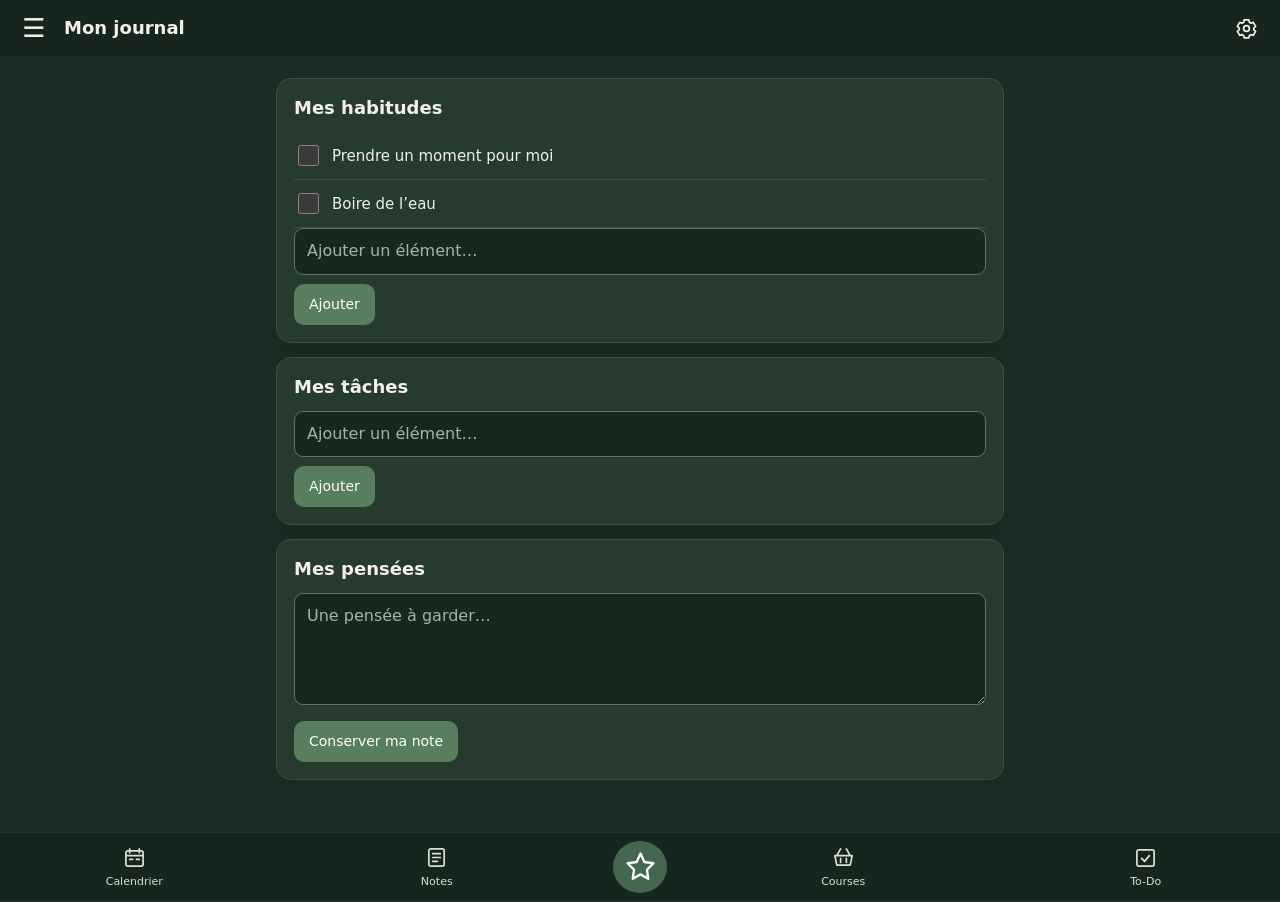
==== commit 8287cfa8: "Fix Android header inset clipping and simplify mobile chrome without losing queued edits" ====
--- a/mobile/prototype/index.html
+++ b/mobile/prototype/index.html
@@ -230,6 +230,31 @@
 
 body.shopping-focus header{min-height:56px;height:auto;padding:8px 14px}body.shopping-focus .paper{padding-top:12px}body.shopping-focus #title,body.shopping-focus #subtitle{display:none}.shopping-focus .grocery-row input{min-height:40px;font-size:16px}.shopping-focus .grocery-tabs button{min-height:40px}.shopping-focus .grocery-app{padding-bottom:12px}
 </style>
+<style id="mobileChromeStyles">/* Android's native frame already reserves the status bar. Never add that inset twice. */
+body>header{height:auto!important;min-height:56px!important;padding:6px 12px!important;display:flex;align-items:center;gap:8px;overflow:visible;isolation:isolate}
+body>header>button{margin:0!important;padding:0!important;min-height:44px;min-width:44px;align-self:center;line-height:1.25;flex-shrink:0}
+body>header .header-home{flex:1 1 auto;min-width:0;max-width:none;white-space:normal;overflow-wrap:anywhere;font:600 clamp(16px,4.6vw,18px)/1.3 system-ui,sans-serif;padding:5px 0!important}
+body>header #menu{font-size:26px;line-height:1;display:grid;place-items:center}
+body>header #quickSettings{width:44px;height:44px;position:relative}
+body>header #quickSettings svg{width:23px;height:23px;flex:none}
+#mobileConnectionBadge{position:absolute;right:0;bottom:0;min-width:9px;height:9px;background:#dfbc75;border-radius:50%;box-shadow:0 0 0 2px var(--header-bg);font-size:9px;line-height:14px;text-align:center;color:#17251f}
+#mobileConnectionBadge.has-count{height:15px;min-width:15px;padding:0 3px}
+#mobileConnectionBadge.conflict{background:#f0aaa1}
+.studio-period-nav{display:grid!important;grid-template-columns:40px minmax(0,1fr) 40px;gap:4px;align-items:center;margin:0 0 12px!important}
+.studio-period-nav>strong{text-align:center;font-size:14px;line-height:1.4;font-weight:550}
+.studio-period-nav>button{border:0!important;box-shadow:none!important;background:transparent!important;margin:0!important;padding:0!important;width:40px;min-height:40px!important;font-size:23px}
+.studio-period-nav>button:last-child{grid-column:2;width:auto;justify-self:center;font-size:12px;min-height:32px!important;padding:0 8px!important}
+#content .studio-task-add{position:fixed;bottom:90px;right:max(20px,calc((100vw - 720px)/2));width:52px;height:52px;min-height:52px;border:0!important;border-radius:16px!important;padding:0!important;margin:0!important;display:grid;place-items:center;background:var(--accent)!important;color:var(--paper-bg)!important;font-size:30px;z-index:10}
+#content .settings-group{margin:0;border:0;border-bottom:1px solid var(--card-border);border-radius:0;background:transparent}
+#content .settings-group>summary{display:flex;align-items:center;justify-content:space-between;list-style:none;min-height:58px;padding:16px 0;font-size:15px;font-weight:550}
+#content .settings-group>summary::-webkit-details-marker{display:none}
+#content .settings-group>summary::after{content:'›';font-size:21px;font-weight:400;color:var(--muted-ink)}
+#content .settings-group[open]>summary::after{rotate:90deg}
+#content .settings-group>.panel{border:0;box-shadow:none;background:transparent;padding:0 0 16px;margin:0}
+.mobile-technical{font-size:13px;line-height:1.5;margin:12px 0}.mobile-technical>summary{padding:8px 0;cursor:pointer;color:var(--muted-ink)}
+.mobile-technical p{font-size:13px;overflow-wrap:anywhere}.mobile-drafts .panel{box-shadow:none;border:0;padding:0;margin:0;background:transparent}
+#mobileSyncDetails{font-size:14px;line-height:1.5}#mobileSyncDetails h2{margin:8px 0 12px}#mobileSyncDetails .panel{border:0;border-bottom:1px solid var(--card-border);border-radius:0;background:transparent;box-shadow:none;padding:12px 0;margin:0}#mobileSyncDetails .panel .panel:last-child{border:0}#mobileSyncDetails button{min-height:42px;white-space:normal}#mobileSyncDetails p{overflow-wrap:anywhere}#mobileSyncDetails .sync-primary{width:100%;margin:8px 0}
+</style>
 </head><body>
 <header><button id="menu" aria-label="Ouvrir le menu">☰<span id="goblinUpdateDot" hidden aria-label="Mise à jour disponible" style="color:#e5d48f;font-size:14px"> ●</span></button><button type="button" class="header-home" id="home" aria-label="Revenir à mon journal">L’Atelier du Goblin</button><button id="quickSettings" type="button" class="quick-settings" aria-label="Ouvrir les paramètres"><svg viewBox="0 0 24 24" fill="none" stroke="currentColor" stroke-width="1.8" stroke-linecap="round" stroke-linejoin="round" aria-hidden="true"><path d="M9.6 3h4.8l.6 2.5 1.6.9 2.5-.8 2.4 4.2-1.9 1.7v1.8l1.9 1.7-2.4 4.2-2.5-.8-1.6.9-.6 2.5H9.6L9 19.3l-1.6-.9-2.5.8-2.4-4.2 1.9-1.7v-1.8l-1.9-1.7 2.4-4.2 2.5.8L9 5.5 9.6 3Z"/><circle cx="12" cy="12" r="3"/></svg><span id="headerUpdateBadge" class="settings-badge" hidden>1</span></button></header>
 <aside id="goblinUpdateBanner" class="goblin-update-banner" hidden role="status"><span id="goblinUpdateBannerText">Nouvelle version de Goblin disponible</span><button id="openGoblinUpdate" type="button">Voir</button><button id="dismissGoblinUpdate" type="button" aria-label="Masquer l’alerte">×</button></aside>
@@ -1256,7 +1281,7 @@
  function overlay(){for(const key of ['tasks','shopping','events','recipes']){pc[key]=(pc[key]||[]).filter(x=>!String(x.id).startsWith('local-'));for(const row of pc[key])delete row._pending}for(const job of jobs){if(job.base!==pcUrl||job.conflict)continue;const m=job.path.match(/^\/api\/(tasks|shopping|events|recipes)(?:\/(\d+))?$/);if(!m)continue;const rows=pc[m[1]]||[];if(job.method==='POST'){const temp='local-'+job.id;if(!rows.some(x=>x.id===temp))rows.push({...job.data,id:temp,_pending:true})}else{const row=rows.find(x=>String(x.id)===m[2]);if(row)Object.assign(row,job.data,{_pending:true})}}for(const key of ['tasks','shopping','events','recipes'])pc[key]=(pc[key]||[]).filter(x=>!x.archived)}
  function cache(){try{const clean=JSON.parse(JSON.stringify(pc));for(const key of ['tasks','shopping','events','recipes'])clean[key]=(clean[key]||[]).filter(x=>!String(x.id).startsWith('local-'));localStorage.setItem(cacheKey,JSON.stringify({base:pcUrl,pc:clean,identity}));cached=true}catch(e){error='Cache hors ligne non enregistré : exporte une sauvegarde et libère un peu de place.'}}
  async function capabilities(){const c=await network('GET','/api/sync/capabilities');if(c.protocol!==2||!c.idempotent_writes||!c.field_conflicts)throw Error('Mets L’Atelier Windows à jour pour envoyer ces modifications en sécurité.');protocol=2;if(identity&&c.installation_id&&identity!==c.installation_id)throw Error('Cette adresse correspond à une autre installation. Les modifications en attente sont conservées.');identity=c.installation_id||identity;return c}
- async function drain(){if(draining||!pcUrl||!jobs.some(j=>j.base===pcUrl&&!j.conflict))return;draining=true;try{await capabilities();for(const job of [...jobs]){if(job.base!==pcUrl||job.conflict)continue;try{await network(job.method,job.path,{...job.data,_sync:{id:job.id,...(job.method==='PUT'?{base:job.original}:{})}});jobs=jobs.filter(x=>x.id!==job.id);saveJobs()}catch(e){if(e.status===409){job.conflict=e.message;saveJobs();continue}error='Modifications gardées sur ce téléphone : '+e.message;online=false;break}}}catch(e){error=e.message}finally{draining=false;overlay();if(state.page==='connected'&&!syncEditorActive())render()}}
+ async function drain(){if(draining||!pcUrl||!jobs.some(j=>j.base===pcUrl&&!j.conflict))return;const before=JSON.stringify(jobs);draining=true;try{await capabilities();for(const job of [...jobs]){if(job.base!==pcUrl||job.conflict)continue;try{await network(job.method,job.path,{...job.data,_sync:{id:job.id,...(job.method==='PUT'?{base:job.original}:{})}});jobs=jobs.filter(x=>x.id!==job.id);saveJobs()}catch(e){if(e.status===409){job.conflict=e.message;saveJobs();continue}error='Modifications gardées sur ce téléphone : '+e.message;online=false;break}}}catch(e){error=e.message}finally{draining=false;overlay();if(before!==JSON.stringify(jobs)&&state.page==='connected'&&!syncEditorActive())render();window.MobileChrome?.paint()}}
  callPc=async function(method,path,data,base=pcUrl){
    if(base===pcUrl&&path==='/api/mobile/notes'){
      if(method==='GET'){noteVersion=await network('GET','/api/mobile/notes-v2',undefined,base);return noteVersion.notes.filter(n=>!n.deleted_at)}
@@ -1357,7 +1382,7 @@
  async function writeNow(changes){await ready;const next=new Map(records);for(const [k,v] of changes){if(v===undefined)next.delete(k);else next.set(k,v)}if(JSON.stringify([...next]).length>MAX)throw Error('Le stockage local des albums est plein. Synchronise le PC et exporte une sauvegarde avant de continuer.');await new Promise((resolve,reject)=>{const t=db.transaction('records','readwrite'),s=t.objectStore('records');for(const [k,v]of changes){if(v===undefined)s.delete(k);else s.put(v,k)}t.oncomplete=resolve;t.onerror=()=>reject(t.error);t.onabort=()=>reject(t.error||Error('Écriture des albums interrompue.'))});records.clear();for(const [k,v]of next)records.set(k,v);mirror();}
  window.goblinStudioRestore=async backup=>{await ready;if(!backup||backup.version!==1||!Array.isArray(backup.records)||JSON.stringify(backup).length>MAX)throw Error('Sauvegarde des albums invalide.');if(!backup.records.every(r=>Array.isArray(r)&&r.length===2&&typeof r[0]==='string'&&r[0].length<600))throw Error('Clé de sauvegarde invalide.');const changes=[...[...records.keys()].map(k=>[k,undefined]),...backup.records];await write(changes)};
  function overlay(snapshot){const result=structuredClone(snapshot||{objects:[],boards:[],food:[],shopping:[],task_details:[],urgent:[],cycle:null});result.objects||=[];for(const job of pending()){if(job.base!==pcUrl)continue;const {action,payload:p}=job;if(action==='save'){const i=result.objects.findIndex(o=>o.id===p.id),next={...p,revision:p.revision+1,_pending:true};if(i>=0)result.objects[i]=next;else result.objects.push(next)}if(action==='shopping-save'){result.shopping||=[];const id=p.shopping_id||'studio-'+job.operation_id,i=result.shopping.findIndex(x=>x.id===id),item={...(i>=0?result.shopping[i]:{}),...p,id,_pending:true};if(i>=0)result.shopping[i]=item;else result.shopping.push(item);result.objects=result.objects.filter(o=>o.data.shopping_id!==id);result.objects.push({id:'shopping-'+id,kind:'purchase',data:{title:p.name,shopping_id:id,category:p.category}})}if(action==='shopping-check'){const item=result.shopping?.find(x=>x.id===p.shopping_id);if(item)item.checked=p.checked}if(action==='tracker-setup'){const row=result.boards?.flatMap(b=>b.rows).find(r=>r.id===p.row_id);if(row)Object.assign(row,{title:p.title,mode:p.mode,target_count:p.target_count,weekday:p.weekday});if(p.appearance){result.objects=result.objects.filter(o=>o.id!==p.appearance.id);result.objects.push({...p.appearance,revision:p.appearance.revision+1})}}if(action==='board-title'){const b=result.boards?.find(b=>b.id===p.id);if(b)b.title=p.title}if(action==='row-archive'){for(const b of result.boards||[])b.rows=b.rows.filter(r=>r.id!==p.row_id)}if(action==='tracker-mark'){const row=result.boards?.flatMap(b=>b.rows).find(r=>r.id===p.row_id);if(row){row.marks||={};if(p.mode==='increment')row.marks[p.day]=String(Math.max(0,Math.min(row.target_count||1000000,Number(row.marks[p.day]||0)+(p.delta||1))));else if(p.value)row.marks[p.day]='1';else delete row.marks[p.day]}}if(action==='task-step'){const details=result.task_details?.find(t=>t.task_id===p.task_id);if(details?.data.checklist?.[p.index]?.text===p.text)details.data.checklist[p.index].done=p.done}if(action==='tracker-step'){for(const row of result.boards?.flatMap(b=>b.rows)||[]){const step=row.steps?.find(s=>s.id===p.step_id);if(step){step.checks=(step.checks||[]).filter(x=>x!==p.day);if(p.done)step.checks.push(p.day)}}}}result.objects=result.objects.filter(o=>!o.archived);return result}
- async function drain(){await ready;if(!pcUrl)return;if(draining){replayRequested=true;return}draining=true;try{const snapshot=await callPc('GET','/api/studio/snapshot');if(!snapshot?.installation_id)throw Error('Mets Windows TEST à jour pour synchroniser les albums et trackers.');const blocked=new Set();for(const job of pending()){if(job.base!==pcUrl)continue;const object=job.payload.id||job.payload.row_id||job.payload.step_id||job.payload.shopping_id||job.operation_id;if(job.identity!==snapshot.installation_id){job.conflict='Cette adresse correspond à une autre installation du PC.';await write([['job:'+job.operation_id,job]]);blocked.add(object);continue}if(job.conflict||blocked.has(object)){blocked.add(object);continue}try{const reply=await callPc('POST','/api/studio/actions',{operation_id:job.operation_id,action:job.action,payload:job.payload});const updated=structuredClone(records.get(key())||snapshot);if(job.action==='shopping-save'){updated.shopping||=[];const i=updated.shopping.findIndex(x=>x.id===reply.id);if(i>=0)updated.shopping[i]=reply.item;else updated.shopping.push(reply.item);updated.objects=updated.objects.filter(o=>o.id!==reply.appearance.id);updated.objects.push(reply.appearance)}if(job.action==='save'){const i=updated.objects.findIndex(o=>o.id===reply.id);if(i<0)updated.objects.push(reply);else updated.objects[i]=reply}await write([['job:'+job.operation_id,undefined],[key(),updated]])}catch(e){if(e.status>=400&&e.status<500){job.conflict=e.message||'Ce document a changé sur le PC.';await write([['job:'+job.operation_id,job]]);blocked.add(object);continue}throw e}}const current=await callPc('GET','/api/studio/snapshot');await write([[key(),{...current,base:pcUrl,saved_at:Date.now()}]]);last=Date.now();error='';if(window.AtelierWidget){try{window.AtelierWidget.sync(JSON.stringify({items:current.urgent||[],cycle:current.cycle||null,updated:Date.now()}))}catch{}}}catch(e){error=/UnknownHost|resolve host/i.test(e.message||'')?'Adresse du PC introuvable. Vérifie que Tailscale est connecté sur les deux appareils et que l’adresse est celle du PC.':e.message||'PC indisponible : tes changements restent conservés.'}finally{draining=false;window.dispatchEvent(new Event('studio-queue-updated'));if(replayRequested){replayRequested=false;queueMicrotask(()=>drain())}}}
+ async function drain(){await ready;if(!pcUrl)return;if(draining){replayRequested=true;return}const beforeJobs=JSON.stringify(pending()),prior={...(records.get(key())||{})};delete prior.base;delete prior.saved_at;let changed=false;draining=true;try{const snapshot=await callPc('GET','/api/studio/snapshot');if(!snapshot?.installation_id)throw Error('Mets Windows TEST à jour pour synchroniser les albums et trackers.');const blocked=new Set();for(const job of pending()){if(job.base!==pcUrl)continue;const object=job.payload.id||job.payload.row_id||job.payload.step_id||job.payload.shopping_id||job.operation_id;if(job.identity!==snapshot.installation_id){job.conflict='Cette adresse correspond à une autre installation du PC.';await write([['job:'+job.operation_id,job]]);blocked.add(object);continue}if(job.conflict||blocked.has(object)){blocked.add(object);continue}try{const reply=await callPc('POST','/api/studio/actions',{operation_id:job.operation_id,action:job.action,payload:job.payload});const updated=structuredClone(records.get(key())||snapshot);if(job.action==='shopping-save'){updated.shopping||=[];const i=updated.shopping.findIndex(x=>x.id===reply.id);if(i>=0)updated.shopping[i]=reply.item;else updated.shopping.push(reply.item);updated.objects=updated.objects.filter(o=>o.id!==reply.appearance.id);updated.objects.push(reply.appearance)}if(job.action==='save'){const i=updated.objects.findIndex(o=>o.id===reply.id);if(i<0)updated.objects.push(reply);else updated.objects[i]=reply}await write([['job:'+job.operation_id,undefined],[key(),updated]])}catch(e){if(e.status>=400&&e.status<500){job.conflict=e.message||'Ce document a changé sur le PC.';await write([['job:'+job.operation_id,job]]);blocked.add(object);continue}throw e}}const current=await callPc('GET','/api/studio/snapshot');changed=JSON.stringify(prior)!==JSON.stringify(current);await write([[key(),{...current,base:pcUrl,saved_at:Date.now()}]]);last=Date.now();error='';if(window.AtelierWidget){try{window.AtelierWidget.sync(JSON.stringify({items:current.urgent||[],cycle:current.cycle||null,updated:Date.now()}))}catch{}}}catch(e){error=/UnknownHost|resolve host/i.test(e.message||'')?'Adresse du PC introuvable. Vérifie que Tailscale est connecté sur les deux appareils et que l’adresse est celle du PC.':e.message||'PC indisponible : tes changements restent conservés.'}finally{draining=false;window.dispatchEvent(new CustomEvent('studio-queue-updated',{detail:{changed:changed||beforeJobs!==JSON.stringify(pending())}}));if(replayRequested){replayRequested=false;queueMicrotask(()=>drain())}}}
  async function enqueue(action,payload,operation_id){await ready;const snapshot=records.get(key());if(!pcUrl||!snapshot?.installation_id)throw Error('Connecte une première fois le PC Windows TEST pour activer les albums et trackers partagés. Tes notes locales restent accessibles.');const changes=[],job={operation_id,action,payload,base:pcUrl,identity:snapshot.installation_id,order:++sequence};let result={ok:true};if(action==='asset'){const bytes=Uint8Array.from(atob(payload.base64),c=>c.charCodeAt(0)),hash=[...new Uint8Array(await crypto.subtle.digest('SHA-256',bytes))].map(b=>b.toString(16).padStart(2,'0')).join(''),mime=bytes[0]===137?'image/png':bytes[0]===255&&bytes[1]===216?'image/jpeg':String.fromCharCode(...bytes.slice(8,12))==='WEBP'?'image/webp':String.fromCharCode(...bytes.slice(8,12))==='WAVE'?'audio/wav':bytes[0]===79?'audio/ogg':'audio/mpeg';changes.push(['asset:'+hash,{id:hash,mime,base64:payload.base64}]);result={id:hash,mime}}else if(action==='save')result={...payload,revision:payload.revision+1,_pending:true};changes.push(['job:'+operation_id,job]);await write(changes);goblinSnapshot('studio-edit');drain();return result}
  window.AtelierStudioTransport=async(path,options={})=>{await ready;if(path==='/api/studio/snapshot'){if(pcUrl&&(!records.get(key())||Date.now()-last>15000))await drain();return overlay(records.get(key()))}if(path==='/api/studio/actions'){const body=JSON.parse(options.body);return enqueue(body.action,body.payload,body.operation_id)}return callPc(options.method||'GET',path,options.body?JSON.parse(options.body):undefined)};
  window.StudioVault={ready,drain,peekDay:day=>overlay(records.get('day:'+pcUrl+':'+day)||records.get(key())),forDay:async day=>{await ready;const k='day:'+pcUrl+':'+day;try{const data=await callPc('GET','/api/studio/snapshot?day='+day);await write([[k,data]])}catch{}return overlay(records.get(k)||records.get(key()))},pending,status:()=>({error,draining,last}),snapshot:()=>overlay(records.get(key())),bindingChanged:()=>{try{window.AtelierWidget?.clear()}catch{}drain()},asset:async id=>{await ready;let a=records.get('asset:'+id);if(!a){a=await callPc('GET','/api/studio/assets/'+id+'?json=1');await write([['asset:'+id,a]])}return 'data:'+a.mime+';base64,'+a.base64},discard:async job=>{if(!confirm('Garder la version du PC et abandonner cette action locale ainsi que les modifications suivantes du même document ? Exporte une sauvegarde si tu veux conserver les deux.'))return;const same=pending().filter(j=>j.base===job.base&&j.action==='save'&&j.payload.id===job.payload.id||j.operation_id===job.operation_id);await write(same.map(j=>['job:'+j.operation_id,undefined]));await drain()},export:()=>window.goblinStudioBackup};
@@ -1503,7 +1528,7 @@
 
  const androidBack=window.__atelierHandleAndroidBack;window.__atelierHandleAndroidBack=()=>{if(document.getElementById('studioMobileModal')){window.closeModal();return 'handled'}return androidBack()};
  S.assetURL=V.asset;const baseFile=S.file;S.file=async file=>{if(!file.type.startsWith('image/'))return baseFile(file);if(file.size>16000000)throw Error('Photo originale limitée à 16 Mo.');const image=await createImageBitmap(file),canvas=document.createElement('canvas'),scale=Math.min(1,1600/Math.max(image.width,image.height));canvas.width=Math.round(image.width*scale);canvas.height=Math.round(image.height*scale);canvas.getContext('2d').drawImage(image,0,0,canvas.width,canvas.height);image.close();const blob=await new Promise(ok=>canvas.toBlob(ok,file.type==='image/png'?'image/png':'image/jpeg',.86));return baseFile(new File([blob],file.name,{type:blob.type}))};
- function status(host){if(window.atelierOffline?.pending.some(j=>j.base===pcUrl))window.atelierOffline.renderOutbox(host);const s=V.status(),jobs=V.pending(),line=S.node('p','studio-mobile-status');line.setAttribute('role','status');line.textContent=(jobs.length?jobs.length+' changement(s) conservé(s) sur le téléphone. ':'')+(s.error||'');host.append(line);for(const job of jobs.filter(j=>j.conflict)){const row=S.node('p');row.textContent=job.conflict;row.append(S.button('Garder la version du PC',async()=>{await V.discard(job);await S.refresh();render()}));host.append(row)}}
+ function status(host){window.MobileChrome?.paint()}
  async function loadWeek(){const ticket=++weekTicket,data=await V.forDay(iso(week));if(ticket!==weekTicket)return;weekData=data;if(isTrackers()&&!document.activeElement?.matches('input,textarea,select'))render()}
  const isTrackers=()=>state.page==='tasks'||state.page==='connected'&&tab==='tasks';
  function stepList(row,day){const steps=(row.steps||[]).filter(s=>s.weekday==null||s.weekday===(new Date(day+'T12:00:00').getDay()+6)%7);openModal('<h2>Mon rituel</h2><div id="studioMobileSteps"></div>');const host=document.getElementById('studioMobileSteps');host.append(S.node('h3','',row.title),S.node('p','',dateLabel(new Date(day+'T12:00:00'))));for(const step of steps){const label=S.node('label','studio-mobile-check'),check=S.node('input');check.type='checkbox';check.checked=step.checks?.includes(day)||false;check.onchange=async()=>{check.disabled=true;try{await S.command('tracker-step',{step_id:step.id,day,base:!check.checked,done:check.checked});step.checks=(step.checks||[]).filter(x=>x!==day);if(check.checked)step.checks.push(day);weekData=V.peekDay(iso(week));}catch(e){check.checked=!check.checked;S.error(e)}finally{check.disabled=false}};label.append(check,S.node('span','',step.title));host.append(label)}if(!steps.length)host.append(S.node('p','','Aucune étape prévue ce jour.'))}
@@ -1511,7 +1536,7 @@
  function battery(row,day){const dow=(new Date(day+'T12:00:00').getDay()+6)%7,steps=(row.steps||[]).filter(s=>s.weekday==null||s.weekday===dow);return steps.length?steps.filter(s=>s.checks?.includes(day)).length/steps.length:row.mode==='number'?Math.min(1,Number(row.marks?.[day]||0)/(row.target_count||1)):row.marks?.[day]?1:0}
  async function tapRow(row,day){if(row.steps?.length){stepList(row,day);return}await S.command('tracker-mark',row.mode==='number'?{row_id:row.id,day,mode:'increment',delta:1}:{row_id:row.id,day,base:row.marks?.[day]??null,value:row.marks?.[day]?null:true});weekData=V.peekDay(iso(week));render()}
  function trackerGrid(board,host,compact=false){const day=iso(new Date()),reference=day>=iso(week)&&day<=iso(shift(week,6))?day:iso(week);const days=board.period?.granularity!=='days'?(compact?[board.period.columns.filter(c=>c.day<=reference).at(-1)||board.period.columns[0]]:board.period.columns):Array.from({length:7},(_,n)=>({day:iso(shift(week,n)),label:['L','M','M','J','V','S','D'][n],secondary:String(shift(week,n).getDate())}));const table=S.node('div','studio-mobile-tracker');table.style.setProperty('--days',days.length);table.append(S.node('span'));for(const day of days)table.append(S.node('small','',day.label+' '+day.secondary));for(const row of board.rows){const label=S.node('button','studio-mobile-row-title',row.title);label.onclick=()=>row.steps?.length?stepList(row,S.markDay(board,reference)):rowEdit(row);S.context(label,[['Modifier',()=>rowEdit(row)],['Dupliquer',async()=>{await S.command('row-duplicate',{row_id:row.id});await loadWeek()}],['Supprimer',async()=>{if(!confirm('Archiver cette ligne ?'))return;await S.command('row-archive',{row_id:row.id});await loadWeek()}]]);table.append(label);for(const day of days){const button=S.button(row.mode==='number'?String(row.marks?.[day.day]||''):battery(row,day.day)===1?'✓':'',()=>tapRow(row,day.day).catch(S.error),'studio-mobile-battery');button.setAttribute('aria-label',row.title+' · '+day.day);button.style.setProperty('--cell-fill',battery(row,day.day)*100+'%');button.style.setProperty('--cell-color',S.color(S.of('tracker-row').find(o=>o.id==='tracker-row-'+row.id)?.data.color));if(board.period.granularity==='days'){const dow=(new Date(day.day+'T12:00:00').getDay()+6)%7;if(row.weekday!=null&&row.weekday!==dow||row.steps?.length&&!row.steps.some(step=>step.weekday==null||step.weekday===dow))button.disabled=true};table.append(button)}}host.append(table)}
- function trackers(host){title('Tâches et habitudes');const nav=S.node('div','studio-toolbar studio-period-nav');nav.append(S.button('‹',()=>{week=shift(week,-7);weekData=V.peekDay(iso(week));render();loadWeek()}),S.node('strong','',dateLabel(week)+' – '+dateLabel(shift(week,6))),S.button('›',()=>{week=shift(week,7);weekData=V.peekDay(iso(week));render();loadWeek()}),S.button('Cette semaine',()=>{week=monday(new Date());weekData=V.peekDay(iso(week));render();loadWeek()}));host.append(nav);status(host);const data=weekData||V.peekDay(iso(week)),boards=data.boards||[],saved=S.of('tracker-tab'),used=new Set(saved.flatMap(o=>o.data.board_ids||[]).map(Number)),groups=[...saved,...boards.filter(b=>!used.has(b.id)).map(b=>({id:'board-'+b.id,data:{title:b.title,board_ids:[b.id]}}))];if(trackerTab!=='todo'&&!groups.some(g=>g.id===trackerTab))trackerTab='todo';S.tabs(host,[['todo','To-do list'],...groups.map(g=>[g.id,g.data.title])],trackerTab,key=>{trackerTab=key;render()});if(trackerTab==='todo'){const list=S.node('div','studio-todo-list');for(const task of (pc.tasks||[]).filter(t=>!t.completed&&!t.archived&&(!t.due_date||t.due_date>=iso(week)&&t.due_date<=iso(shift(week,6))))){const label=S.node('label'),check=S.node('input');check.type='checkbox';check.disabled=String(task.id).startsWith('local-');check.onchange=async()=>{check.disabled=true;try{await callPc('PUT','/api/tasks/'+task.id,{completed:check.checked});await syncPull();render()}catch(e){check.checked=false;S.error(e)}finally{check.disabled=false}};label.append(check,S.node('span','',task.title+(task.due_date?' · '+dateLabel(new Date(task.due_date+'T12:00:00')):'')));S.context(label,[['Modifier',()=>taskDetail(task)],['Voir les détails',()=>taskDetail(task)]]);list.append(label)}for(const item of state.tasks||[]){const label=S.node('label'),check=S.node('input');check.type='checkbox';check.checked=!!item.done;check.onchange=()=>{item.done=check.checked;save()};label.append(check,S.node('span','',item.text+' · téléphone'));list.append(label)}host.append(list);for(const board of boards.filter(b=>b.period_unit!=='weeks')){host.append(S.node('h3','',board.title));trackerGrid(board,host,true)}host.append(S.button('+ Tâche',()=>S.form('Nouvelle tâche',[{key:'title',label:'Tâche',required:true},{key:'date',label:'Échéance facultative',type:'date'}],{},async v=>{await callPc('POST','/api/tasks',{title:v.title,due_date:v.date||null});await syncPull();render()}),'studio-add-line'));return}const group=groups.find(g=>g.id===trackerTab);for(const board of boards.filter(b=>group.data.board_ids.includes(b.id))){const heading=S.node('h3','',board.title+' '+(board.period?.heading||''));S.context(heading,[['Renommer',()=>S.form('Renommer le tableau',[{key:'title',label:'Nom',required:true}],board,async v=>{await S.command('board-title',{id:board.id,title:v.title,base:board.title});await loadWeek()})],['Changer le rythme',()=>S.form('Rythme du tableau',[{key:'period',label:'Rythme',options:cadences}],{id:board.id,period:board.period_unit+':'+board.period_count+':'+(board.mark_unit||'auto')},async v=>{const [unit,count,mark_unit]=v.period.split(':');await S.command('board-period',{id:board.id,base:[board.period_unit,board.period_count],period_unit:unit,period_count:Number(count),mark_unit,base_mark_unit:board.mark_unit||'auto'});await loadWeek()})]]);host.append(heading);trackerGrid(board,host)}}
+ function trackers(host){title('Tâches et habitudes');const nav=S.node('div','studio-toolbar studio-period-nav');nav.append(S.button('‹',()=>{week=shift(week,-7);weekData=V.peekDay(iso(week));render();loadWeek()}),S.node('strong','',dateLabel(week)+' – '+dateLabel(shift(week,6))),S.button('›',()=>{week=shift(week,7);weekData=V.peekDay(iso(week));render();loadWeek()}),S.button('Cette semaine',()=>{week=monday(new Date());weekData=V.peekDay(iso(week));render();loadWeek()}));nav.firstElementChild.setAttribute('aria-label','Semaine précédente');nav.children[2].setAttribute('aria-label','Semaine suivante');nav.lastElementChild.hidden=iso(week)===iso(monday(new Date()));host.append(nav);status(host);const data=weekData||V.peekDay(iso(week)),boards=data.boards||[],saved=S.of('tracker-tab'),used=new Set(saved.flatMap(o=>o.data.board_ids||[]).map(Number)),groups=[...saved,...boards.filter(b=>!used.has(b.id)).map(b=>({id:'board-'+b.id,data:{title:b.title,board_ids:[b.id]}}))];if(trackerTab!=='todo'&&!groups.some(g=>g.id===trackerTab))trackerTab='todo';if(groups.length)S.tabs(host,[['todo','To-do list'],...groups.map(g=>[g.id,g.data.title])],trackerTab,key=>{trackerTab=key;render()});if(trackerTab==='todo'){const list=S.node('div','studio-todo-list');for(const task of (pc.tasks||[]).filter(t=>!t.completed&&!t.archived&&(!t.due_date||t.due_date>=iso(week)&&t.due_date<=iso(shift(week,6))))){const label=S.node('label'),check=S.node('input');check.type='checkbox';check.disabled=String(task.id).startsWith('local-');check.onchange=async()=>{check.disabled=true;try{await callPc('PUT','/api/tasks/'+task.id,{completed:check.checked});await syncPull();render()}catch(e){check.checked=false;S.error(e)}finally{check.disabled=false}};label.append(check,S.node('span','',task.title+(task.due_date?' · '+dateLabel(new Date(task.due_date+'T12:00:00')):'')));S.context(label,[['Modifier',()=>taskDetail(task)],['Voir les détails',()=>taskDetail(task)]]);list.append(label)}for(const item of state.tasks||[]){const label=S.node('label'),check=S.node('input');check.type='checkbox';check.checked=!!item.done;check.onchange=()=>{item.done=check.checked;save()};label.append(check,S.node('span','',item.text+' · téléphone'));list.append(label)}host.append(list);for(const board of boards.filter(b=>b.period_unit!=='weeks')){host.append(S.node('h3','',board.title));trackerGrid(board,host,true)}host.append(S.button('+ Tâche',()=>S.form('Nouvelle tâche',[{key:'title',label:'Tâche',required:true},{key:'date',label:'Échéance facultative',type:'date'}],{},async v=>{await callPc('POST','/api/tasks',{title:v.title,due_date:v.date||null});await syncPull();render()}),'studio-add-line studio-task-add'));const add=host.querySelector('.studio-task-add');add.textContent='+';add.setAttribute('aria-label','Ajouter une tâche');return}const group=groups.find(g=>g.id===trackerTab);for(const board of boards.filter(b=>group.data.board_ids.includes(b.id))){const heading=S.node('h3','',board.title+' '+(board.period?.heading||''));S.context(heading,[['Renommer',()=>S.form('Renommer le tableau',[{key:'title',label:'Nom',required:true}],board,async v=>{await S.command('board-title',{id:board.id,title:v.title,base:board.title});await loadWeek()})],['Changer le rythme',()=>S.form('Rythme du tableau',[{key:'period',label:'Rythme',options:cadences}],{id:board.id,period:board.period_unit+':'+board.period_count+':'+(board.mark_unit||'auto')},async v=>{const [unit,count,mark_unit]=v.period.split(':');await S.command('board-period',{id:board.id,base:[board.period_unit,board.period_count],period_unit:unit,period_count:Number(count),mark_unit,base_mark_unit:board.mark_unit||'auto'});await loadWeek()})]]);host.append(heading);trackerGrid(board,host)}}
  function taskDetail(task){S.form('Détails de la tâche',[{key:'title',label:'Titre',required:true},{key:'due_date',label:'Échéance',type:'date'},{key:'notes',label:'Notes',type:'textarea'}],task,async v=>{await callPc('PUT','/api/tasks/'+task.id,v);await syncPull();render()});const holder=document.getElementById('studioFormHost');for(const [index,step]of (S.task_details?.find(d=>d.task_id===task.id)?.data.checklist||[]).entries()){const row=S.node('label','studio-mobile-check'),check=S.node('input');check.type='checkbox';check.checked=step.done;check.onchange=async()=>{check.disabled=true;try{await S.command('task-step',{task_id:task.id,index,text:step.text,base:step.done,done:check.checked});step.done=check.checked}catch(e){check.checked=!check.checked;S.error(e)}finally{check.disabled=false}};row.append(check,S.node('span','',step.text));holder.append(row)}}
  async function yearEvents(){if(calendarBusy)return;calendarBusy=true;const year=calendarDay.getFullYear();try{const events=await callPc('GET','/api/events?start='+year+'-01-01&end='+year+'-12-31');calendarEvents=events;calendarYear=year;localStorage.setItem('goblin-calendar-year-v1',JSON.stringify({base:pcUrl,year,events}));if(state.page==='calendar'||state.page==='connected'&&tab==='calendar')render()}catch{try{const cached=JSON.parse(localStorage.getItem('goblin-calendar-year-v1')||'null');if(cached?.base===pcUrl){calendarYear=cached.year;calendarEvents=cached.events}}catch{}}finally{calendarBusy=false}}
  function eventForm(event=null,day=iso(calendarDay),time=''){S.form(event?'Modifier le rendez-vous':'Nouveau rendez-vous',[{key:'title',label:'Titre',required:true},{key:'event_date',label:'Date',type:'date',required:true},{key:'start_time',label:'Début',type:'time'},{key:'end_time',label:'Fin',type:'time'},{key:'category',label:'Catégorie',options:[['general','Général'],['important','Important'],['health','Santé'],['work','Travail'],['personal','Personnel']]},{key:'recurrence',label:'Répétition',options:[['none','Une fois'],['daily','Chaque jour'],['weekly','Chaque semaine'],['monthly','Chaque mois']]},{key:'notes',label:'Notes',type:'textarea'}],event?{...event,event_date:event.event_date||event.instance_date}:{event_date:day,start_time:time},async v=>{if(v.end_time&&v.start_time&&v.end_time<=v.start_time)throw Error('La fin doit suivre le début.');await callPc(event?'PUT':'POST','/api/events'+(event?'/'+event.id:''),v);calendarYear=null;await syncPull();yearEvents();render()})}
@@ -1568,7 +1593,7 @@
  function notes(host){title('Mes notes');host.append(S.node('p','studio-section-hint','Une note, plusieurs #catégories. Tes brouillons restent sur ce téléphone.'));const text=S.node('textarea','studio-meal-note');text.setAttribute('aria-label','Ma note avec hashtags');text.placeholder='Écris ta note avec des #hashtags…';text.value=S.readDraft('mobile-note')?.text||'';text.oninput=()=>S.draft('mobile-note',{text:text.value});host.append(text,S.button('Enregistrer la note',()=>{if(!text.value.trim())return;const now=new Date().toISOString();jdrNotes.unshift({id:'note-'+crypto.randomUUID(),title:text.value.split('\n')[0].slice(0,120),content:text.value,tags:noteTags(text.value),created:now,updated:now});storeJdr();S.clearDraft('mobile-note');render()},'studio-note-save'));const search=S.node('input');search.type='search';search.className='studio-note-search';search.placeholder='Chercher un mot ou #catégorie';search.setAttribute('aria-label','Chercher dans mes notes');const list=S.node('div');host.append(search,list);function draw(){list.replaceChildren();for(const note of jdrNotes.filter(n=>(n.title+' '+n.content+' '+(n.tags||[]).join(' ')).toLocaleLowerCase('fr').includes(search.value.toLocaleLowerCase('fr')))){const article=S.node('article','studio-note-card');article.append(S.node('strong','',note.title),S.node('p','studio-note-body',(note.content||'').split('\n')[0]===note.title?(note.content||'').split('\n').slice(1).join('\n'):(note.content||'')));article.append(S.button('Envoyer vers le PC…',()=>sendNote(note)));const choices=[['Modifier',()=>S.form('Modifier ma note',[{key:'content',label:'Note',type:'textarea',required:true}],{id:note.id,content:note.content},async v=>{note.content=v.content;note.title=v.content.split('\n')[0].slice(0,120);note.tags=noteTags(v.content);note.updated=new Date().toISOString();storeJdr();render()})],['Supprimer du téléphone',()=>{if(!confirm('Supprimer cette note locale ? Une copie déjà envoyée au PC reste conservée.'))return;jdrNotes=jdrNotes.filter(n=>n.id!==note.id);storeJdr();render()}]];S.context(article,choices);const menu=S.node('details','studio-note-options'),summary=S.node('summary','','Options');menu.append(summary);for(const [name,action]of choices)menu.append(S.button(name,action));article.append(menu);list.append(article)}if(!list.children.length)list.append(S.node('p','muted',jdrNotes.length?'Aucune note ne correspond à ta recherche.':'Tes notes enregistrées apparaîtront ici.'))}search.oninput=draw;draw()}
  function sendNote(note){const tags=(note.tags||[]).join(' ').normalize('NFD').replace(/[\u0300-\u036f]/g,'').toLowerCase();const target=tags.includes('#post')?'postit':tags.includes('#tache')?'taches':tags.includes('#course')?'courses':tags.includes('#administratif')?'administratif':'notes';const form=S.form('Envoyer ma note vers le PC',[{key:'destination',label:'Destination',options:[['notes','Notes partagées : catégories par #hashtags'],['taches','Tâches'],['courses','Courses'],['postit','Post-it du Bureau'],['administratif','Administratif'],['carnet','Carnet : boîte de réception'],['rappels','Rappel à planifier'],['tracker','Tracker à affecter'],['sport','Sport : boîte de réception'],['album','Album : boîte de réception'],['budget','Budget : boîte de réception']]},{key:'shape',label:'Format du Post-it',options:[['square','Carré'],['rounded','Feuille arrondie'],['pill','Bandeau']]}],{id:note.id,destination:target},async v=>{if(v.destination==='notes'){await callPc('POST','/api/mobile/notes',{notes:[{id:note.id,title:note.title,content:note.content,tags:note.tags||[],category:note.tags?.[0]?.replace(/^#/,'')||'Général',updated:note.updated}]})}else await S.command('capture',{text:note.content||note.title,destination:v.destination,shape:v.shape});note.sentAt=new Date().toISOString();storeJdr();render()});const destination=form.elements.destination,shape=form.elements.shape;const update=()=>{shape.closest('label').hidden=destination.value!=='postit'};destination.addEventListener('change',update);update()}
  function nativeTimer(name,seconds){if(!Number.isFinite(seconds)||seconds<1||seconds>86400)throw Error('Durée comprise entre 1 seconde et 24 heures.');if(kitchenTimers.length>=16)throw Error('Maximum 16 minuteurs.');const now=Date.now(),duration=seconds*1000;kitchenTimers.push({id:'sport-'+crypto.randomUUID(),label:name.slice(0,80),end:now+duration,remaining:duration,running:true,ringing:false});timerSave();alert('Minuteur démarré : '+name)}
- function tools(host){title('Mes outils');if(toolsTab!=='menu')host.append(S.button('‹ Mes outils',()=>{toolsTab='menu';render()},'studio-text-back'));else host.append(S.node('p','studio-section-hint','Choisis ce dont tu as besoin, à ton rythme.'));if(toolsTab==='grounding'){title('Revenir au présent');window.AtelierGrounding.render(host,{read:card=>S.readDraft('grounding-'+card.id)?.text??mentalData.answers.filter(a=>a.cardId===card.id&&!a.deletedAt).sort((a,b)=>b.updatedAt.localeCompare(a.updatedAt))[0]?.text??'',draft:(card,text)=>S.draft('grounding-'+card.id,{text}),save:async(card,text)=>{mentalData.answers.unshift({id:mentalId(),cardId:card.id,section:'grounding',text,createdAt:mentalStamp(),updatedAt:mentalStamp()});mentalSave();S.clearDraft('grounding-'+card.id)}});const syncStatus=S.node('p','muted','Tes réponses restent sur ce téléphone jusqu’à une synchronisation volontaire.');const sync=S.button('Synchroniser mon carnet avec le PC',()=>mentalSyncNow(syncStatus,sync),'studio-mobile-feature');host.append(sync,syncStatus);return}if(toolsTab==='menu'){host.append(S.button('Revenir au présent',()=>{toolsTab='grounding';render()},'studio-mobile-feature'),S.button('Activités détente',()=>{toolsTab='activities';render()},'studio-mobile-feature'),S.button('Cartes de communication',()=>{toolsTab='cards';render()},'studio-mobile-feature'),S.button('Mon journal',()=>{mentalGo('journal')},'studio-mobile-feature'),S.button('Respiration',()=>{mentalBreath=true;state.page='mental';save();render()},'studio-mobile-feature'),S.button('Sport',()=>{toolsTab='sport';render()},'studio-mobile-feature'));return}if(toolsTab==='journal'){mentalGo('journal');return}if(toolsTab==='cards'){let local=[];try{local=JSON.parse(localStorage.getItem(personalCardKey)||'[]')}catch{}for(const text of [...standardCards,...local])host.append(S.button(text,()=>S.cardReader({id:'local',data:{title:'Communication',front:text,back:''}}),'studio-mobile-feature'));for(const card of S.of('card'))host.append(S.button(card.data.title,()=>S.cardReader(card),'studio-mobile-feature'));host.append(S.button('+ Carte locale',()=>S.form('Ma carte',[{key:'text',label:'Message',type:'textarea',required:true}],{},async v=>{local.push(v.text);localStorage.setItem(personalCardKey,JSON.stringify(local));goblinSnapshot('card');render()}),'studio-add-line'));return}if(toolsTab==='activities'){for(const a of S.of('activity')){const item=S.node('article','studio-fieldset');item.append(S.node('h3','',a.data.title),S.node('p','',a.data.notes||''),S.button('Commencer',()=>S.playScene(a.data.ambience).catch(S.error)),S.button('Silence',()=>S.playScene('none')));host.append(item)}if(!S.of('activity').length)host.append(S.node('p','','Tes activités personnalisées apparaîtront ici après leur création dans Mes outils sur PC.'));host.append(S.button('Mes moments doux',()=>mentalGo('anxiety')));return}for(const exercise of S.of('exercise')){const existing=S.of('session').find(s=>s.data.exercise_id===exercise.id&&s.data.date===iso(new Date())),section=S.node('section','studio-fieldset'),label=S.node('label','studio-mobile-check'),check=S.node('input');check.type='checkbox';check.checked=!!existing?.data.done;check.onchange=async()=>{check.disabled=true;try{const data={title:exercise.data.title,exercise_id:exercise.id,date:iso(new Date()),done:check.checked};if(existing)await S.save({...existing,data});else await S.create('session',data);render()}catch(e){check.checked=!check.checked;S.error(e)}finally{check.disabled=false}};label.append(check,S.node('strong','',exercise.data.title));section.append(label,S.node('p','',exercise.data.notes||''),S.node('p','',exercise.data.reps||''));if(exercise.data.seconds)section.append(S.button('Minuteur · '+exercise.data.seconds+' s',()=>{try{nativeTimer('Sport · '+exercise.data.title,Number(exercise.data.seconds));render()}catch(e){S.error(e)}}));const timer=kitchenTimers.find(t=>t.label==='Sport · '+exercise.data.title&&t.running);if(timer){const display=S.node('strong');display.dataset.studioSportTimer=timer.id;section.append(display,S.button('Arrêter le minuteur',()=>{kitchenTimers=kitchenTimers.filter(t=>t.id!==timer.id);timerSave();render()}))}host.append(section)}if(!S.of('exercise').length)host.append(S.node('p','','Ajoute tes exercices et consignes sur le PC, puis actualise la copie.'))}
+ function tools(host){title('Mes outils');if(toolsTab!=='menu')host.append(S.button('‹ Mes outils',()=>{toolsTab='menu';render()},'studio-text-back'));if(toolsTab==='grounding'){title('Revenir au présent');window.AtelierGrounding.render(host,{read:card=>S.readDraft('grounding-'+card.id)?.text??mentalData.answers.filter(a=>a.cardId===card.id&&!a.deletedAt).sort((a,b)=>b.updatedAt.localeCompare(a.updatedAt))[0]?.text??'',draft:(card,text)=>S.draft('grounding-'+card.id,{text}),save:async(card,text)=>{mentalData.answers.unshift({id:mentalId(),cardId:card.id,section:'grounding',text,createdAt:mentalStamp(),updatedAt:mentalStamp()});mentalSave();S.clearDraft('grounding-'+card.id)}});const syncStatus=S.node('p','muted','Tes réponses restent sur ce téléphone jusqu’à une synchronisation volontaire.');const sync=S.button('Synchroniser mon carnet avec le PC',()=>mentalSyncNow(syncStatus,sync),'studio-mobile-feature');host.append(sync,syncStatus);return}if(toolsTab==='menu'){host.append(S.button('Revenir au présent',()=>{toolsTab='grounding';render()},'studio-mobile-feature'),S.button('Activités détente',()=>{toolsTab='activities';render()},'studio-mobile-feature'),S.button('Cartes de communication',()=>{toolsTab='cards';render()},'studio-mobile-feature'),S.button('Mon journal',()=>{mentalGo('journal')},'studio-mobile-feature'),S.button('Respiration',()=>{mentalBreath=true;state.page='mental';save();render()},'studio-mobile-feature'),S.button('Sport',()=>{toolsTab='sport';render()},'studio-mobile-feature'));return}if(toolsTab==='journal'){mentalGo('journal');return}if(toolsTab==='cards'){let local=[];try{local=JSON.parse(localStorage.getItem(personalCardKey)||'[]')}catch{}for(const text of [...standardCards,...local])host.append(S.button(text,()=>S.cardReader({id:'local',data:{title:'Communication',front:text,back:''}}),'studio-mobile-feature'));for(const card of S.of('card'))host.append(S.button(card.data.title,()=>S.cardReader(card),'studio-mobile-feature'));host.append(S.button('+ Carte locale',()=>S.form('Ma carte',[{key:'text',label:'Message',type:'textarea',required:true}],{},async v=>{local.push(v.text);localStorage.setItem(personalCardKey,JSON.stringify(local));goblinSnapshot('card');render()}),'studio-add-line'));return}if(toolsTab==='activities'){for(const a of S.of('activity')){const item=S.node('article','studio-fieldset');item.append(S.node('h3','',a.data.title),S.node('p','',a.data.notes||''),S.button('Commencer',()=>S.playScene(a.data.ambience).catch(S.error)),S.button('Silence',()=>S.playScene('none')));host.append(item)}if(!S.of('activity').length)host.append(S.node('p','','Tes activités personnalisées apparaîtront ici après leur création dans Mes outils sur PC.'));host.append(S.button('Mes moments doux',()=>mentalGo('anxiety')));return}for(const exercise of S.of('exercise')){const existing=S.of('session').find(s=>s.data.exercise_id===exercise.id&&s.data.date===iso(new Date())),section=S.node('section','studio-fieldset'),label=S.node('label','studio-mobile-check'),check=S.node('input');check.type='checkbox';check.checked=!!existing?.data.done;check.onchange=async()=>{check.disabled=true;try{const data={title:exercise.data.title,exercise_id:exercise.id,date:iso(new Date()),done:check.checked};if(existing)await S.save({...existing,data});else await S.create('session',data);render()}catch(e){check.checked=!check.checked;S.error(e)}finally{check.disabled=false}};label.append(check,S.node('strong','',exercise.data.title));section.append(label,S.node('p','',exercise.data.notes||''),S.node('p','',exercise.data.reps||''));if(exercise.data.seconds)section.append(S.button('Minuteur · '+exercise.data.seconds+' s',()=>{try{nativeTimer('Sport · '+exercise.data.title,Number(exercise.data.seconds));render()}catch(e){S.error(e)}}));const timer=kitchenTimers.find(t=>t.label==='Sport · '+exercise.data.title&&t.running);if(timer){const display=S.node('strong');display.dataset.studioSportTimer=timer.id;section.append(display,S.button('Arrêter le minuteur',()=>{kitchenTimers=kitchenTimers.filter(t=>t.id!==timer.id);timerSave();render()}))}host.append(section)}if(!S.of('exercise').length)host.append(S.node('p','','Ajoute tes exercices et consignes sur le PC, puis actualise la copie.'))}
  function breathing(host){
   title('Respiration');mentalStop();document.body.classList.add('studio-breathing');
   let running=false,elapsed=0,startedAt=0,frame=0,lastPhase=-1;
@@ -1621,14 +1646,14 @@
  const previousBack=window.__atelierHandleAndroidBack;window.__atelierHandleAndroidBack=()=>{if(document.querySelector('.studio-menu')){document.querySelector('.studio-menu').remove();return 'handled'}if(document.getElementById('studioMobileModal')){closeModal();return 'handled'}if(document.getElementById('studioMobileRecipePin')){document.getElementById('studioMobileRecipePin').remove();return 'handled'}return previousBack()};
  const original=render;render=function(){updateNav();if(['tasks','shopping','calendar'].includes(state.page))for(const b of document.querySelectorAll('[data-mobile-go]'))b.classList.toggle('active',b.dataset.mobileGo==='connected'&&b.dataset.mobileSection===state.page);if(lastBase!==pcUrl){lastBase=pcUrl;V.bindingChanged();Object.assign(S,V.snapshot());weekData=null;calendarYear=null}const host=root(),breath=state.page==='mental'&&mentalBreath;document.body.classList.toggle('studio-breathing',breath);host.classList.toggle('studio-agenda',state.page==='calendar'||state.page==='connected'&&tab==='calendar');if(!host.classList.contains('studio-agenda')){host.onpointerdown=null;host.onpointerup=null;}if(pageOwner==='breathing'&&!breath){window.studioStopBreathing?.();window.studioStopBreathing=null}if(pageOwner==='albums'&&state.page!=='albums'){albumController?.save().catch(S.error);albumController?.dispose();albumController=null}if(state.page==='albums'){title('Mes albums');if(pageOwner==='albums'&&albumController&&host.dataset.studioPage==='albums')return;pageOwner='albums';host.dataset.studioPage='albums';S.albumShelf(host,album=>{albumController=S.albumBook(host,album,{single:true,back:()=>{albumController?.dispose();albumController=null;render()}})});status(host);return}if(breath){if(pageOwner==='breathing'&&host.dataset.studioPage==='breathing')return;host.replaceChildren();host.dataset.studioPage='breathing';pageOwner='breathing';breathing(host);return}const wasTracker=pageOwner==='trackers';pageOwner='';host.dataset.studioPage='';if(isTrackers()){pageOwner='trackers';host.replaceChildren();trackers(host);if(!wasTracker)loadWeek();return}if(state.page==='shopping'||state.page==='connected'&&tab==='shopping'){host.replaceChildren();shopping(host);return}if(state.page==='calendar'||state.page==='connected'&&tab==='calendar'){host.replaceChildren();calendar(host);return}if(state.page==='jdr'||state.page==='capture'){host.replaceChildren();notes(host);return}if(state.page==='tools'){host.replaceChildren();tools(host);return}original();if(state.page==='settings')settings(host);if(state.page==='grimoire'){const active=pc.recipes.find(r=>String(r.id)===String(openedRecipeId));if(active){const button=S.button('Garder la recette à côté',()=>pinRecipe(active),'action');document.getElementById('kitchenRecipe')?.prepend(button)}}};
  const nav=document.getElementById('nav'),albums=S.button('Albums',()=>go('albums')),sports=S.button('Sport',()=>{toolsTab='sport';go('tools')});for(const [button,shape]of [[albums,drawerShapes.jdr],[sports,drawerShapes.tasks]]){const icon=S.node('span','drawer-icon');icon.setAttribute('aria-hidden','true');icon.innerHTML='<svg viewBox="0 0 24 24" fill="none" stroke="currentColor" stroke-width="1.8" stroke-linecap="round" stroke-linejoin="round">'+shape+'</svg>';button.prepend(icon)}nav.insertBefore(albums,nav.querySelector('[data-page=tools]'));nav.insertBefore(sports,albums);const backHome=document.getElementById('home');backHome.addEventListener('click',()=>{weekData=null});
- let started=false;window.addEventListener('studio-updated',()=>{if(!started){started=true;weekData=V.peekDay(iso(week));render()}});window.addEventListener('studio-queue-updated',()=>{const s=V.status();if(s.last&&s.last!==lastVault){lastVault=s.last;Object.assign(S,V.snapshot());if(isTrackers())loadWeek();else if(!document.activeElement?.matches('input,textarea,select')&&state.page!=='albums'&&!mentalBreath)render()}});setInterval(()=>{for(const n of document.querySelectorAll('[data-studio-sport-timer]')){const t=kitchenTimers.find(t=>t.id===n.dataset.studioSportTimer);if(t){const seconds=Math.max(0,Math.ceil((t.end-Date.now())/1000));n.textContent=Math.floor(seconds/60)+':'+String(seconds%60).padStart(2,'0')}}},1000);V.ready.then(()=>{S.refresh().then(()=>{weekData=V.peekDay(iso(week));render();loadWeek()})}).catch(S.error);render();
+ let started=false;window.addEventListener('studio-updated',()=>{if(!started){started=true;weekData=V.peekDay(iso(week));render()}});window.addEventListener('studio-queue-updated',event=>{const s=V.status();if(s.last&&s.last!==lastVault){lastVault=s.last;if(event.detail?.changed===false)return;Object.assign(S,V.snapshot());if(isTrackers())loadWeek();else if(!document.activeElement?.matches('input,textarea,select')&&state.page!=='albums'&&!mentalBreath)render()}});setInterval(()=>{for(const n of document.querySelectorAll('[data-studio-sport-timer]')){const t=kitchenTimers.find(t=>t.id===n.dataset.studioSportTimer);if(t){const seconds=Math.max(0,Math.ceil((t.end-Date.now())/1000));n.textContent=Math.floor(seconds/60)+':'+String(seconds%60).padStart(2,'0')}}},1000);V.ready.then(()=>{S.refresh().then(()=>{weekData=V.peekDay(iso(week));render();loadWeek()})}).catch(S.error);render();
  const syncHeader=()=>{document.getElementById('home').textContent=document.getElementById('title').textContent;};new MutationObserver(syncHeader).observe(document.getElementById('title'),{childList:true,subtree:true,characterData:true});syncHeader();
 })();
 
 /* STUDIO_MOBILE_EXTENSION_END */
 /* GROCERY_EXTENSION_START */
 /* Shared offline shopping UI; operations are saved before any network attempt. */
-(()=>{'use strict';window.GoblinGroceries=function({root,request,storageKey,identity=null,nativeSync=()=>{},requestNotifications=null,testNotifications=null}){
+(()=>{'use strict';window.GoblinGroceries=function({root,request,storageKey,identity=null,nativeSync=()=>{},requestNotifications=null,testNotifications=null,quietStatus=false}){
  const node=(tag,cls,text)=>{const e=document.createElement(tag);if(cls)e.className=cls;if(text!==undefined)e.textContent=text;return e},button=(text,fn,cls='')=>{const e=node('button',cls,text);e.type='button';e.onclick=fn;return e};
  const fresh=()=>({cart:[],foods:[],jobs:[],mode:'cart',identity,stamp:0});let data=fresh(),busy=false,error='',disposed=false;
  try{const old=JSON.parse(localStorage.getItem(storageKey)||'null');if(old&&Array.isArray(old.jobs)&&Array.isArray(old.cart))data={...fresh(),...old}}catch{}
@@ -1656,8 +1681,8 @@
  function dateChange(row,value){if(value)requestNotifications?.();const old=row.expiry_date||null;row.expiry_date=value||null;queue('food',{key:row.key,expiry_date:row.expiry_date,base_expiry:old,status:row.status||'active'});save();render()}
  function render(){if(disposed)return;if(root.contains(document.activeElement)&&document.activeElement.matches('input:focus')&&!document.activeElement.dataset.allowRebuild){const sum=root.querySelector('.grocery-total');if(sum)sum.textContent='Total : '+money(total(data.cart));return}root.replaceChildren();root.classList.add('grocery-app');
   const tabs=node('div','grocery-tabs');tabs.append(button('Courses',()=>{data.mode='cart';save();render()},data.mode==='cart'?'selected':''),button('Inventaire',()=>{data.mode='inventory';save();render()},data.mode==='inventory'?'selected':''));root.append(tabs);
-  const status=node('div','grocery-sync');status.setAttribute('role','status');status.textContent=data.jobs.length?data.jobs.length+' modification(s) conservée(s) sur cet appareil. '+error:error||(data.stamp?'Synchronisé à '+new Date(data.stamp).toLocaleTimeString('fr-FR',{hour:'2-digit',minute:'2-digit'}):'Connexion au PC…');root.append(status);
-  if(data.jobs.length||error){root.append(button('Réessayer',()=>{drain();pull()}));if(error.startsWith('Conflit'))root.append(button('Garder la version du PC',()=>{if(!confirm('Abandonner les modifications en attente de ces courses et relire le PC ? Une copie locale sera conservée.'))return;localStorage.setItem(storageKey+':previous',JSON.stringify(data));data.jobs=[];save();pull()}))}
+  const status=node('div','grocery-sync');status.setAttribute('role','status');status.textContent=data.jobs.length?data.jobs.length+' modification(s) conservée(s) sur cet appareil. '+error:error||(data.stamp?'Synchronisé à '+new Date(data.stamp).toLocaleTimeString('fr-FR',{hour:'2-digit',minute:'2-digit'}):'Connexion au PC…');if(!quietStatus||/^(Complète|Prix invalide)/.test(error)){if(quietStatus)status.textContent=error;root.append(status)}window.MobileChrome?.paint();
+  if(!quietStatus&&(data.jobs.length||error)){root.append(button('Réessayer',()=>{drain();pull()}));if(error.startsWith('Conflit'))root.append(button('Garder la version du PC',()=>{if(!confirm('Abandonner les modifications en attente de ces courses et relire le PC ? Une copie locale sera conservée.'))return;localStorage.setItem(storageKey+':previous',JSON.stringify(data));data.jobs=[];save();pull()}))}
   const list=node('div','grocery-list');root.append(list);
   if(data.mode==='cart'){
    for(const row of data.cart){const line=node('div','grocery-row'),check=node('input');check.type='checkbox';check.checked=!!row.checked;check.setAttribute('aria-label','Acheté · '+row.name);check.onchange=()=>change(row,{checked:check.checked});
@@ -1673,7 +1698,7 @@
   }
  }
  const timer=setInterval(()=>{if(document.hidden||root.contains(document.activeElement)&&document.activeElement.tagName==='INPUT')return;if(data.jobs.length)drain();else pull()},12000);
- const api={render,pull,drain,importLegacy(rows){const done=new Set(data.importedLegacy||[]),items=[];for(const old of rows){if(done.has(old.key))continue;const row={key:old.key,name:String(old.text||'').trim().slice(0,120),price:null,purchase_count:1,checked:old.done?1:0};if(!row.name)continue;data.cart.push(row);items.push({...row,base:null});done.add(row.key)}data.importedLegacy=[...done];for(let i=0;i<items.length;i+=500)queue('cart',items.slice(i,i+500));data.mode='cart';save();render()},openInventory(){data.mode='inventory';save();render()},dispose(){disposed=true;clearInterval(timer)},get state(){return data}};render();if(data.jobs.length)drain();else pull();return api;
+ const api={render,pull,drain,importLegacy(rows){const done=new Set(data.importedLegacy||[]),items=[];for(const old of rows){if(done.has(old.key))continue;const row={key:old.key,name:String(old.text||'').trim().slice(0,120),price:null,purchase_count:1,checked:old.done?1:0};if(!row.name)continue;data.cart.push(row);items.push({...row,base:null});done.add(row.key)}data.importedLegacy=[...done];for(let i=0;i<items.length;i+=500)queue('cart',items.slice(i,i+500));data.mode='cart';save();render()},openInventory(){data.mode='inventory';save();render()},dispose(){disposed=true;clearInterval(timer)},get error(){return error},get state(){return data}};render();if(data.jobs.length)drain();else pull();return api;
 };})();
 
 /* Phone list owns its rendering; no cards or editor controls in a shopping row. */
@@ -1703,7 +1728,7 @@
  const key='goblin-groceries-v1:'+base,offline='goblin-groceries-v1:';
  if(base&&!localStorage.getItem(key)&&localStorage.getItem(offline))localStorage.setItem(key,localStorage.getItem(offline));
  if(!base){const connect=document.createElement('button');connect.textContent='Relier mon PC';connect.onclick=()=>{state.page='settings';render()};content.prepend(connect)}
- client=GoblinGroceries({root:host,storageKey:key,request:async(method,path,body)=>{if(!base)throw Error('Relie ton PC dans les paramètres pour synchroniser.');return callPc(method,path,body,base)},nativeSync:foods=>{if(base!==pcUrl)return;try{window.AtelierFoods?.sync(JSON.stringify(foods))}catch{}},requestNotifications:()=>window.AtelierFoods?.requestPermission(),testNotifications:window.AtelierFoods?()=>window.AtelierFoods.test():null});
+ client=GoblinGroceries({root:host,storageKey:key,quietStatus:true,request:async(method,path,body)=>{if(!base)throw Error('Relie ton PC dans les paramètres pour synchroniser.');return callPc(method,path,body,base)},nativeSync:foods=>{if(base!==pcUrl)return;try{window.AtelierFoods?.sync(JSON.stringify(foods))}catch{}},requestNotifications:()=>window.AtelierFoods?.requestPermission(),testNotifications:window.AtelierFoods?()=>window.AtelierFoods.test():null});
  window.atelierGroceries=client;legacyNotice(content);
 };
 const resume=window.__atelierOnResume;window.__atelierOnResume=()=>{resume?.();client?.drain();client?.pull()};
@@ -1711,4 +1736,35 @@
 })();
 
 /* GROCERY_EXTENSION_END */
+/* MOBILE_CHROME_START */
+/* Quiet application chrome. Queues and conflict actions remain available on demand. */
+(()=>{'use strict';const S=window.AtelierStudio,V=window.StudioVault,previous=render;let wasSettings=false,openGroups=new Set();
+const node=(tag,text,cls)=>{const e=document.createElement(tag);if(text!==undefined)e.textContent=text;if(cls)e.className=cls;return e},btn=(text,fn,cls='')=>{const e=node('button',text,cls);e.type='button';e.onclick=fn;return e};
+function snapshot(){const legacy=(window.atelierOffline?.pending||[]).filter(j=>j.base===pcUrl),studio=(V?.pending()||[]).filter(j=>j.base===pcUrl);let groceries=[];try{groceries=JSON.parse(localStorage.getItem('goblin-groceries-v1:'+pcUrl)||'{}').jobs||[]}catch{}const all=[...legacy,...studio,...groceries];return {legacy,studio,groceries,count:all.length,conflict:all.some(j=>!!j.conflict),connected:!!pcUrl&&online,error:V?.status().error||error||window.atelierGroceries?.error||''}}
+function paint(){const gear=document.getElementById('quickSettings');if(!gear)return;const s=snapshot();let badge=document.getElementById('mobileConnectionBadge');if(!badge){badge=node('span');badge.id='mobileConnectionBadge';badge.setAttribute('aria-hidden','true');gear.append(badge)}badge.hidden=(!pcUrl&&!s.count)||(s.connected&&!s.count&&!s.conflict);badge.classList.toggle('has-count',s.count>0);badge.classList.toggle('conflict',s.conflict);badge.textContent=s.count?String(Math.min(s.count,9))+(s.count>9?'+':''):'';gear.setAttribute('aria-description',s.count?s.count+' modification(s) conservée(s) sur ce téléphone'+(s.conflict?' · conflit à examiner':''):s.connected?'PC connecté':'PC indisponible');gear.dataset.connection=s.conflict?'conflict':s.count?'pending':s.connected?'connected':'offline'}
+function settingsGroup(name){return [...document.querySelectorAll('#content .settings-group')].find(g=>g.querySelector(':scope > summary')?.textContent===name)}
+function details(){window.openModal('<div id="mobileSyncDetails"></div>');drawDetails()}
+function drawDetails(){const host=document.getElementById('mobileSyncDetails');if(!host)return;host.replaceChildren();const s=snapshot();host.append(node('h2','Connexion au PC'),node('p',s.conflict?'Une modification demande ton choix.':s.connected?'PC connecté':pcUrl?'PC indisponible':'PC non relié'));
+ if(s.count)host.append(node('p',s.count+' modification(s) conservée(s) sur ce téléphone.'));
+ const retry=btn('Réessayer',async()=>{retry.disabled=true;try{await Promise.allSettled([window.atelierOffline?.drain(),V?.drain(),window.atelierGroceries?.drain(),syncPull({quiet:true})]);await S.refresh()}finally{paint();drawDetails()}},'action sync-primary');if(pcUrl)host.append(retry);
+ if(s.legacy.length){window.atelierOffline.renderOutbox(host);const box=host.querySelector('#syncOutboxPanel');box?.querySelector('h2')?.remove();for(const b of box?.querySelectorAll('button')||[])if(b.textContent==='Réessayer la synchronisation')b.remove()}
+ for(const job of s.studio){const row=node('section',undefined,'panel');row.append(node('strong',job.payload?.title||job.payload?.name||'Modification locale'));if(job.conflict){row.append(node('p',job.conflict),btn('Garder la version du PC',async()=>{await V.discard(job);await S.refresh();drawDetails()}))}host.append(row)}
+ if(s.groceries.length)host.append(node('p',s.groceries.length+' modification(s) des courses en attente.'));if(window.atelierGroceries?.error?.startsWith('Conflit'))host.append(btn('Ouvrir mes courses',()=>{window.closeModal();state.page='connected';tab='shopping';render()}));
+ const technical=node('details',undefined,'mobile-technical');technical.append(node('summary','Détails de connexion'));if(s.error)technical.append(node('p',s.error));technical.append(node('p',pcUrl||'Aucune adresse enregistrée.'));if(!s.connected&&pcUrl)technical.append(node('p','Vérifie que Tailscale est actif sur les deux appareils et que L’Atelier est ouvert sur le PC.'));host.append(technical,btn('Réglages du PC',()=>{window.closeModal();state.page='settings';render();const group=settingsGroup('Connexion au PC');if(group){group.open=true;group.scrollIntoView({block:'start'})}}));
+}
+function simplifySettings(){
+ const extra=settingsGroup('Albums, trackers et widget'),navigation=settingsGroup('Accueil et navigation');if(extra&&navigation){const widget=node('details',undefined,'mobile-technical');widget.append(node('summary','Widget d’accueil'));for(const p of extra.querySelectorAll('p'))if(p.textContent.startsWith('Le widget'))widget.append(p);navigation.querySelector('.panel')?.append(widget);extra.remove()}
+ const connection=settingsGroup('Connexion au PC');if(connection&&!connection.querySelector('[data-connection-details]')){const button=btn('Connexion et modifications',details,'action');button.dataset.connectionDetails='1';connection.querySelector('.panel')?.prepend(button)}
+ for(const group of document.querySelectorAll('#content .settings-group')){const name=group.querySelector(':scope > summary')?.textContent;group.open=openGroups.has(name);group.addEventListener('toggle',()=>{if(group.open)openGroups.add(name);else openGroups.delete(name)})}
+ const update=settingsGroup('Mises à jour')?.querySelector('.panel');if(update){const advanced=node('details',undefined,'mobile-technical');advanced.append(node('summary','Options et informations'));for(const child of [...update.children]){if(child.tagName==='H2')continue;const text=child.textContent||'',id=child.id;const primary=id==='goblinInstalledVersion'||id==='goblinUpdateStatus'||id==='goblinInstallUpdate'||child.tagName==='BUTTON'&&text.includes('Vérifier les mises à jour');if(!primary){if(child.tagName==='BUTTON'&&text.includes('Chercher une nouvelle version TEST en 1 clic'))child.remove();else advanced.append(child)}}update.append(advanced)}
+}
+function tidy(){const host=document.getElementById('content');for(const el of host.querySelectorAll('#syncOutboxPanel,.studio-mobile-status'))el.remove();
+ const drafts=[...host.querySelectorAll(':scope > .panel')].filter(p=>[...p.querySelectorAll('button')].some(b=>b.textContent.startsWith('Reprendre un brouillon')));for(const box of drafts){if(state.page==='settings'){const target=settingsGroup('Sauvegardes et données');if(target){const d=node('details',undefined,'mobile-technical mobile-drafts');d.append(node('summary','Brouillons conservés'));for(const p of box.querySelectorAll(':scope > p'))p.remove();d.append(box);target.querySelector('.panel')?.append(d)}}else box.remove()}
+ if(state.page==='settings')simplifySettings();paint()
+}
+render=function(){if(state.page==='settings'&&wasSettings){openGroups=new Set([...document.querySelectorAll('#content .settings-group[open]')].map(g=>g.querySelector(':scope > summary')?.textContent))}else if(state.page==='settings')openGroups.clear();wasSettings=state.page==='settings';const result=previous();tidy();return result};
+window.MobileChrome={paint,details,snapshot};window.addEventListener('studio-queue-updated',paint);window.addEventListener('online',paint);window.addEventListener('offline',paint);setInterval(paint,2000);render();
+})();
+
+/* MOBILE_CHROME_END */
 </script></body></html>
